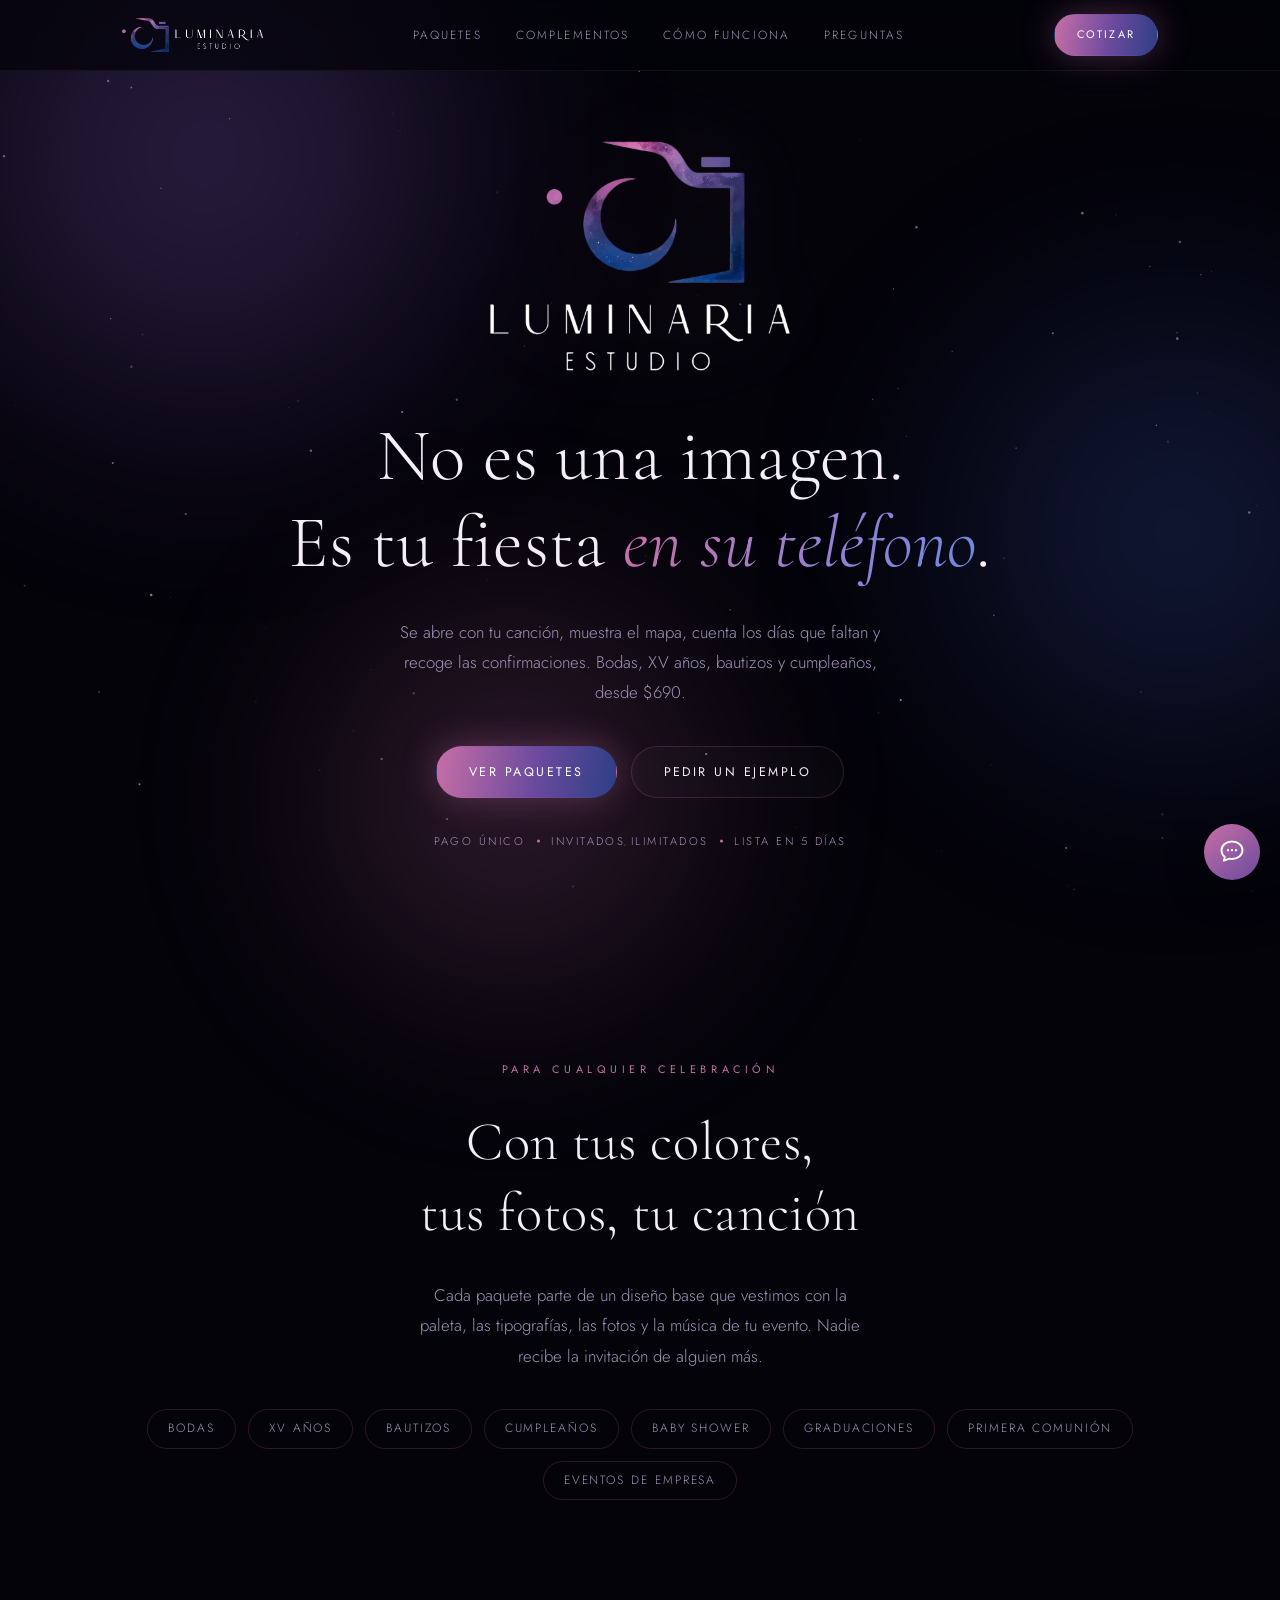
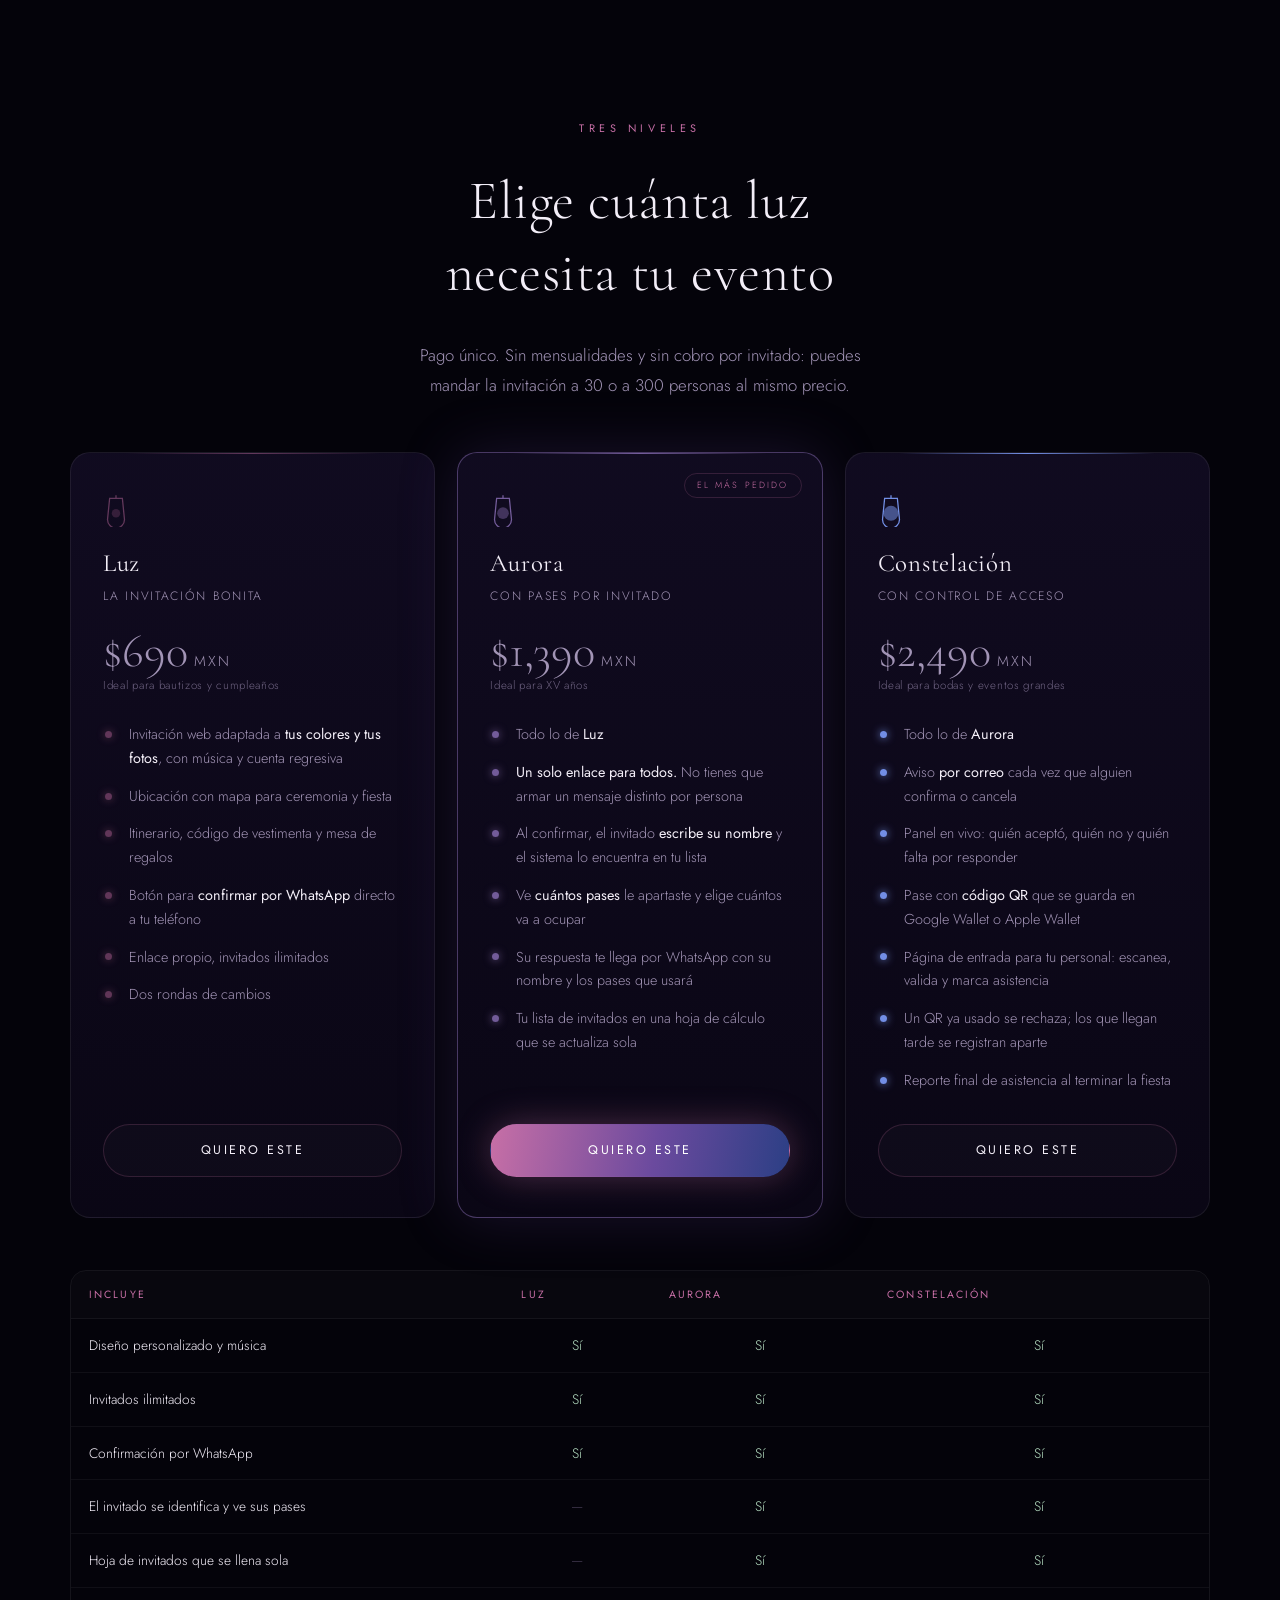
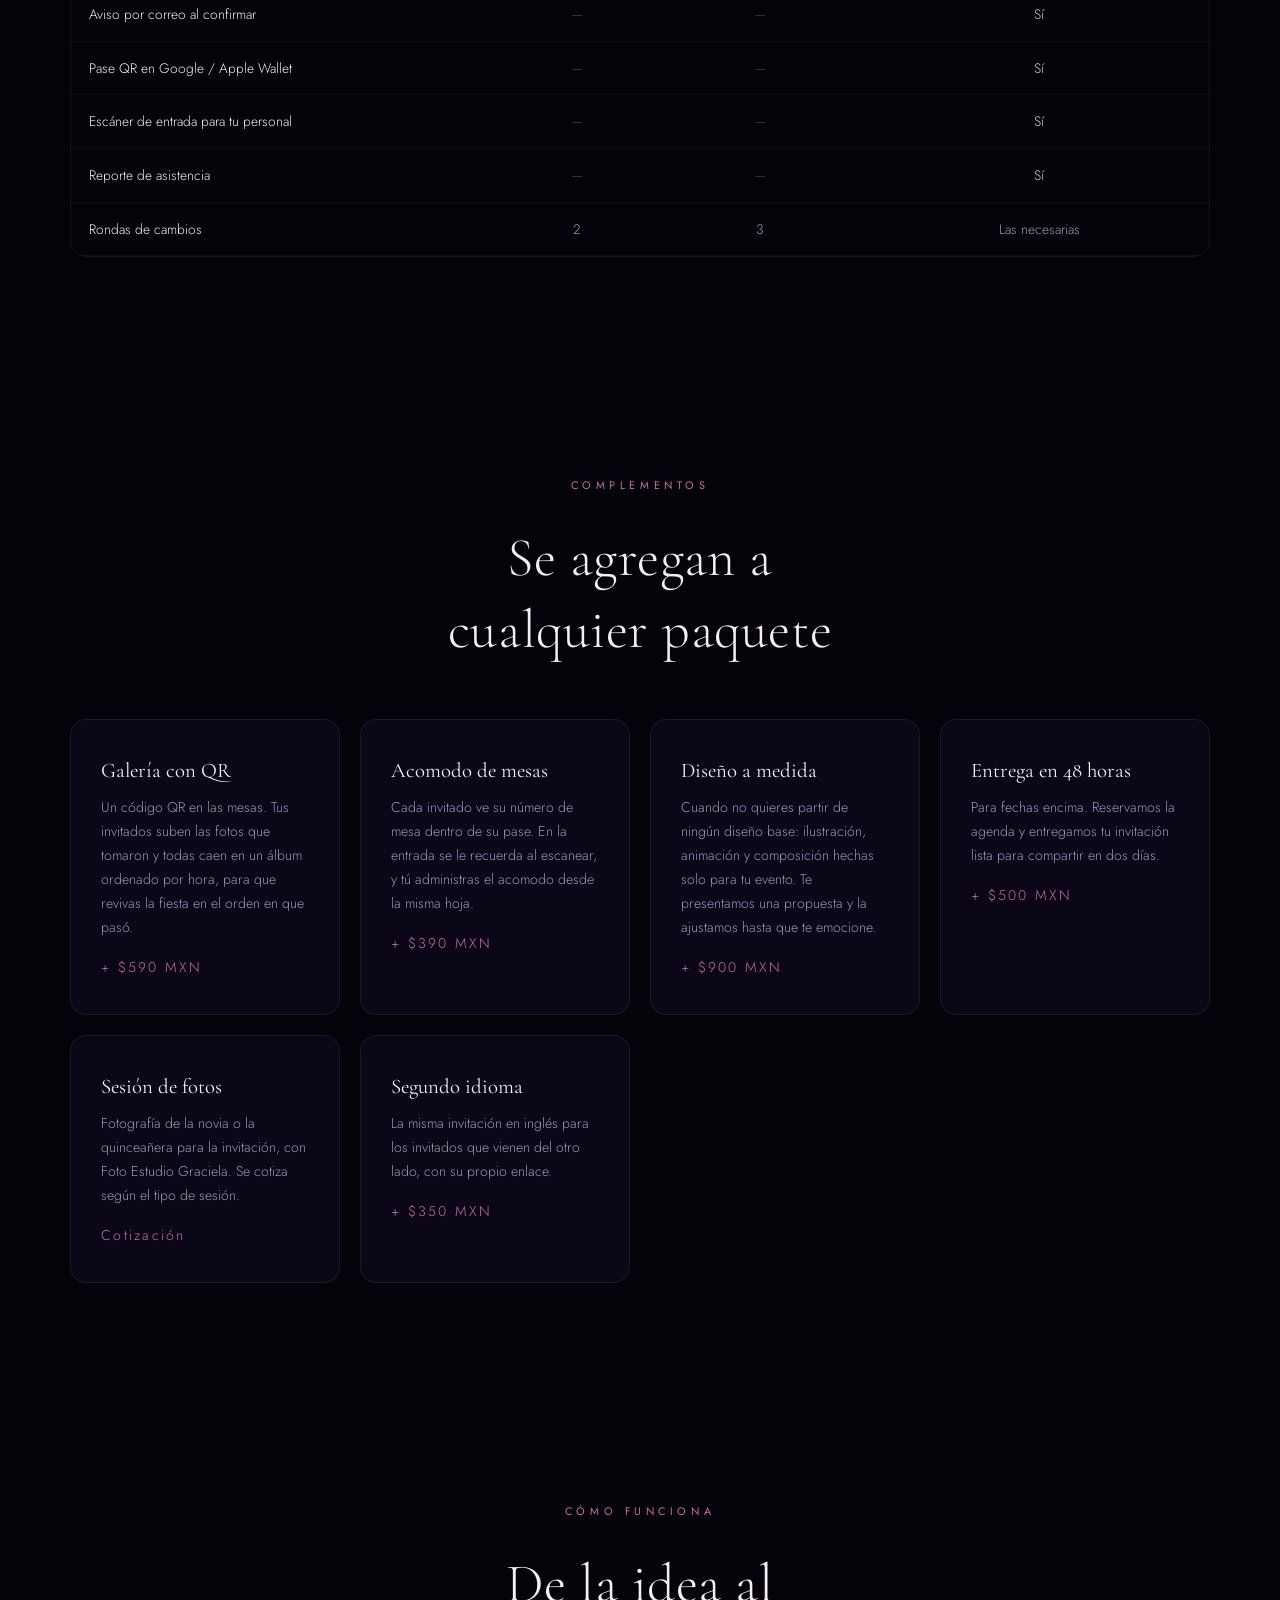
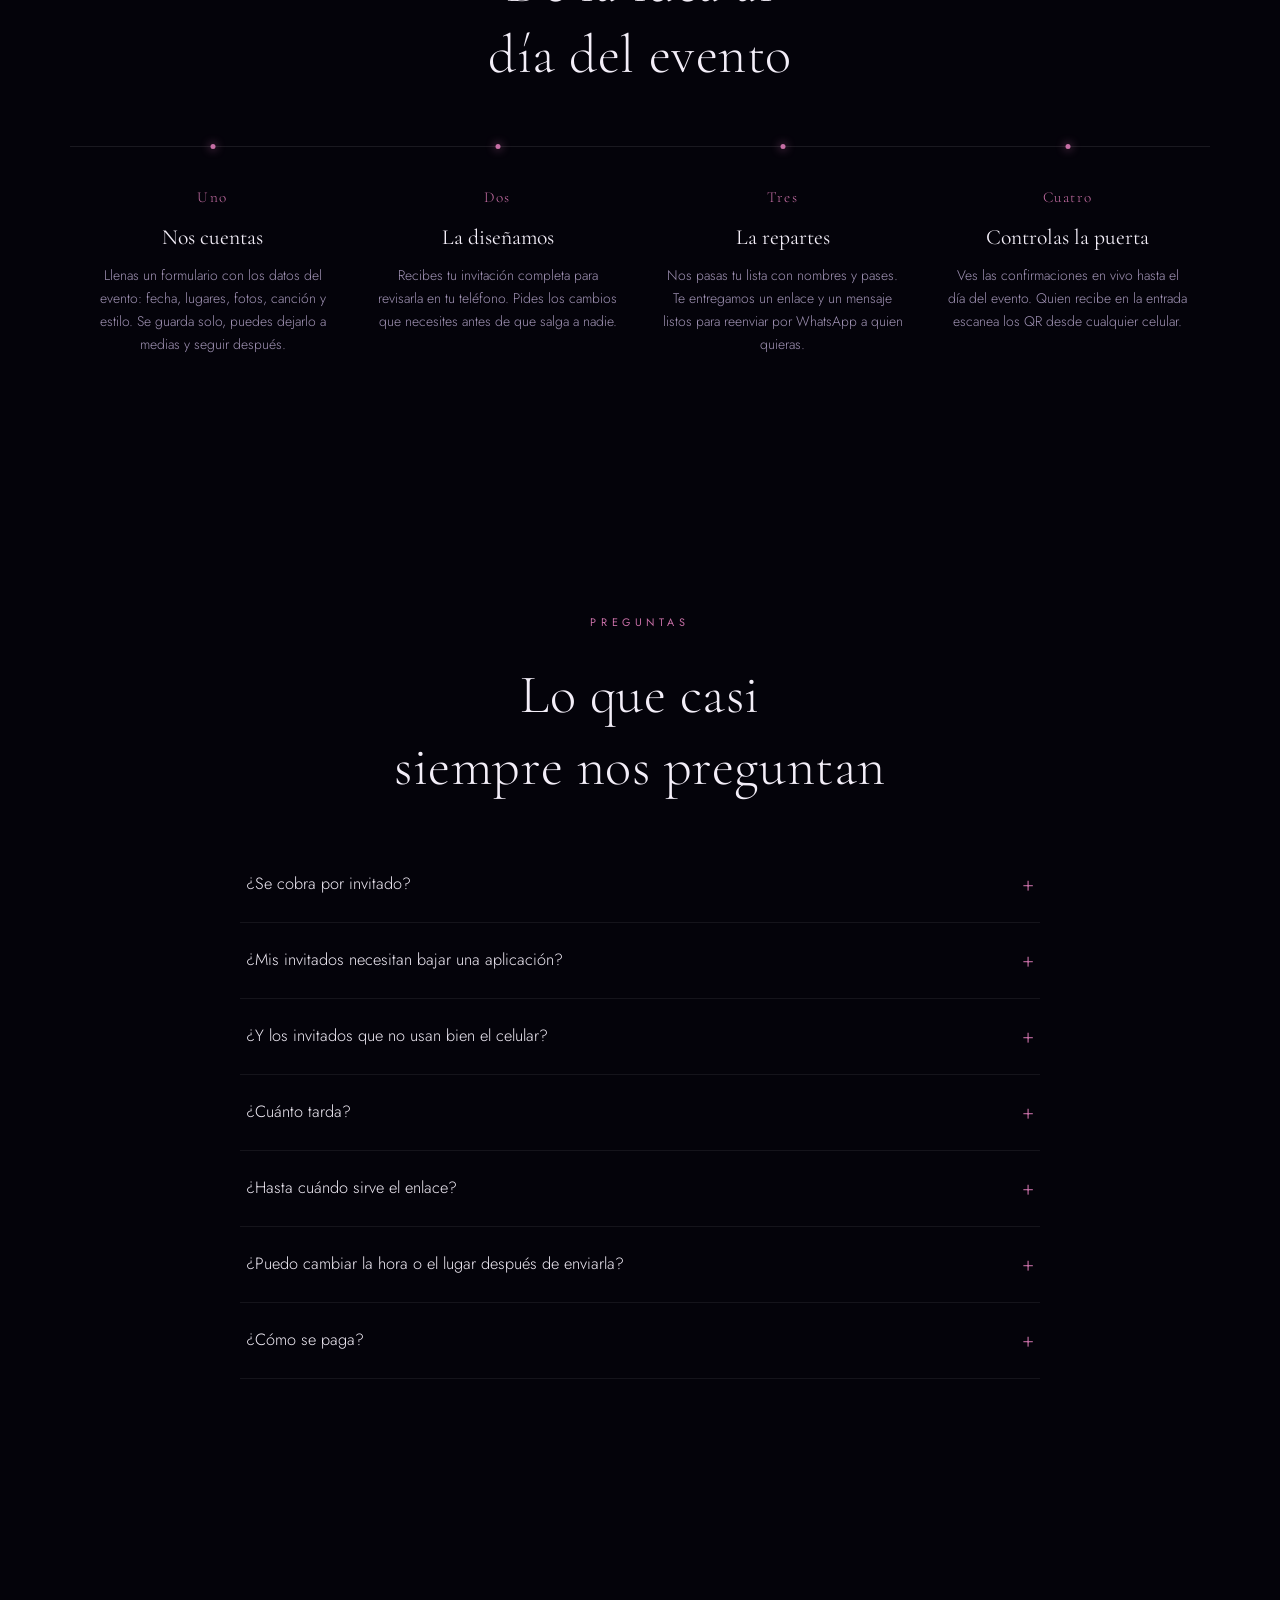
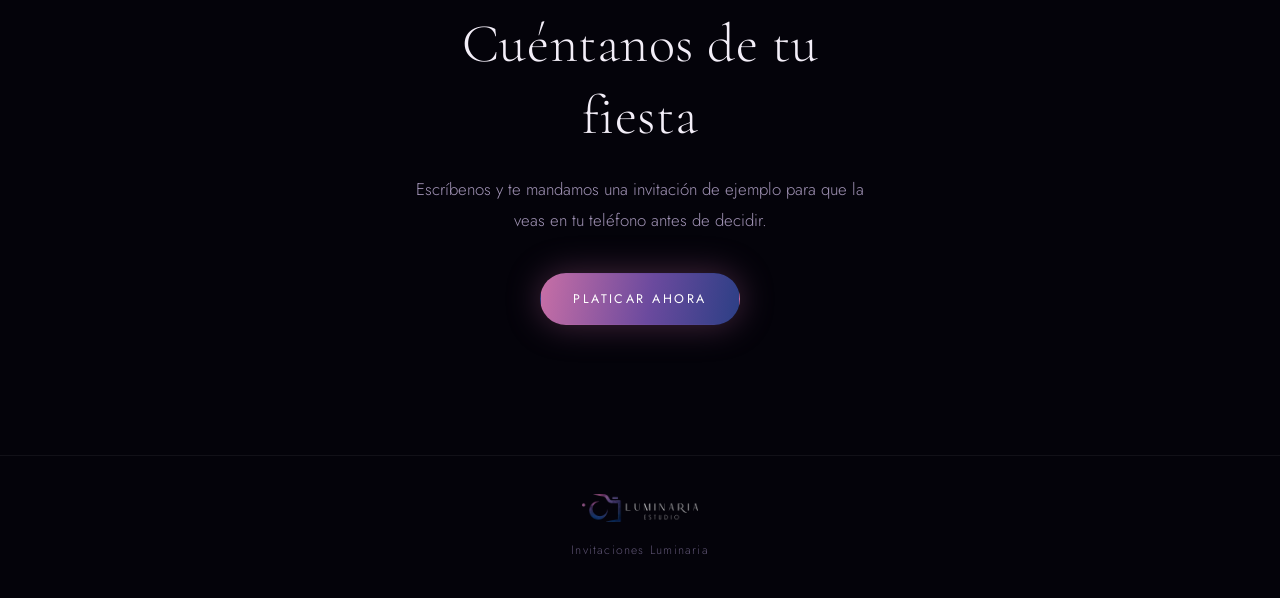
==== index.html @ f1f506a8 "Add files via upload" ====
<!DOCTYPE html>
<html lang="es-MX">
<head>
<meta charset="UTF-8">
<meta name="viewport" content="width=device-width, initial-scale=1.0">
<title>Invitaciones Luminaria — Invitaciones digitales para bodas, XV años y bautizos</title>
<meta name="description" content="Invitaciones digitales con confirmación de asistencia, pases por invitado, códigos QR de acceso y galería de fotos. Iguala, Guerrero. Pago único.">
<link rel="preconnect" href="https://fonts.googleapis.com">
<link rel="preconnect" href="https://fonts.gstatic.com" crossorigin>
<link href="https://fonts.googleapis.com/css2?family=Cormorant+Garamond:ital,wght@0,300;0,400;0,500;1,300&family=Jost:wght@200;300;400;500&display=swap" rel="stylesheet">
<style>
:root{
  --noche:#04030a;
  --tinta:#0b0716;
  --panel:#120c22;
  --rosa:#c76fa6;
  --violeta:#6b4a9e;
  --azul:#2c3f85;
  --luz:#f3eef8;
  --tenue:#a294b6;
  --linea:rgba(199,111,166,.20);
  --display:'Cormorant Garamond',Georgia,serif;
  --texto:'Jost',-apple-system,BlinkMacSystemFont,sans-serif;
  --max:1140px;
}
*{box-sizing:border-box;margin:0;padding:0}
html{scroll-behavior:smooth}
body{
  background:var(--noche);
  color:var(--luz);
  font-family:var(--texto);
  font-weight:300;
  line-height:1.65;
  -webkit-font-smoothing:antialiased;
  overflow-x:clip;
}
img{max-width:100%;display:block}
a{color:inherit;text-decoration:none}
:focus-visible{outline:2px solid var(--rosa);outline-offset:3px;border-radius:2px}

/* ---------- cielo ---------- */
#cielo{position:fixed;inset:0;z-index:0;pointer-events:none}
.nebulosa{
  position:fixed;z-index:0;pointer-events:none;border-radius:50%;
  filter:blur(90px);opacity:.45;
}
.neb-1{width:60vw;height:60vw;top:-18vw;left:-14vw;background:radial-gradient(circle,var(--violeta),transparent 68%)}
.neb-2{width:52vw;height:52vw;top:22vh;right:-18vw;background:radial-gradient(circle,var(--azul),transparent 68%)}
.neb-3{width:44vw;height:44vw;bottom:-14vw;left:18vw;background:radial-gradient(circle,var(--rosa),transparent 70%);opacity:.28}
.capa{position:relative;z-index:1;overflow-x:clip}

/* ---------- utilidades ---------- */
.envoltura{max-width:var(--max);margin:0 auto;padding:0 clamp(26px,6vw,52px)}
.seccion{padding:clamp(72px,11vw,110px) 0;text-align:center}
/* el contenido que se lee en bloque se queda alineado a la izquierda */
.paquete,.complemento,.preguntas,.tabla-envoltura{text-align:left}
.rotulo{
  font-size:.68rem;letter-spacing:.42em;text-transform:uppercase;
  color:var(--rosa);font-weight:400;margin-bottom:28px;
}
h2{
  font-family:var(--display);font-weight:300;
  font-size:clamp(1.95rem,5vw,3.4rem);line-height:1.32;letter-spacing:.01em;
  overflow-wrap:break-word;max-width:22ch;margin-inline:auto;
}
h3{font-family:var(--display);font-weight:400;font-size:1.7rem;line-height:1.3}
p{color:var(--tenue)}
.intro{max-width:46ch;margin:30px auto 0;font-size:1.05rem;line-height:1.8}

.boton{
  display:inline-flex;align-items:center;gap:10px;
  padding:15px 32px;border-radius:100px;
  font-size:.78rem;letter-spacing:.2em;text-transform:uppercase;font-weight:400;
  border:1px solid transparent;cursor:pointer;transition:transform .25s,box-shadow .25s,background .25s;
}
.boton-luz{
  background:linear-gradient(100deg,var(--rosa),var(--violeta) 55%,var(--azul));
  color:#fff;box-shadow:0 0 34px rgba(199,111,166,.34);
}
.boton-luz:hover{transform:translateY(-2px);box-shadow:0 0 52px rgba(199,111,166,.5)}
.boton-linea{border-color:var(--linea);color:var(--luz);background:rgba(255,255,255,.02)}
.boton-linea:hover{border-color:var(--rosa);background:rgba(199,111,166,.08)}

/* ---------- barra ---------- */
header{
  position:sticky;top:0;z-index:50;
  backdrop-filter:blur(14px);background:rgba(4,3,10,.72);
  border-bottom:1px solid rgba(255,255,255,.05);
}
.barra{display:flex;align-items:center;justify-content:space-between;gap:20px;padding:14px clamp(26px,6vw,52px);max-width:var(--max);margin:0 auto}
.barra img{height:34px;width:auto}
nav{display:flex;gap:34px;font-size:.74rem;letter-spacing:.18em;text-transform:uppercase;color:var(--tenue)}
nav a:hover{color:var(--luz)}
.barra .boton{padding:11px 22px;font-size:.68rem}
@media(max-width:900px){nav{display:none}}

/* ---------- portada ---------- */
.portada{padding:clamp(48px,9vw,70px) 0 clamp(72px,11vw,100px);text-align:center}
.marca{width:min(300px,66vw);margin:0 auto 42px;filter:drop-shadow(0 0 34px rgba(199,111,166,.22))}
.titular{
  font-family:var(--display);font-weight:300;
  font-size:clamp(2.15rem,6.4vw,4.6rem);line-height:1.18;letter-spacing:.005em;
  overflow-wrap:break-word;
}
.titular em{
  font-style:italic;
  background:linear-gradient(96deg,var(--rosa),#9e7fd0 50%,#6d8ae0);
  -webkit-background-clip:text;background-clip:text;color:transparent;
}
.portada p.intro{margin:30px auto 0;text-align:center;max-width:48ch}
.acciones{display:flex;gap:14px;justify-content:center;flex-wrap:wrap;margin-top:38px}
.tira{
  list-style:none;display:flex;gap:26px;justify-content:center;flex-wrap:wrap;
  margin-top:34px;font-size:.7rem;letter-spacing:.22em;text-transform:uppercase;color:var(--tenue);
}
.tira li{position:relative}
.tira li+li::before{
  content:"";position:absolute;left:-14px;top:50%;width:3px;height:3px;border-radius:50%;
  background:var(--rosa);transform:translateY(-50%);
}


/* ---------- eventos ---------- */
.eventos{display:flex;flex-wrap:wrap;gap:12px;margin-top:38px;justify-content:center}
.evento{
  border:1px solid var(--linea);border-radius:100px;padding:9px 20px;
  font-size:.75rem;letter-spacing:.16em;text-transform:uppercase;color:var(--tenue);
}

/* ---------- paquetes ---------- */
.paquetes{display:grid;grid-template-columns:repeat(3,1fr);gap:22px;margin-top:52px;align-items:start}
@media(max-width:960px){.paquetes{grid-template-columns:1fr;max-width:460px;margin-inline:auto}}
.paquete{
  background:linear-gradient(180deg,rgba(18,12,34,.9),rgba(11,7,22,.9));
  border:1px solid rgba(255,255,255,.07);border-radius:20px;
  padding:40px 32px;position:relative;overflow:hidden;height:100%;
  display:flex;flex-direction:column;
}
.paquete::before{
  content:"";position:absolute;top:0;left:50%;transform:translateX(-50%);
  width:70%;height:1px;background:linear-gradient(90deg,transparent,var(--brillo),transparent);
}
.p-luz{--brillo:rgba(199,111,166,.45)}
.p-aurora{--brillo:rgba(158,127,208,.7)}
.p-constelacion{--brillo:rgba(120,150,240,.95)}
.paquete.destacado{border-color:rgba(158,127,208,.42);box-shadow:0 0 60px rgba(107,74,158,.22)}
.insignia{
  position:absolute;top:20px;right:20px;font-size:.56rem;letter-spacing:.24em;
  text-transform:uppercase;color:var(--rosa);border:1px solid var(--linea);
  border-radius:100px;padding:4px 12px;
}
.farol{width:26px;height:34px;margin-bottom:20px}
.paquete h3{font-size:1.55rem;letter-spacing:.03em}
.p-sub{font-size:.76rem;letter-spacing:.14em;text-transform:uppercase;color:var(--tenue);margin-top:6px}
.precio{font-family:var(--display);font-size:2.9rem;font-weight:300;margin:22px 0 2px;line-height:1}
.precio span{font-size:.9rem;font-family:var(--texto);color:var(--tenue);letter-spacing:.14em;margin-left:6px}
.p-nota{font-size:.72rem;color:#6f6383;letter-spacing:.06em}
.lista{list-style:none;margin:28px 0 32px;display:flex;flex-direction:column;gap:14px;flex:1}
.lista li{font-size:.9rem;color:var(--tenue);padding-left:26px;position:relative;line-height:1.65}
.lista li::before{
  content:"";position:absolute;left:2px;top:.55em;width:7px;height:7px;border-radius:50%;
  background:var(--brillo);box-shadow:0 0 8px var(--brillo);
}
.lista li b{color:var(--luz);font-weight:400}
.paquete .boton{width:100%;justify-content:center}

/* ---------- tabla ---------- */
.tabla-envoltura{margin-top:52px;overflow-x:auto;border:1px solid rgba(255,255,255,.07);border-radius:16px}
table{width:100%;border-collapse:collapse;min-width:640px;font-size:.86rem}
th,td{padding:15px 18px;text-align:left;border-bottom:1px solid rgba(255,255,255,.05)}
thead th{
  font-size:.66rem;letter-spacing:.2em;text-transform:uppercase;color:var(--rosa);
  font-weight:400;background:rgba(255,255,255,.02);
}
tbody th{font-weight:300;color:var(--luz);width:38%}
td{text-align:center;color:var(--tenue)}
.si{color:#b7e0c4}
.no{color:#4a4159}

/* ---------- complementos ---------- */
.complementos{display:grid;grid-template-columns:repeat(auto-fit,minmax(250px,1fr));gap:20px;margin-top:52px}
.complemento{
  border:1px solid rgba(255,255,255,.07);border-radius:16px;padding:34px 30px;
  background:rgba(18,12,34,.5);transition:border-color .25s,transform .25s;
}
.complemento:hover{border-color:var(--linea);transform:translateY(-3px)}
.complemento h4{font-family:var(--display);font-size:1.3rem;font-weight:400;margin-bottom:8px}
.complemento p{font-size:.88rem;line-height:1.7}
.c-precio{margin-top:16px;font-size:.78rem;letter-spacing:.16em;color:var(--rosa)}

/* ---------- proceso ---------- */
.pasos{margin-top:54px;display:grid;grid-template-columns:repeat(4,1fr);gap:0}
@media(max-width:900px){.pasos{grid-template-columns:1fr}}
.paso{padding:38px 22px;border-top:1px solid rgba(255,255,255,.09);position:relative}
.paso::after{
  content:"";position:absolute;top:-3px;left:50%;transform:translateX(-50%);
  width:5px;height:5px;border-radius:50%;
  background:var(--rosa);box-shadow:0 0 10px var(--rosa);
}
.paso .num{font-family:var(--display);font-size:.95rem;color:var(--rosa);letter-spacing:.1em}
.paso h4{font-family:var(--display);font-size:1.35rem;font-weight:400;margin:10px 0 8px}
.paso p{font-size:.87rem;max-width:34ch;margin-inline:auto}

/* ---------- preguntas ---------- */
.preguntas{margin:44px auto 0;max-width:800px}
details{border-bottom:1px solid rgba(255,255,255,.07)}
summary{
  padding:24px 6px;cursor:pointer;list-style:none;
  font-size:1.02rem;color:var(--luz);display:flex;justify-content:space-between;gap:20px;align-items:center;
}
summary::-webkit-details-marker{display:none}
summary::after{content:"+";color:var(--rosa);font-size:1.3rem;transition:transform .25s;line-height:1}
details[open] summary::after{transform:rotate(45deg)}
details p{padding:0 6px 26px;font-size:.93rem;max-width:64ch;line-height:1.75}

/* ---------- cierre ---------- */
.cierre{text-align:center;padding:clamp(84px,12vw,120px) 0 clamp(90px,13vw,130px)}
.cierre h2{max-width:16ch;margin:0 auto}
.cierre .intro{margin:22px auto 0}
footer{border-top:1px solid rgba(255,255,255,.06);padding:38px 0;text-align:center}
footer p{font-size:.76rem;letter-spacing:.1em;color:#5d5372}
footer img{height:28px;margin:0 auto 18px;opacity:.75}

/* ---------- flotante ---------- */
.flotante{
  position:fixed;right:20px;bottom:20px;z-index:60;
  width:56px;height:56px;border-radius:50%;
  background:linear-gradient(140deg,var(--rosa),var(--violeta));
  display:flex;align-items:center;justify-content:center;
  box-shadow:0 10px 34px rgba(0,0,0,.6);transition:transform .25s;
}
.flotante:hover{transform:scale(1.07)}
.flotante svg{width:28px;height:28px;fill:#fff}

/* ---------- revelado ---------- */
.rev{opacity:0;transform:translateY(22px);transition:opacity .8s ease,transform .8s ease}
.rev.visible{opacity:1;transform:none}
@media(prefers-reduced-motion:reduce){
  .rev{opacity:1;transform:none;transition:none}
  html{scroll-behavior:auto}
  *{animation:none!important}
}
/* ---------- chat LUC-IA ---------- */
.flotante{border:none;padding:0;cursor:pointer;font:inherit}
.flotante.oculto{opacity:0;pointer-events:none;transform:scale(.85)}
.burbuja-aviso{
  position:fixed;right:88px;bottom:32px;z-index:59;max-width:230px;
  background:var(--panel);border:1px solid var(--linea);border-radius:16px 16px 4px 16px;
  padding:14px 18px;font-size:.86rem;color:var(--luz);line-height:1.45;
  box-shadow:0 14px 40px rgba(0,0,0,.6);cursor:pointer;
  opacity:0;transform:translateY(10px);transition:opacity .5s,transform .5s;
}
.burbuja-aviso.visible{opacity:1;transform:none}
.burbuja-aviso.oculto{display:none}
@media(max-width:520px){.burbuja-aviso{display:none}}

.ventana-chat{
  position:fixed;right:20px;bottom:20px;z-index:70;
  width:min(390px,calc(100vw - 40px));height:min(620px,calc(100vh - 40px));
  background:rgba(11,7,22,.97);backdrop-filter:blur(20px);
  border:1px solid rgba(255,255,255,.09);border-radius:22px;
  display:flex;flex-direction:column;overflow:hidden;
  box-shadow:0 30px 90px rgba(0,0,0,.75);
  opacity:0;transform:translateY(16px) scale(.97);pointer-events:none;
  transition:opacity .28s ease,transform .28s ease;
}
.ventana-chat.abierta{opacity:1;transform:none;pointer-events:auto}
@media(max-width:520px){.ventana-chat{right:10px;left:10px;bottom:10px;width:auto;height:calc(100vh - 20px);border-radius:18px}}

.chat-cabeza{
  display:flex;align-items:center;gap:12px;padding:16px 18px;
  border-bottom:1px solid rgba(255,255,255,.07);
  background:linear-gradient(100deg,rgba(199,111,166,.16),rgba(44,63,133,.16));
}
.chat-avatar{
  width:38px;height:38px;border-radius:50%;flex:none;
  background:linear-gradient(140deg,var(--rosa),var(--violeta),var(--azul));
  display:flex;align-items:center;justify-content:center;
  font-family:var(--display);font-size:1.05rem;color:#fff;
}
.chat-cabeza h4{font-family:var(--display);font-size:1.1rem;font-weight:400;line-height:1.1}
.chat-cabeza .estado{font-size:.66rem;letter-spacing:.14em;text-transform:uppercase;color:#8ecfa4}
.chat-cabeza .estado::before{content:"";display:inline-block;width:5px;height:5px;border-radius:50%;background:#8ecfa4;margin-right:6px;vertical-align:middle}
.chat-cerrar{
  margin-left:auto;background:none;border:none;color:var(--tenue);
  font-size:1.5rem;line-height:1;cursor:pointer;padding:4px 8px;border-radius:8px;
}
.chat-cerrar:hover{color:var(--luz);background:rgba(255,255,255,.06)}

.chat-cuerpo{flex:1;overflow-y:auto;padding:20px 18px;display:flex;flex-direction:column;gap:12px;scrollbar-width:thin}
.chat-cuerpo::-webkit-scrollbar{width:5px}
.chat-cuerpo::-webkit-scrollbar-thumb{background:rgba(199,111,166,.3);border-radius:10px}
.msj{max-width:84%;padding:12px 16px;border-radius:16px;font-size:.92rem;line-height:1.55;white-space:pre-wrap;word-break:break-word}
.msj.ia{background:rgba(255,255,255,.05);border:1px solid rgba(255,255,255,.06);border-bottom-left-radius:5px;align-self:flex-start;color:var(--luz)}
.msj.yo{background:linear-gradient(120deg,var(--rosa),var(--violeta));border-bottom-right-radius:5px;align-self:flex-end;color:#fff}
.msj.error{background:rgba(199,80,80,.12);border:1px solid rgba(199,80,80,.3);align-self:flex-start;color:#f0c9c9;font-size:.86rem}
.pago{
  align-self:flex-start;max-width:88%;margin-top:2px;
  background:linear-gradient(150deg,rgba(199,111,166,.14),rgba(44,63,133,.14));
  border:1px solid var(--linea);border-radius:16px;padding:16px 18px;
}
.pago .rot{font-size:.6rem;letter-spacing:.26em;text-transform:uppercase;color:var(--rosa);margin-bottom:10px}
.pago .dato{font-size:.86rem;color:var(--tenue);line-height:1.7}
.pago .dato b{color:var(--luz);font-weight:400}
.fila-pago{margin-top:12px;padding-top:12px;border-top:1px solid rgba(255,255,255,.07)}
.fila-pago .et{font-size:.68rem;letter-spacing:.2em;text-transform:uppercase;color:var(--tenue)}
.fila-pago .numero{font-size:1.02rem;letter-spacing:.08em;color:var(--luz);margin:5px 0 9px;word-break:break-all}
.pago button{
  width:100%;background:rgba(199,111,166,.16);border:1px solid var(--linea);color:var(--luz);
  border-radius:100px;padding:9px;font-family:var(--texto);font-size:.72rem;
  letter-spacing:.16em;text-transform:uppercase;cursor:pointer;transition:background .2s;
}
.pago button:hover{background:rgba(199,111,166,.3)}
.msj b{font-weight:500}
.escribiendo{display:flex;gap:5px;align-self:flex-start;padding:14px 18px;background:rgba(255,255,255,.05);border-radius:16px;border-bottom-left-radius:5px}
.escribiendo span{width:6px;height:6px;border-radius:50%;background:var(--rosa);animation:latir 1.3s infinite}
.escribiendo span:nth-child(2){animation-delay:.18s}
.escribiendo span:nth-child(3){animation-delay:.36s}
@keyframes latir{0%,60%,100%{opacity:.25;transform:translateY(0)}30%{opacity:1;transform:translateY(-4px)}}

.chat-sugerencias{display:flex;flex-wrap:wrap;gap:7px;padding:0 18px 12px}
.chat-sugerencias button{
  background:rgba(199,111,166,.09);border:1px solid var(--linea);color:var(--luz);
  border-radius:100px;padding:8px 14px;font-family:var(--texto);font-size:.78rem;cursor:pointer;transition:background .2s;
}
.chat-sugerencias button:hover{background:rgba(199,111,166,.2)}

.chat-pie{display:flex;gap:8px;padding:14px 16px;border-top:1px solid rgba(255,255,255,.07);align-items:flex-end}
.chat-clip{
  width:42px;height:42px;flex:none;border-radius:50%;cursor:pointer;
  background:rgba(255,255,255,.05);border:1px solid var(--linea);
  display:flex;align-items:center;justify-content:center;transition:background .2s;
}
.chat-clip:hover{background:rgba(199,111,166,.18)}
.chat-clip svg{width:19px;height:19px;fill:none;stroke:var(--luz);stroke-width:1.6}
.chat-clip:disabled{opacity:.4;cursor:default}
.msj.foto{padding:6px;background:rgba(255,255,255,.05);border:1px solid rgba(255,255,255,.08);align-self:flex-end;border-bottom-right-radius:5px}
.msj.foto img{max-width:190px;border-radius:12px;display:block}
.subiendo{font-size:.72rem;color:var(--tenue);align-self:flex-end;padding-right:6px}
.chat-pie textarea{
  flex:1;background:rgba(255,255,255,.05);border:1px solid var(--linea);border-radius:20px;
  padding:11px 16px;color:var(--luz);font-family:var(--texto);font-size:.92rem;
  resize:none;max-height:110px;line-height:1.45;
}
.chat-pie textarea:focus{outline:none;border-color:var(--rosa)}
.chat-pie textarea::placeholder{color:#6f6383}
.chat-enviar{
  width:42px;height:42px;flex:none;border-radius:50%;border:none;cursor:pointer;
  background:linear-gradient(140deg,var(--rosa),var(--violeta));
  display:flex;align-items:center;justify-content:center;transition:transform .2s,opacity .2s;
}
.chat-enviar:hover{transform:scale(1.06)}
.chat-enviar:disabled{opacity:.4;cursor:default;transform:none}
.chat-enviar svg{width:19px;height:19px;fill:#fff}
.chat-nota{font-size:.6rem;text-align:center;color:#5d5372;padding:0 16px 10px;letter-spacing:.06em}

</style>
</head>
<body>

<canvas id="cielo"></canvas>
<div class="nebulosa neb-1"></div>
<div class="nebulosa neb-2"></div>
<div class="nebulosa neb-3"></div>

<div class="capa">

<header>
  <div class="barra">
    <a href="#inicio"><img src="logo-horizontal.png" alt="Invitaciones Luminaria"></a>
    <nav>
      <a href="#paquetes">Paquetes</a>
      <a href="#complementos">Complementos</a>
      <a href="#proceso">Cómo funciona</a>
      <a href="#preguntas">Preguntas</a>
    </nav>
    <a class="boton boton-luz" href="#" data-chat="Hola, quiero información sobre invitaciones digitales">Cotizar</a>
  </div>
</header>

<!-- PORTADA -->
<section class="portada envoltura" id="inicio">
  <img class="marca" src="logo-vertical.png" alt="Luminaria Estudio">
  <h1 class="titular">No es una imagen.<br>Es tu fiesta <em>en su teléfono</em>.</h1>
  <p class="intro">Se abre con tu canción, muestra el mapa, cuenta los días que faltan y recoge las confirmaciones. Bodas, XV años, bautizos y cumpleaños, desde $690.</p>
  <div class="acciones">
    <a class="boton boton-luz" href="#paquetes">Ver paquetes</a>
    <a class="boton boton-linea" href="#" data-chat="Quiero ver una invitación de ejemplo">Pedir un ejemplo</a>
  </div>
  <ul class="tira">
    <li>Pago único</li>
    <li>Invitados ilimitados</li>
    <li>Lista en 5 días</li>
  </ul>
</section>

<!-- EVENTOS -->
<section class="seccion envoltura rev">
  <p class="rotulo">Para cualquier celebración</p>
  <h2>Con tus colores,<br>tus fotos, tu canción</h2>
  <p class="intro">Cada paquete parte de un diseño base que vestimos con la paleta, las tipografías, las fotos y la música de tu evento. Nadie recibe la invitación de alguien más.</p>
  <div class="eventos">
    <span class="evento">Bodas</span>
    <span class="evento">XV años</span>
    <span class="evento">Bautizos</span>
    <span class="evento">Cumpleaños</span>
    <span class="evento">Baby shower</span>
    <span class="evento">Graduaciones</span>
    <span class="evento">Primera comunión</span>
    <span class="evento">Eventos de empresa</span>
  </div>
</section>

<!-- PAQUETES -->
<section class="seccion envoltura rev" id="paquetes">
  <p class="rotulo">Tres niveles</p>
  <h2>Elige cuánta luz<br>necesita tu evento</h2>
  <p class="intro">Pago único. Sin mensualidades y sin cobro por invitado: puedes mandar la invitación a 30 o a 300 personas al mismo precio.</p>

  <div class="paquetes">

    <article class="paquete p-luz">
      <svg class="farol" viewBox="0 0 24 32" fill="none" aria-hidden="true">
        <path d="M12 2v3M6 5h12l2 20a8 8 0 01-16 0L6 5z" stroke="var(--brillo)" stroke-width="1.2"/>
        <circle cx="12" cy="19" r="4" fill="var(--brillo)" opacity=".45"/>
      </svg>
      <h3>Luz</h3>
      <p class="p-sub">La invitación bonita</p>
      <p class="precio">$690<span>MXN</span></p>
      <p class="p-nota">Ideal para bautizos y cumpleaños</p>
      <ul class="lista">
        <li>Invitación web adaptada a <b>tus colores y tus fotos</b>, con música y cuenta regresiva</li>
        <li>Ubicación con mapa para ceremonia y fiesta</li>
        <li>Itinerario, código de vestimenta y mesa de regalos</li>
        <li>Botón para <b>confirmar por WhatsApp</b> directo a tu teléfono</li>
        <li>Enlace propio, invitados ilimitados</li>
        <li>Dos rondas de cambios</li>
      </ul>
      <a class="boton boton-linea" href="#" data-chat="Cuéntame del paquete Luz">Quiero este</a>
    </article>

    <article class="paquete p-aurora destacado">
      <span class="insignia">El más pedido</span>
      <svg class="farol" viewBox="0 0 24 32" fill="none" aria-hidden="true">
        <path d="M12 2v3M6 5h12l2 20a8 8 0 01-16 0L6 5z" stroke="var(--brillo)" stroke-width="1.2"/>
        <circle cx="12" cy="19" r="5.5" fill="var(--brillo)" opacity=".5"/>
      </svg>
      <h3>Aurora</h3>
      <p class="p-sub">Con pases por invitado</p>
      <p class="precio">$1,390<span>MXN</span></p>
      <p class="p-nota">Ideal para XV años</p>
      <ul class="lista">
        <li>Todo lo de <b>Luz</b></li>
        <li><b>Un solo enlace para todos.</b> No tienes que armar un mensaje distinto por persona</li>
        <li>Al confirmar, el invitado <b>escribe su nombre</b> y el sistema lo encuentra en tu lista</li>
        <li>Ve <b>cuántos pases</b> le apartaste y elige cuántos va a ocupar</li>
        <li>Su respuesta te llega por WhatsApp con su nombre y los pases que usará</li>
        <li>Tu lista de invitados en una hoja de cálculo que se actualiza sola</li>
      </ul>
      <a class="boton boton-luz" href="#" data-chat="Cuéntame del paquete Aurora">Quiero este</a>
    </article>

    <article class="paquete p-constelacion">
      <svg class="farol" viewBox="0 0 24 32" fill="none" aria-hidden="true">
        <path d="M12 2v3M6 5h12l2 20a8 8 0 01-16 0L6 5z" stroke="var(--brillo)" stroke-width="1.2"/>
        <circle cx="12" cy="19" r="7" fill="var(--brillo)" opacity=".55"/>
      </svg>
      <h3>Constelación</h3>
      <p class="p-sub">Con control de acceso</p>
      <p class="precio">$2,490<span>MXN</span></p>
      <p class="p-nota">Ideal para bodas y eventos grandes</p>
      <ul class="lista">
        <li>Todo lo de <b>Aurora</b></li>
        <li>Aviso <b>por correo</b> cada vez que alguien confirma o cancela</li>
        <li>Panel en vivo: quién aceptó, quién no y quién falta por responder</li>
        <li>Pase con <b>código QR</b> que se guarda en Google Wallet o Apple Wallet</li>
        <li>Página de entrada para tu personal: escanea, valida y marca asistencia</li>
        <li>Un QR ya usado se rechaza; los que llegan tarde se registran aparte</li>
        <li>Reporte final de asistencia al terminar la fiesta</li>
      </ul>
      <a class="boton boton-linea" href="#" data-chat="Cuéntame del paquete Constelación">Quiero este</a>
    </article>
  </div>

  <div class="tabla-envoltura">
    <table>
      <thead>
        <tr><th scope="col">Incluye</th><th scope="col">Luz</th><th scope="col">Aurora</th><th scope="col">Constelación</th></tr>
      </thead>
      <tbody>
        <tr><th scope="row">Diseño personalizado y música</th><td class="si">Sí</td><td class="si">Sí</td><td class="si">Sí</td></tr>
        <tr><th scope="row">Invitados ilimitados</th><td class="si">Sí</td><td class="si">Sí</td><td class="si">Sí</td></tr>
        <tr><th scope="row">Confirmación por WhatsApp</th><td class="si">Sí</td><td class="si">Sí</td><td class="si">Sí</td></tr>
        <tr><th scope="row">El invitado se identifica y ve sus pases</th><td class="no">—</td><td class="si">Sí</td><td class="si">Sí</td></tr>
        <tr><th scope="row">Hoja de invitados que se llena sola</th><td class="no">—</td><td class="si">Sí</td><td class="si">Sí</td></tr>
        <tr><th scope="row">Aviso por correo al confirmar</th><td class="no">—</td><td class="no">—</td><td class="si">Sí</td></tr>
        <tr><th scope="row">Pase QR en Google / Apple Wallet</th><td class="no">—</td><td class="no">—</td><td class="si">Sí</td></tr>
        <tr><th scope="row">Escáner de entrada para tu personal</th><td class="no">—</td><td class="no">—</td><td class="si">Sí</td></tr>
        <tr><th scope="row">Reporte de asistencia</th><td class="no">—</td><td class="no">—</td><td class="si">Sí</td></tr>
        <tr><th scope="row">Rondas de cambios</th><td>2</td><td>3</td><td>Las necesarias</td></tr>
      </tbody>
    </table>
  </div>
</section>

<!-- COMPLEMENTOS -->
<section class="seccion envoltura rev" id="complementos">
  <p class="rotulo">Complementos</p>
  <h2>Se agregan a<br>cualquier paquete</h2>

  <div class="complementos">
    <div class="complemento">
      <h4>Galería con QR</h4>
      <p>Un código QR en las mesas. Tus invitados suben las fotos que tomaron y todas caen en un álbum ordenado por hora, para que revivas la fiesta en el orden en que pasó.</p>
      <p class="c-precio">+ $590 MXN</p>
    </div>
    <div class="complemento">
      <h4>Acomodo de mesas</h4>
      <p>Cada invitado ve su número de mesa dentro de su pase. En la entrada se le recuerda al escanear, y tú administras el acomodo desde la misma hoja.</p>
      <p class="c-precio">+ $390 MXN</p>
    </div>
    <div class="complemento">
      <h4>Diseño a medida</h4>
      <p>Cuando no quieres partir de ningún diseño base: ilustración, animación y composición hechas solo para tu evento. Te presentamos una propuesta y la ajustamos hasta que te emocione.</p>
      <p class="c-precio">+ $900 MXN</p>
    </div>
    <div class="complemento">
      <h4>Entrega en 48 horas</h4>
      <p>Para fechas encima. Reservamos la agenda y entregamos tu invitación lista para compartir en dos días.</p>
      <p class="c-precio">+ $500 MXN</p>
    </div>
    <div class="complemento">
      <h4>Sesión de fotos</h4>
      <p>Fotografía de la novia o la quinceañera para la invitación, con Foto Estudio Graciela. Se cotiza según el tipo de sesión.</p>
      <p class="c-precio">Cotización</p>
    </div>
    <div class="complemento">
      <h4>Segundo idioma</h4>
      <p>La misma invitación en inglés para los invitados que vienen del otro lado, con su propio enlace.</p>
      <p class="c-precio">+ $350 MXN</p>
    </div>
  </div>
</section>

<!-- PROCESO -->
<section class="seccion envoltura rev" id="proceso">
  <p class="rotulo">Cómo funciona</p>
  <h2>De la idea al<br>día del evento</h2>

  <div class="pasos">
    <div class="paso">
      <p class="num">Uno</p>
      <h4>Nos cuentas</h4>
      <p>Llenas un formulario con los datos del evento: fecha, lugares, fotos, canción y estilo. Se guarda solo, puedes dejarlo a medias y seguir después.</p>
    </div>
    <div class="paso">
      <p class="num">Dos</p>
      <h4>La diseñamos</h4>
      <p>Recibes tu invitación completa para revisarla en tu teléfono. Pides los cambios que necesites antes de que salga a nadie.</p>
    </div>
    <div class="paso">
      <p class="num">Tres</p>
      <h4>La repartes</h4>
      <p>Nos pasas tu lista con nombres y pases. Te entregamos un enlace y un mensaje listos para reenviar por WhatsApp a quien quieras.</p>
    </div>
    <div class="paso">
      <p class="num">Cuatro</p>
      <h4>Controlas la puerta</h4>
      <p>Ves las confirmaciones en vivo hasta el día del evento. Quien recibe en la entrada escanea los QR desde cualquier celular.</p>
    </div>
  </div>
</section>

<!-- PREGUNTAS -->
<section class="seccion envoltura rev" id="preguntas">
  <p class="rotulo">Preguntas</p>
  <h2>Lo que casi<br>siempre nos preguntan</h2>

  <div class="preguntas">
    <details>
      <summary>¿Se cobra por invitado?</summary>
      <p>No. El precio es por evento. Puedes mandar la invitación a las personas que quieras, y si se te olvidó alguien lo agregas después sin costo.</p>
    </details>
    <details>
      <summary>¿Mis invitados necesitan bajar una aplicación?</summary>
      <p>No. Abren el enlace en el navegador de su teléfono y ya. El pase QR sí se puede guardar en Google Wallet o Apple Wallet, pero también sirve como imagen normal o impreso.</p>
    </details>
    <details>
      <summary>¿Y los invitados que no usan bien el celular?</summary>
      <p>Su pase se puede imprimir y funciona igual en la entrada. Además, en la lista de invitados tú puedes confirmar a mano a quien te avise por llamada.</p>
    </details>
    <details>
      <summary>¿Cuánto tarda?</summary>
      <p>De cinco a siete días desde que nos pasas toda la información. Si la fecha está encima, existe la entrega en 48 horas.</p>
    </details>
    <details>
      <summary>¿Hasta cuándo sirve el enlace?</summary>
      <p>Queda activo desde que se entrega hasta un mes después del evento. La galería de fotos se queda tres meses para que todos descarguen lo suyo.</p>
    </details>
    <details>
      <summary>¿Puedo cambiar la hora o el lugar después de enviarla?</summary>
      <p>Sí. Se actualiza la invitación y todos ven la información nueva en el mismo enlace, sin volver a mandar nada. Las confirmaciones que ya tenías se conservan.</p>
    </details>
    <details>
      <summary>¿Cómo se paga?</summary>
      <p>La mitad para empezar y la otra mitad al entregar. Aceptamos transferencia y efectivo en el estudio.</p>
    </details>
  </div>
</section>

<!-- CIERRE -->
<section class="cierre envoltura rev">
  <h2>Cuéntanos de tu fiesta</h2>
  <p class="intro">Escríbenos y te mandamos una invitación de ejemplo para que la veas en tu teléfono antes de decidir.</p>
  <div class="acciones">
    <a class="boton boton-luz" href="#" data-chat="Quiero cotizar mi invitación">Platicar ahora</a>
  </div>
</section>

<footer>
  <div class="envoltura">
    <img src="logo-horizontal.png" alt="Invitaciones Luminaria">
    <p>Invitaciones Luminaria</p>
  </div>
</footer>

</div>

<!-- ================= CHAT LUC-IA ================= -->
<div class="burbuja-aviso oculto" id="aviso-chat">¿Dudas sobre tu invitación? Pregúntame lo que sea.</div>

<div class="ventana-chat" id="ventana-chat" role="dialog" aria-label="Chat con LUC-IA" aria-modal="false">
  <div class="chat-cabeza">
    <div class="chat-avatar" aria-hidden="true">L</div>
    <div>
      <h4>LUC-IA</h4>
      <p class="estado">En línea</p>
    </div>
    <button class="chat-cerrar" id="cerrar-chat" aria-label="Cerrar chat">&times;</button>
  </div>

  <div class="chat-cuerpo" id="chat-cuerpo" aria-live="polite"></div>

  <div class="chat-sugerencias" id="chat-sugerencias">
    <button type="button">¿Cuánto cuesta?</button>
    <button type="button">¿Por qué digital y no impresa?</button>
    <button type="button">Quiero ver un ejemplo</button>
  </div>

  <div class="chat-pie">
    <textarea id="chat-entrada" rows="1" placeholder="Escribe tu pregunta..." aria-label="Escribe tu mensaje"></textarea>
    <button class="chat-clip" id="chat-clip" aria-label="Subir foto de tu comprobante" title="Subir comprobante">
      <svg viewBox="0 0 24 24" aria-hidden="true"><path d="M21 11.5l-8.8 8.8a5 5 0 01-7.1-7.1l9-9a3.4 3.4 0 014.8 4.8l-8.9 8.9a1.8 1.8 0 01-2.5-2.5l8.2-8.2"/></svg>
    </button>
    <input type="file" id="chat-archivo" accept="image/*" hidden>
    <button class="chat-enviar" id="chat-enviar" aria-label="Enviar">
      <svg viewBox="0 0 24 24" aria-hidden="true"><path d="M3 20.5L21 12 3 3.5 3 10l12 2-12 2z"/></svg>
    </button>
  </div>
  <p class="chat-nota">Asistente automatizado de Invitaciones Luminaria</p>
</div>

<button class="flotante" id="abrir-chat" aria-label="Abrir chat" aria-expanded="false">
  <svg viewBox="0 0 24 24" aria-hidden="true"><path d="M12 3c4.97 0 9 3.36 9 7.5S16.97 18 12 18c-.83 0-1.63-.09-2.39-.27L5 19.5l.9-3.2C4.13 14.95 3 12.85 3 10.5 3 6.36 7.03 3 12 3z" fill="none" stroke="#fff" stroke-width="1.6" stroke-linejoin="round"/><circle cx="8.6" cy="10.5" r="1" fill="#fff"/><circle cx="12" cy="10.5" r="1" fill="#fff"/><circle cx="15.4" cy="10.5" r="1" fill="#fff"/></svg>
</button>

<script>
/* ==========================================================
   CHAT LUC-IA — asistente de ventas
   Pega aquí la URL de tu Web App de Google Apps Script
   (la que termina en /exec). Ver agente.gs
   ========================================================== */
const API_AGENTE = "https://script.google.com/macros/s/AKfycbxWSXL687uJlll7xHsTpJjHCt_iXUADSQcrz7bVvbxzRgnHQjMKREiJ9vFwXp3KybGt5g/exec";

(function(){
  var ventana   = document.getElementById("ventana-chat");
  var cuerpo    = document.getElementById("chat-cuerpo");
  var entrada   = document.getElementById("chat-entrada");
  var enviar    = document.getElementById("chat-enviar");
  var abrir     = document.getElementById("abrir-chat");
  var cerrar    = document.getElementById("cerrar-chat");
  var sugeridas = document.getElementById("chat-sugerencias");
  var aviso     = document.getElementById("aviso-chat");

  // cada visitante tiene su propia conversación, y se conserva si recarga
  var CHARLA = "";
  try {
    CHARLA = sessionStorage.getItem("charla_luminaria") || "";
  } catch(e){}
  if (!CHARLA){
    CHARLA = "C-" + Date.now().toString(36) + Math.random().toString(36).slice(2,6);
    try { sessionStorage.setItem("charla_luminaria", CHARLA); } catch(e){}
  }

  var historial = [];        // [{rol:"usuario"|"agente", texto:"..."}]
  var ocupado   = false;
  var iniciado  = false;
  var LIMITE    = 40;        // tope de mensajes por conversación

  var SALUDO = "¡Hola! Soy LUC-IA, de Invitaciones Luminaria. 😊\n\nTe ayudo a elegir la invitación digital para tu evento. ¿Qué vas a celebrar?";

  /* ---------- bloque de pago con botón de copiar ---------- */
  function filaCopiable(etiqueta, valor){
    var fila = document.createElement("div");
    fila.className = "fila-pago";
    fila.innerHTML = '<div class="et">' + etiqueta + '</div>' +
                     '<div class="numero">' + valor + '</div>' +
                     '<button type="button">Copiar</button>';
    fila.querySelector("button").addEventListener("click", function(){
      var b = this;
      navigator.clipboard.writeText(valor.replace(/\D/g,"")).then(function(){
        b.textContent = "Copiado";
        setTimeout(function(){ b.textContent = "Copiar"; }, 2200);
      });
    });
    return fila;
  }

  function pintaPago(bloque){
    var d = document.createElement("div");
    d.className = "pago";
    d.innerHTML = '<p class="rot">Datos para transferencia</p>';

    bloque.split("\n").forEach(function(linea){
      if (!linea.trim()) return;
      var p = linea.split(":");
      var etiqueta = p.shift().trim();
      var valor = p.join(":").trim();
      if (!valor) return;
      if (/clabe|tarjeta|cuenta/i.test(etiqueta)) {
        d.appendChild(filaCopiable(etiqueta, valor));
      } else {
        var s = document.createElement("div");
        s.className = "dato";
        s.textContent = etiqueta + ": ";
        var b = document.createElement("b");
        b.textContent = valor;
        s.appendChild(b);
        d.appendChild(s);
      }
    });

    cuerpo.appendChild(d);
    cuerpo.scrollTop = cuerpo.scrollHeight;
  }

  /* ---------- pintar mensajes ---------- */
  function pinta(texto, clase){
    // si trae datos bancarios, se pintan aparte, con botón de copiar
    var m = texto.match(/\[\[PAGO\]\]([\s\S]*?)\[\[\/PAGO\]\]/);
    if (m){
      var antes = texto.slice(0, m.index).trim();
      var despues = texto.slice(m.index + m[0].length).trim();
      if (antes) pinta(antes, clase);
      pintaPago(m[1]);
      if (despues) pinta(despues, clase);
      return;
    }
    var d = document.createElement("div");
    d.className = "msj " + clase;
    // negritas simples con *asteriscos*
    d.innerHTML = texto
      .replace(/&/g,"&amp;").replace(/</g,"&lt;").replace(/>/g,"&gt;")
      .replace(/\*\*(.+?)\*\*/g,"<b>$1</b>")
      .replace(/\*(.+?)\*/g,"<b>$1</b>");
    cuerpo.appendChild(d);
    cuerpo.scrollTop = cuerpo.scrollHeight;
    return d;
  }

  function puntitos(){
    var d = document.createElement("div");
    d.className = "escribiendo";
    d.innerHTML = "<span></span><span></span><span></span>";
    cuerpo.appendChild(d);
    cuerpo.scrollTop = cuerpo.scrollHeight;
    return d;
  }

  /* ---------- abrir / cerrar ---------- */
  function abrirChat(mensajeInicial){
    ventana.classList.add("abierta");
    abrir.classList.add("oculto");
    abrir.setAttribute("aria-expanded","true");
    aviso.classList.add("oculto");
    if (!iniciado){
      iniciado = true;
      setTimeout(function(){
        var p = puntitos();
        setTimeout(function(){
          p.remove();
          pinta(SALUDO, "ia");
          historial.push({rol:"agente", texto:SALUDO});
          if (mensajeInicial) manda(mensajeInicial);
        }, 700);
      }, 250);
    } else if (mensajeInicial){
      manda(mensajeInicial);
    }
    if (window.innerWidth > 520) setTimeout(function(){ entrada.focus(); }, 320);
  }

  function cerrarChat(){
    ventana.classList.remove("abierta");
    abrir.classList.remove("oculto");
    abrir.setAttribute("aria-expanded","false");
  }

  abrir.addEventListener("click", function(){ abrirChat(); });
  cerrar.addEventListener("click", cerrarChat);
  aviso.addEventListener("click", function(){ abrirChat(); });
  document.addEventListener("keydown", function(e){
    if (e.key === "Escape" && ventana.classList.contains("abierta")) cerrarChat();
  });

  // los botones de la página abren el chat con una pregunta ya escrita
  document.querySelectorAll("[data-chat]").forEach(function(el){
    el.addEventListener("click", function(e){
      e.preventDefault();
      abrirChat(el.dataset.chat);
    });
  });

  // sugerencias rápidas
  sugeridas.addEventListener("click", function(e){
    if (e.target.tagName === "BUTTON" && !ocupado) manda(e.target.textContent);
  });

  /* ---------- enviar ---------- */
  function manda(texto){
    texto = (texto || "").trim();
    if (!texto || ocupado) return;
    if (historial.length > LIMITE){
      pinta("Ya platicamos bastante. 💜 Dime tu nombre y te dejo anotada para que Edgar te atienda personalmente por aquí.", "ia");
      return;
    }

    pinta(texto, "yo");
    historial.push({rol:"usuario", texto:texto});
    entrada.value = "";
    entrada.style.height = "auto";
    sugeridas.style.display = "none";

    ocupado = true;
    enviar.disabled = true;
    var p = puntitos();

    fetch(API_AGENTE, {
      method:"POST",
      // texto plano a propósito: evita el preflight CORS de Apps Script
      headers:{"Content-Type":"text/plain;charset=utf-8"},
      body: JSON.stringify({ historial: historial, conversacion: CHARLA })
    })
    .then(function(r){ return r.json(); })
    .then(function(d){
      p.remove();
      if (d && d.respuesta){
        pinta(d.respuesta, "ia");
        historial.push({rol:"agente", texto:d.respuesta});
      } else {
        throw new Error(d && d.error ? d.error : "sin respuesta");
      }
    })
    .catch(function(e){
      console.error("LUC-IA:", e);   // el detalle queda aquí, no en pantalla
      p.remove();
      pinta("Se me fue la señal un momento. Vuelve a intentarlo, aquí sigo. 💜", "error");
    })
    .finally(function(){
      ocupado = false;
      enviar.disabled = false;
      cuerpo.scrollTop = cuerpo.scrollHeight;
    });
  }

  /* ---------- subir comprobante ---------- */
  var clip    = document.getElementById("chat-clip");
  var archivo = document.getElementById("chat-archivo");

  clip.addEventListener("click", function(){ archivo.click(); });

  archivo.addEventListener("change", function(){
    var f = archivo.files && archivo.files[0];
    archivo.value = "";
    if (!f) return;
    if (!/^image\//.test(f.type)){
      pinta("Solo puedo recibir fotos. Toma una captura de tu comprobante e inténtalo otra vez.", "error");
      return;
    }
    encoge(f, function(dataUrl){ sube(dataUrl); });
  });

  // las fotos del banco pesan mucho; se reducen antes de mandarlas
  function encoge(archivoOriginal, listo){
    var lector = new FileReader();
    lector.onload = function(ev){
      var img = new Image();
      img.onload = function(){
        var max = 1400;
        var e = Math.min(1, max / Math.max(img.width, img.height));
        var lienzo = document.createElement("canvas");
        lienzo.width  = Math.round(img.width * e);
        lienzo.height = Math.round(img.height * e);
        lienzo.getContext("2d").drawImage(img, 0, 0, lienzo.width, lienzo.height);
        listo(lienzo.toDataURL("image/jpeg", 0.72));
      };
      img.onerror = function(){ listo(ev.target.result); };
      img.src = ev.target.result;
    };
    lector.readAsDataURL(archivoOriginal);
  }

  function sube(dataUrl){
    if (ocupado) return;
    ocupado = true;
    clip.disabled = true;
    enviar.disabled = true;
    sugeridas.style.display = "none";

    var vista = document.createElement("div");
    vista.className = "msj foto";
    vista.innerHTML = '<img alt="Comprobante que subiste">';
    vista.querySelector("img").src = dataUrl;
    cuerpo.appendChild(vista);

    var aviso = document.createElement("div");
    aviso.className = "subiendo";
    aviso.textContent = "Subiendo...";
    cuerpo.appendChild(aviso);
    cuerpo.scrollTop = cuerpo.scrollHeight;

    fetch(API_AGENTE, {
      method:"POST",
      headers:{"Content-Type":"text/plain;charset=utf-8"},
      body: JSON.stringify({ modo:"foto", conversacion: CHARLA, archivo: dataUrl, tipo:"image/jpeg" })
    })
    .then(function(r){ return r.json(); })
    .then(function(d){
      if (!d || !d.ok) throw new Error("no se guardó");
      aviso.textContent = "Comprobante enviado ✓";
      ocupado = false;
      clip.disabled = false;
      enviar.disabled = false;
      manda("Acabo de subir la foto de mi comprobante de pago.");
    })
    .catch(function(){
      aviso.remove();
      vista.remove();
      pinta("No pude recibir la foto. Inténtalo otra vez en un momento.", "error");
      ocupado = false;
      clip.disabled = false;
      enviar.disabled = false;
    });
  }

  enviar.addEventListener("click", function(){ manda(entrada.value); });
  entrada.addEventListener("keydown", function(e){
    if (e.key === "Enter" && !e.shiftKey){ e.preventDefault(); manda(entrada.value); }
  });
  entrada.addEventListener("input", function(){
    entrada.style.height = "auto";
    entrada.style.height = Math.min(entrada.scrollHeight, 110) + "px";
  });

  // invitación discreta a los 12 segundos
  setTimeout(function(){
    if (!ventana.classList.contains("abierta") && !iniciado){
      aviso.classList.remove("oculto");
      requestAnimationFrame(function(){ aviso.classList.add("visible"); });
    }
  }, 12000);
})();


/* ---------- revelado al hacer scroll ---------- */
(function(){
  var obs = new IntersectionObserver(function(entradas){
    entradas.forEach(function(e){ if(e.isIntersecting){ e.target.classList.add("visible"); obs.unobserve(e.target); } });
  }, {threshold:.12});
  document.querySelectorAll(".rev").forEach(function(el){ obs.observe(el); });
})();

/* ---------- estrellas ---------- */
(function(){
  if (window.matchMedia("(prefers-reduced-motion: reduce)").matches) return;
  var c = document.getElementById("cielo"), ctx = c.getContext("2d"), estrellas = [], t = 0;

  function medir(){
    c.width = window.innerWidth; c.height = window.innerHeight;
    estrellas = [];
    var n = Math.round((c.width * c.height) / 9000);
    for (var i=0;i<n;i++){
      estrellas.push({
        x: Math.random()*c.width,
        y: Math.random()*c.height,
        r: Math.random()*1.1 + .25,
        f: Math.random()*.02 + .004,
        d: Math.random()*6.28
      });
    }
  }

  function pintar(){
    ctx.clearRect(0,0,c.width,c.height);
    t += 1;
    for (var i=0;i<estrellas.length;i++){
      var e = estrellas[i];
      var a = .28 + Math.sin(t*e.f + e.d)*.28;
      ctx.globalAlpha = Math.max(a, .05);
      ctx.fillStyle = i % 7 === 0 ? "#c76fa6" : "#eae2f5";
      ctx.beginPath(); ctx.arc(e.x, e.y, e.r, 0, 6.28); ctx.fill();
    }
    ctx.globalAlpha = 1;
    requestAnimationFrame(pintar);
  }

  medir();
  window.addEventListener("resize", medir);
  pintar();
})();
</script>
</body>
</html>
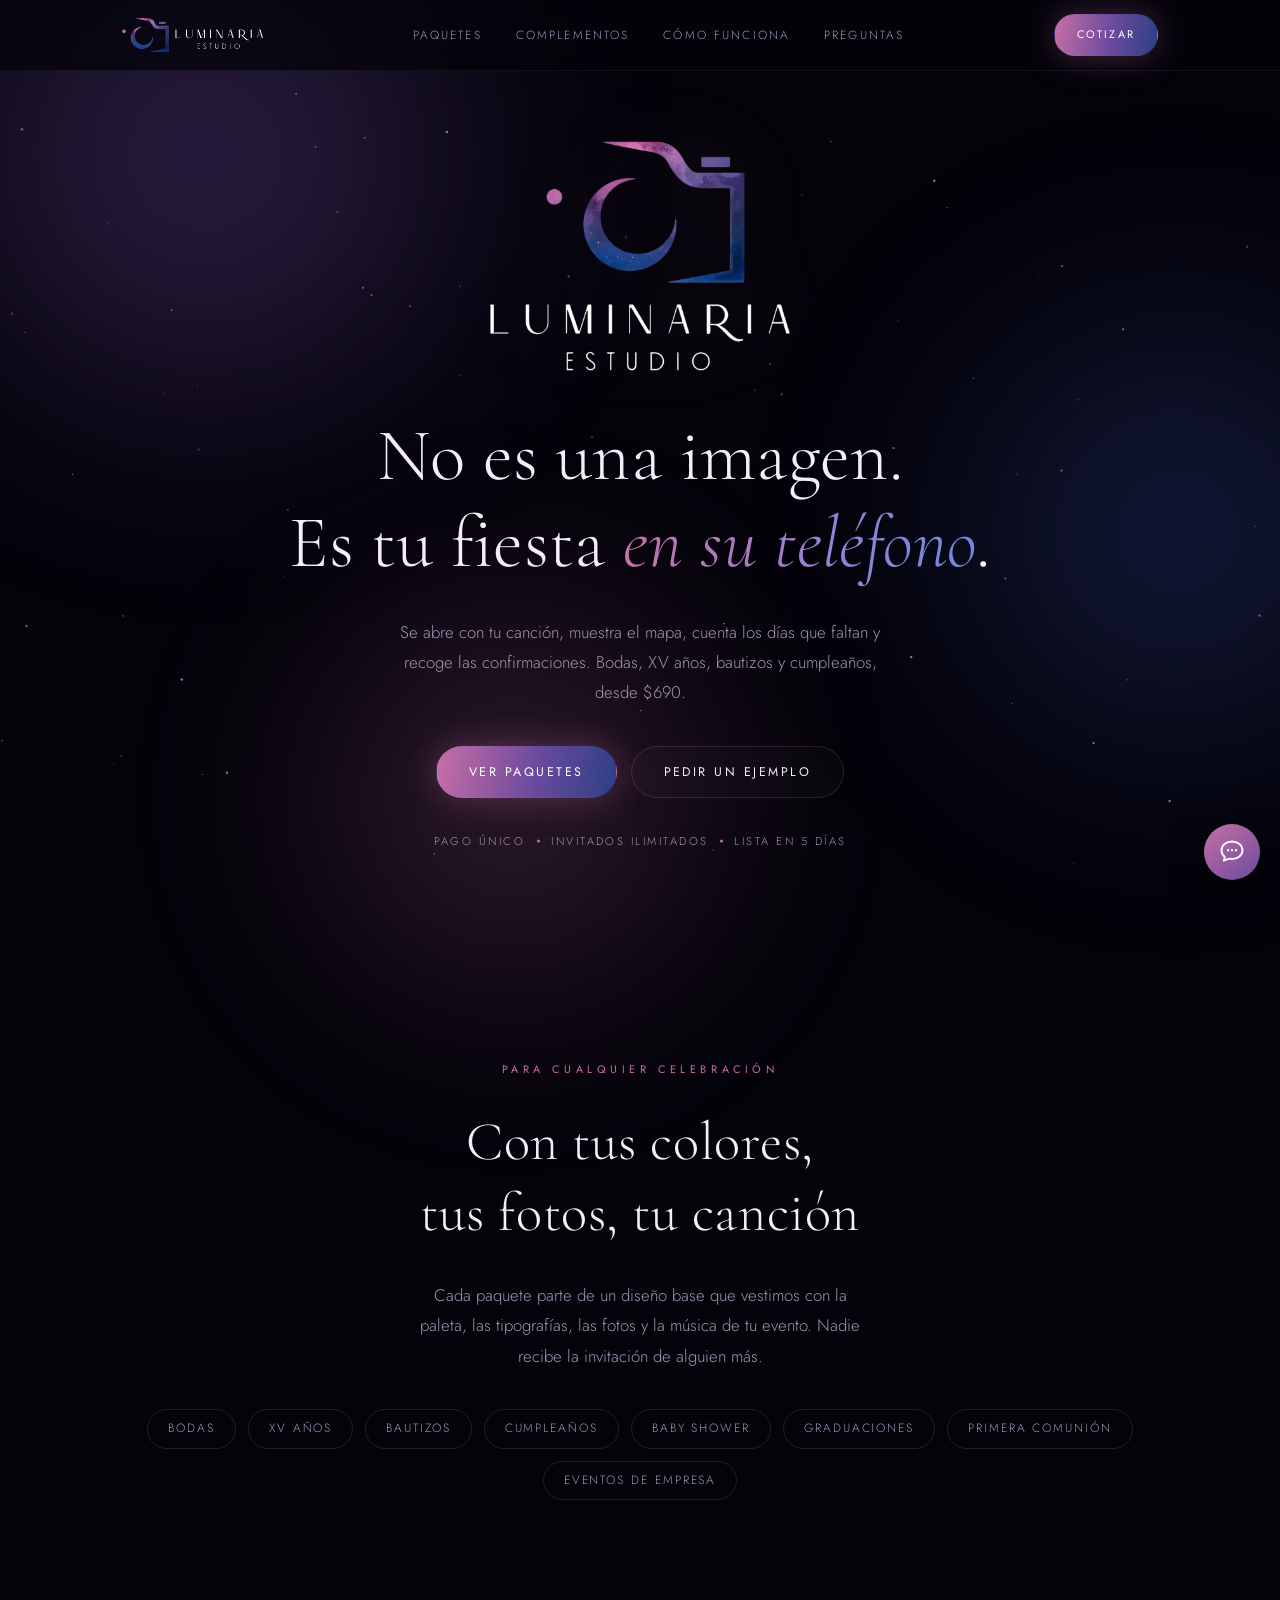
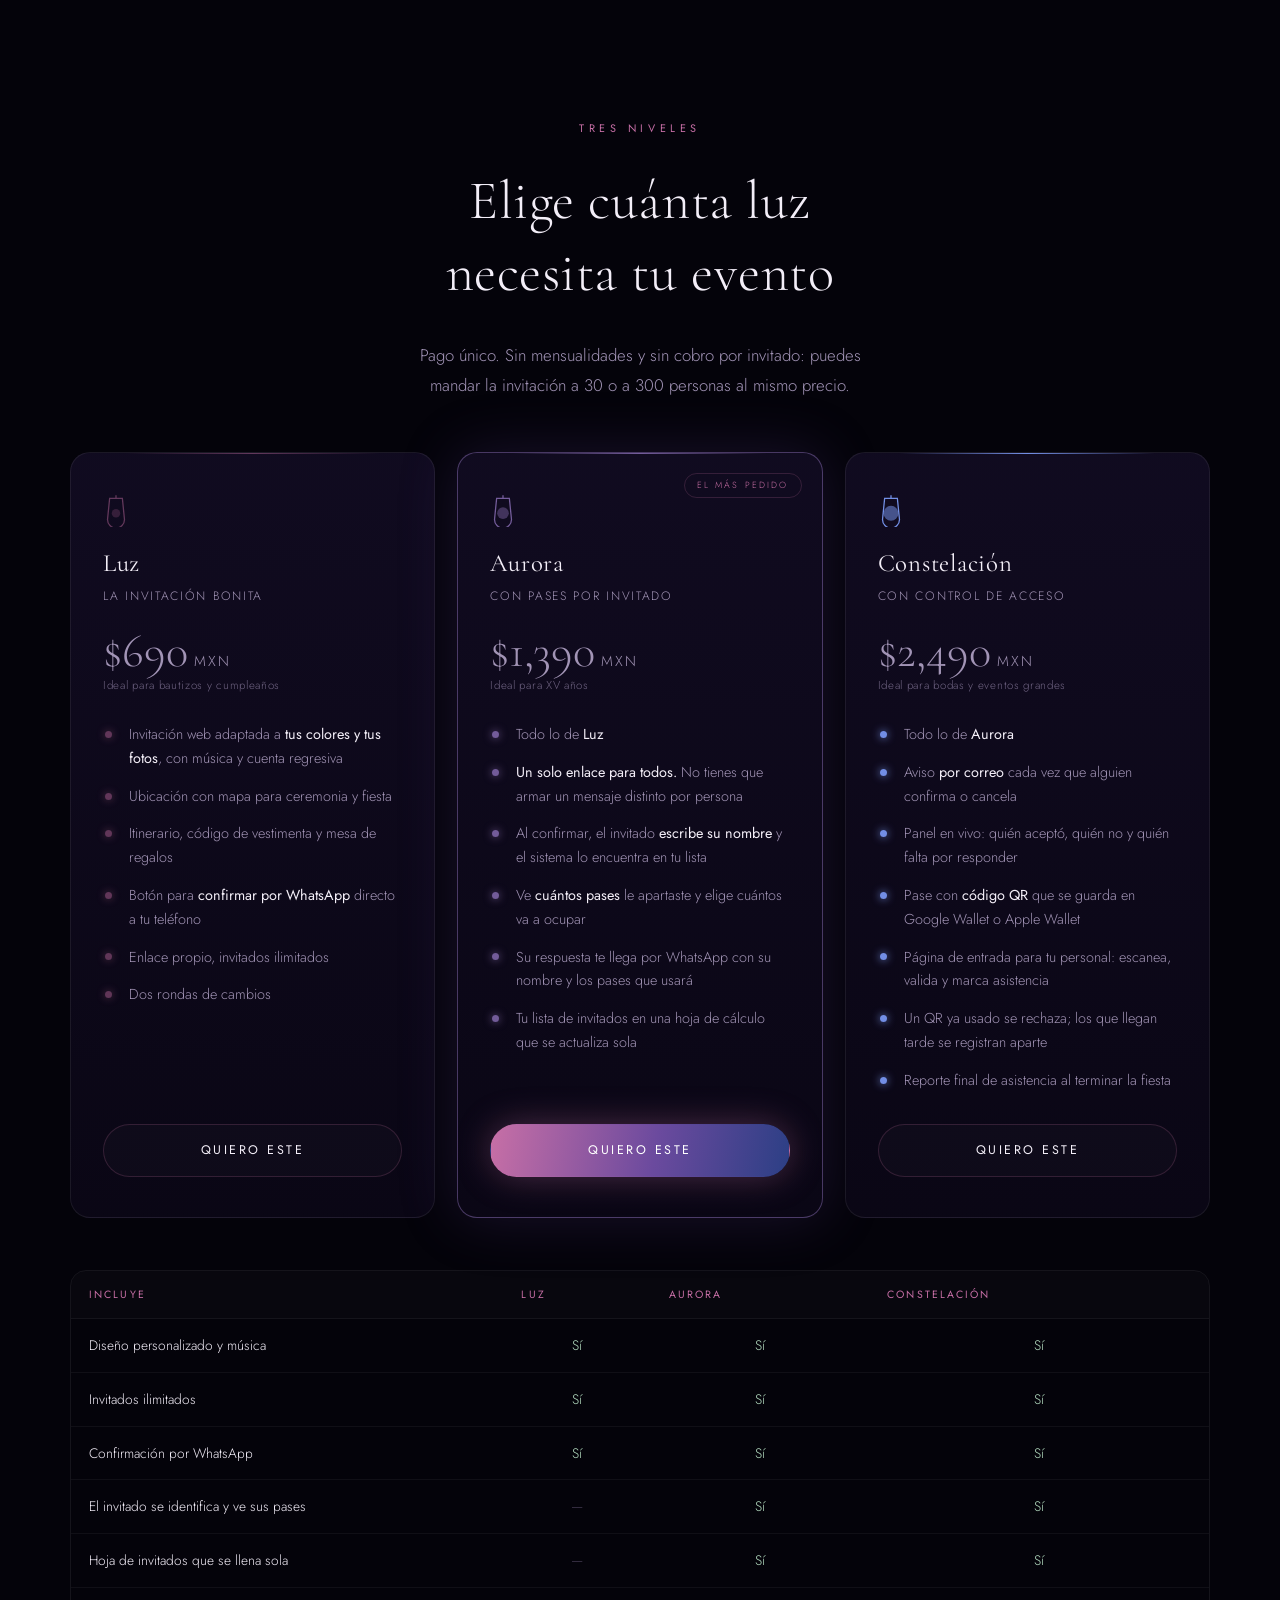
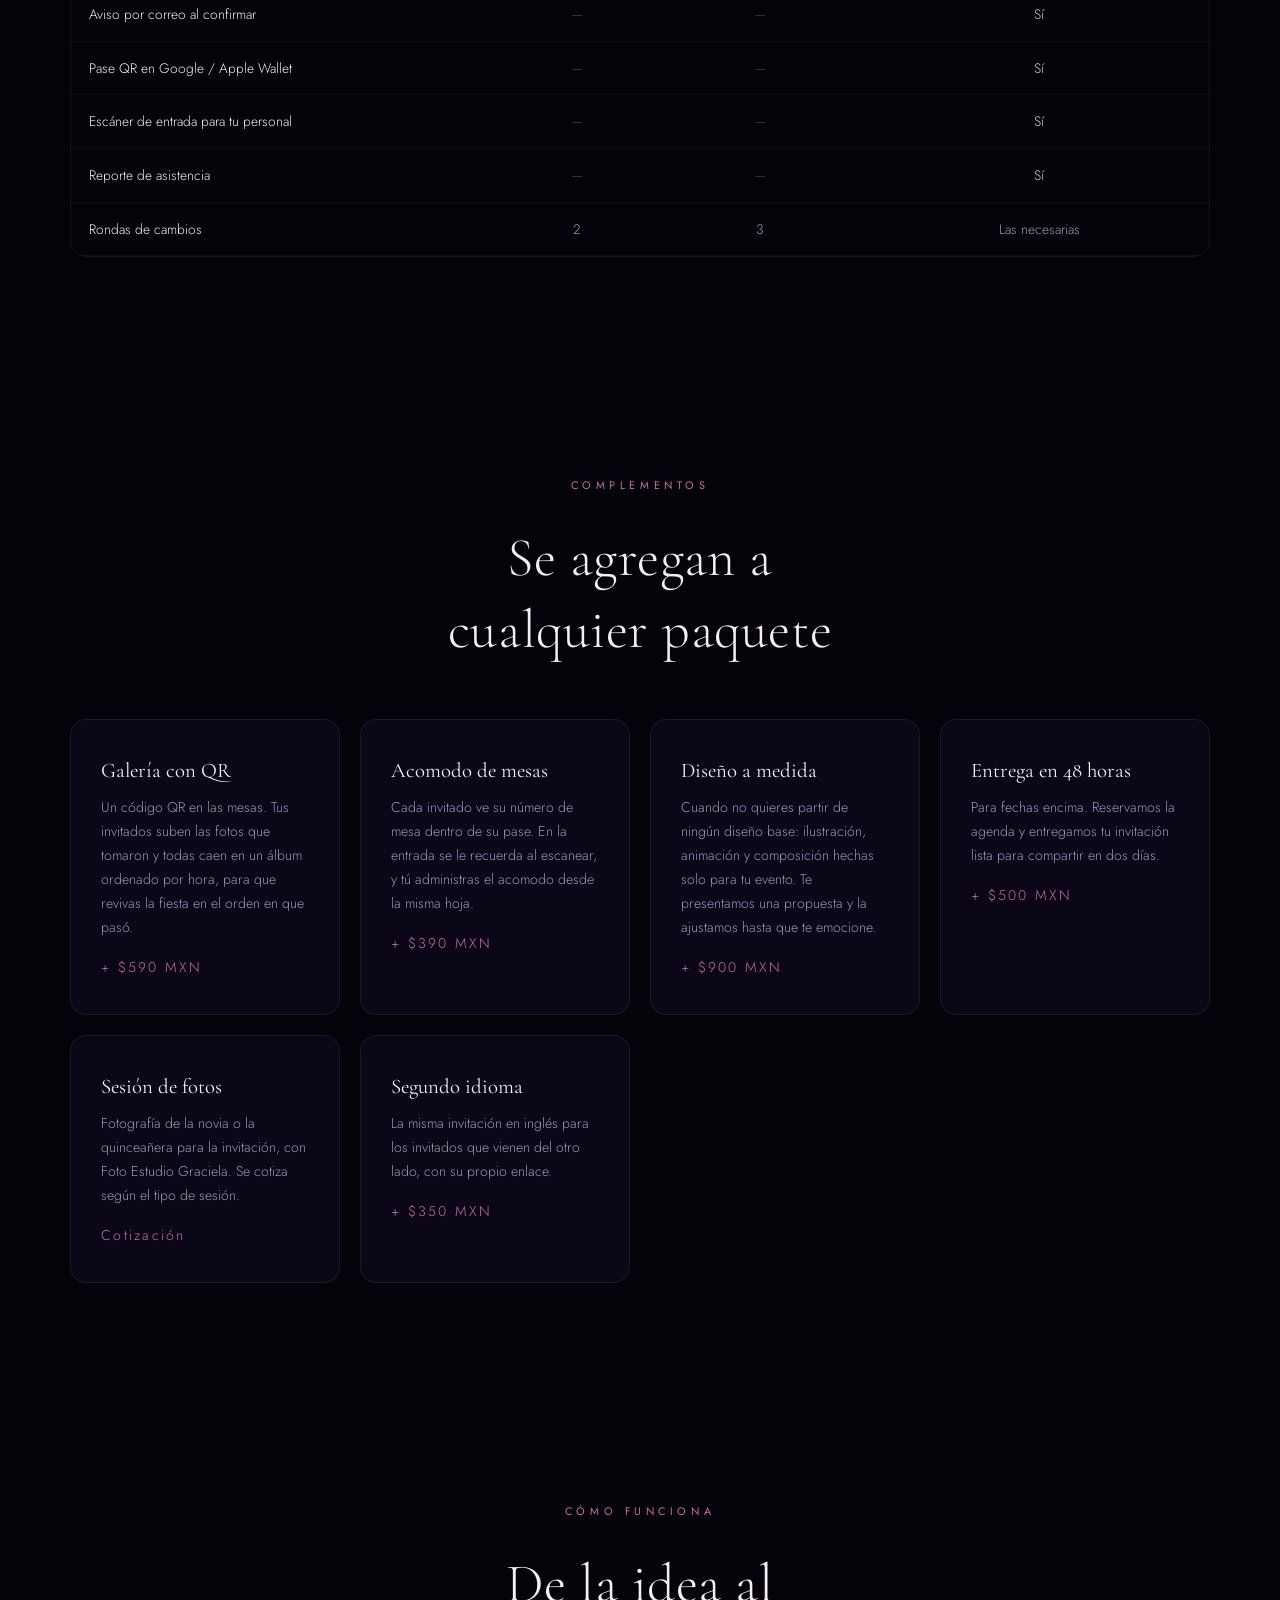
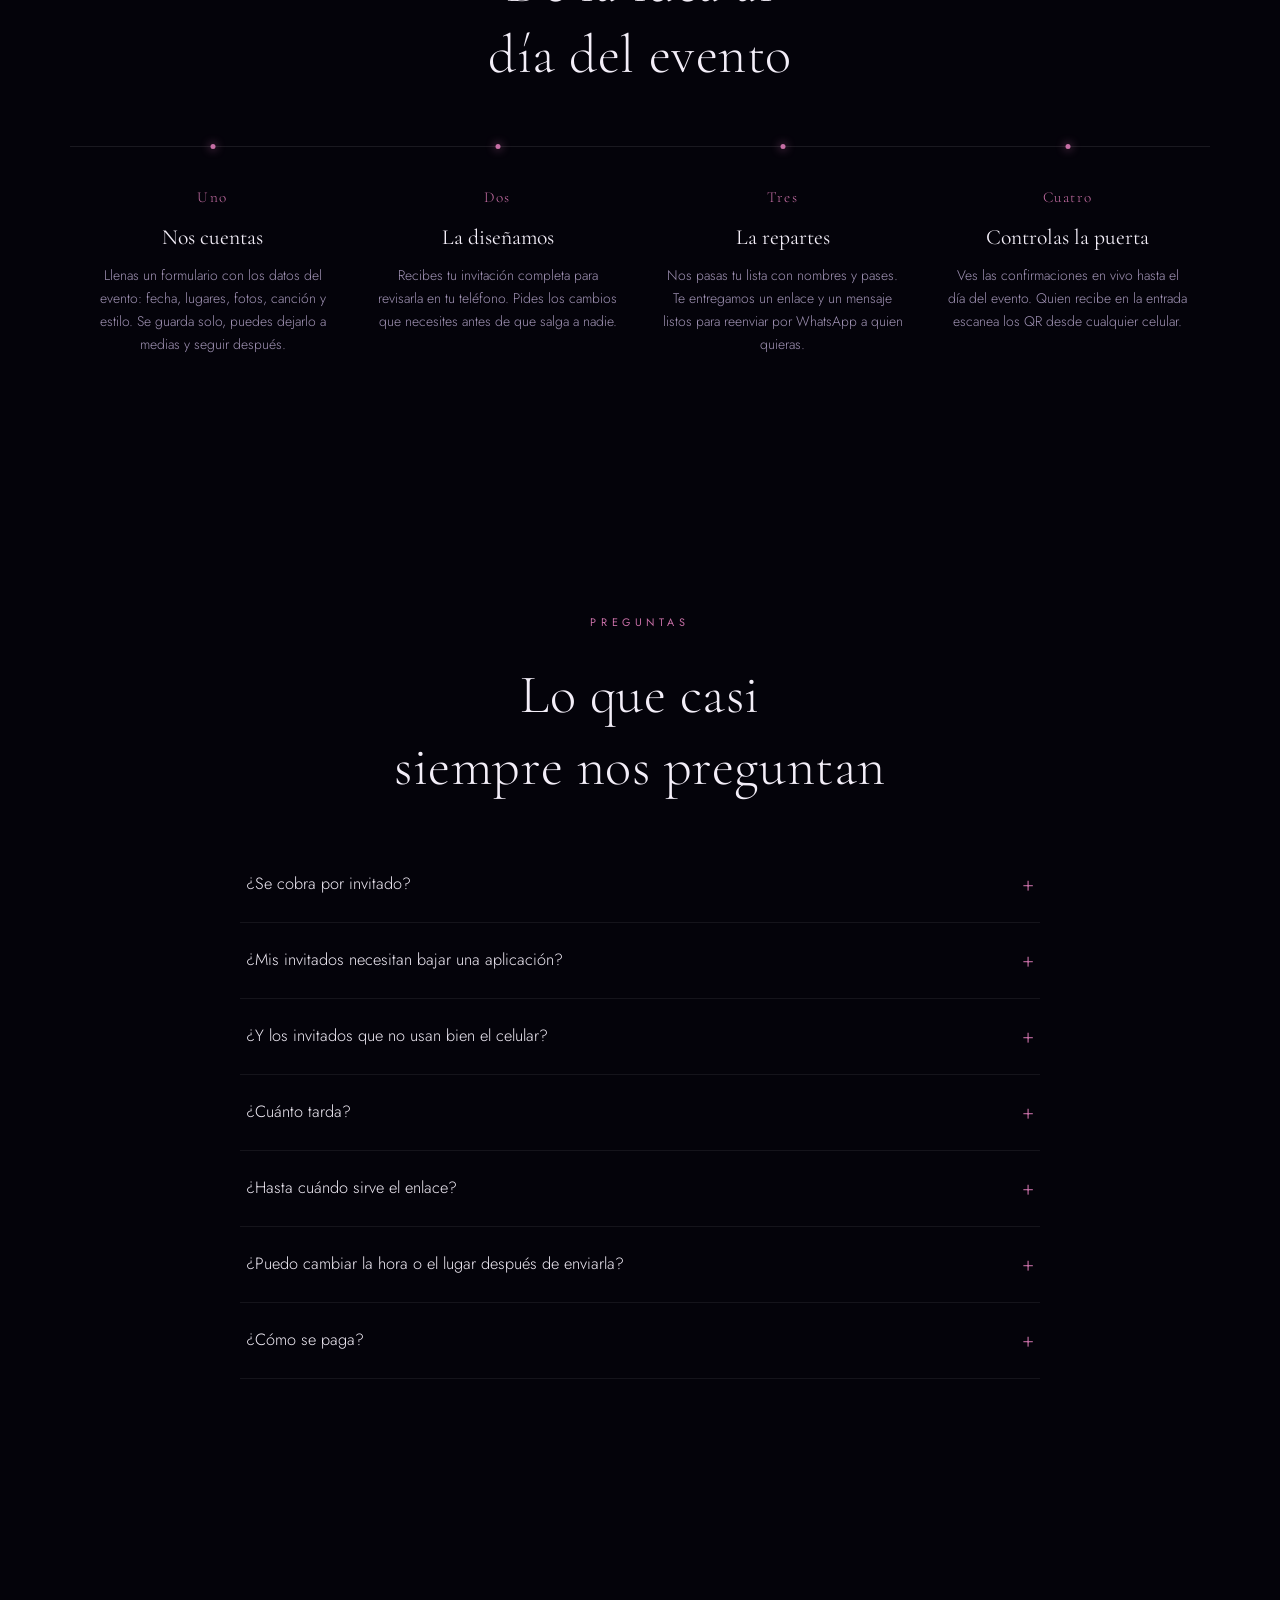
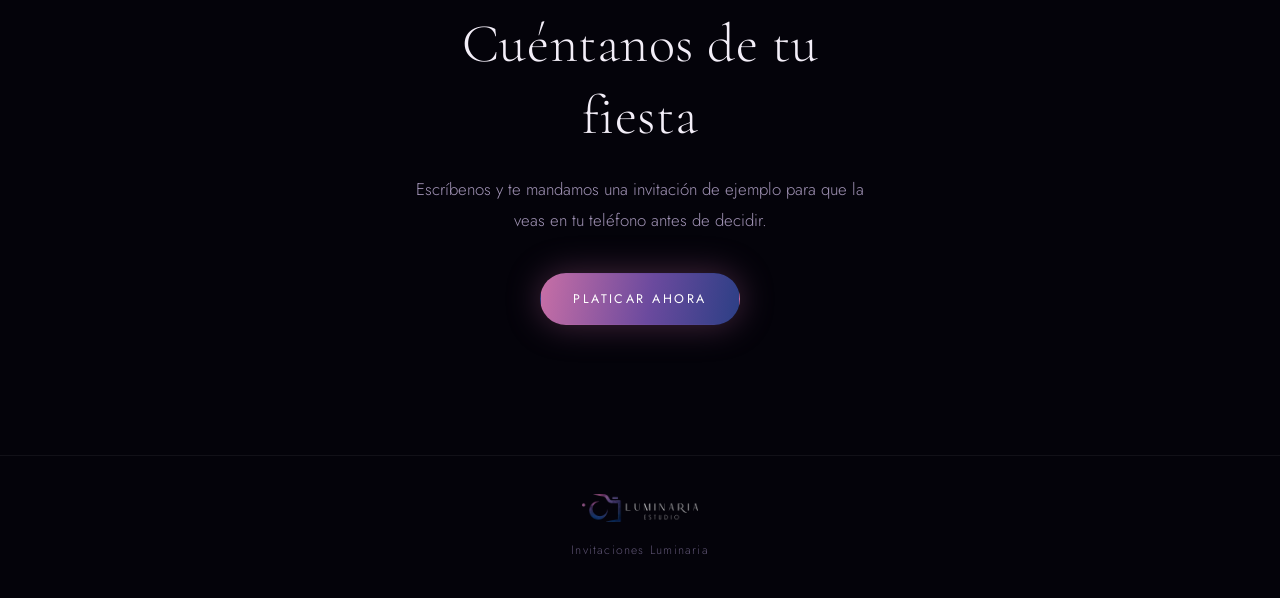
==== commit 69de9089: "Add files via upload" ====
--- a/index.html
+++ b/index.html
@@ -883,30 +883,80 @@
     var f = archivo.files && archivo.files[0];
     archivo.value = "";
     if (!f) return;
-    if (!/^image\//.test(f.type)){
-      pinta("Solo puedo recibir fotos. Toma una captura de tu comprobante e inténtalo otra vez.", "error");
+    if (!/^image\//.test(f.type) && !/\.(jpe?g|png|heic|webp)$/i.test(f.name || "")){
+      pinta("Solo puedo recibir fotos o capturas de pantalla. 💜", "error");
       return;
     }
-    encoge(f, function(dataUrl){ sube(dataUrl); });
+
+    var preparando = document.createElement("div");
+    preparando.className = "subiendo";
+    preparando.textContent = "Preparando la foto...";
+    cuerpo.appendChild(preparando);
+    cuerpo.scrollTop = cuerpo.scrollHeight;
+
+    encoge(f, function(dataUrl){
+      preparando.remove();
+      sube(dataUrl);
+    }, function(motivo){
+      preparando.remove();
+      pinta(motivo === "formato"
+        ? "Esa foto viene en un formato que no puedo abrir. Toma una captura de pantalla de tu comprobante y súbela así. 💜"
+        : "No pude preparar esa foto. Intenta con una captura de pantalla del comprobante.", "error");
+    });
   });
 
-  // las fotos del banco pesan mucho; se reducen antes de mandarlas
-  function encoge(archivoOriginal, listo){
+  /* Las fotos de un celular moderno pesan de 3 a 8 MB y el servidor
+     no las aguanta. Aquí se reconvierten SIEMPRE a JPG y se van
+     bajando calidad y tamaño hasta que quepan, sin dejar de leerse. */
+  var TOPE = 900000;   // ~900 KB ya codificada
+
+  function encoge(archivoOriginal, listo, falla){
     var lector = new FileReader();
+
+    lector.onerror = function(){ falla("No pude leer el archivo"); };
+
     lector.onload = function(ev){
       var img = new Image();
+
+      img.onerror = function(){
+        falla("formato");   // HEIC u otro que el navegador no abre
+      };
+
       img.onload = function(){
-        var max = 1400;
-        var e = Math.min(1, max / Math.max(img.width, img.height));
         var lienzo = document.createElement("canvas");
-        lienzo.width  = Math.round(img.width * e);
-        lienzo.height = Math.round(img.height * e);
-        lienzo.getContext("2d").drawImage(img, 0, 0, lienzo.width, lienzo.height);
-        listo(lienzo.toDataURL("image/jpeg", 0.72));
+        var ctx = lienzo.getContext("2d");
+
+        function dibuja(lado, calidad){
+          var e = Math.min(1, lado / Math.max(img.width, img.height));
+          lienzo.width  = Math.max(1, Math.round(img.width  * e));
+          lienzo.height = Math.max(1, Math.round(img.height * e));
+          ctx.fillStyle = "#fff";   // por si el original es PNG transparente
+          ctx.fillRect(0, 0, lienzo.width, lienzo.height);
+          ctx.drawImage(img, 0, 0, lienzo.width, lienzo.height);
+          return lienzo.toDataURL("image/jpeg", calidad);
+        }
+
+        // se empieza grande y legible, y solo se baja si hace falta
+        var medidas  = [1600, 1400, 1200, 1000, 850, 700];
+        var calidades = [0.75, 0.65, 0.55, 0.45];
+        var salida = "";
+
+        for (var i = 0; i < medidas.length; i++){
+          for (var j = 0; j < calidades.length; j++){
+            salida = dibuja(medidas[i], calidades[j]);
+            if (salida.length <= TOPE){ listo(salida); return; }
+          }
+        }
+
+        // último recurso: lo más chico posible
+        salida = dibuja(600, 0.4);
+        if (salida.length <= TOPE * 1.5){ listo(salida); return; }
+        falla("La foto es demasiado grande");
       };
-      img.onerror = function(){ listo(ev.target.result); };
+
       img.src = ev.target.result;
     };
+
     lector.readAsDataURL(archivoOriginal);
   }
 
@@ -936,17 +986,21 @@
     })
     .then(function(r){ return r.json(); })
     .then(function(d){
-      if (!d || !d.ok) throw new Error("no se guardó");
+      if (!d || !d.ok) throw new Error(d && d.error ? d.error : "no se guardó");
       aviso.textContent = "Comprobante enviado ✓";
       ocupado = false;
       clip.disabled = false;
       enviar.disabled = false;
       manda("Acabo de subir la foto de mi comprobante de pago.");
     })
-    .catch(function(){
+    .catch(function(e){
+      console.error("Comprobante:", e);   // el detalle técnico, para Edgar
       aviso.remove();
       vista.remove();
-      pinta("No pude recibir la foto. Inténtalo otra vez en un momento.", "error");
+      var det = (e && e.message) ? e.message : "";
+      pinta(/permission|Drive|autoriza/i.test(det)
+        ? "No pude guardar tu foto por un problema nuestro. Ya avisamos; inténtalo en un rato."
+        : "No pude recibir la foto. Inténtalo otra vez en un momento.", "error");
       ocupado = false;
       clip.disabled = false;
       enviar.disabled = false;
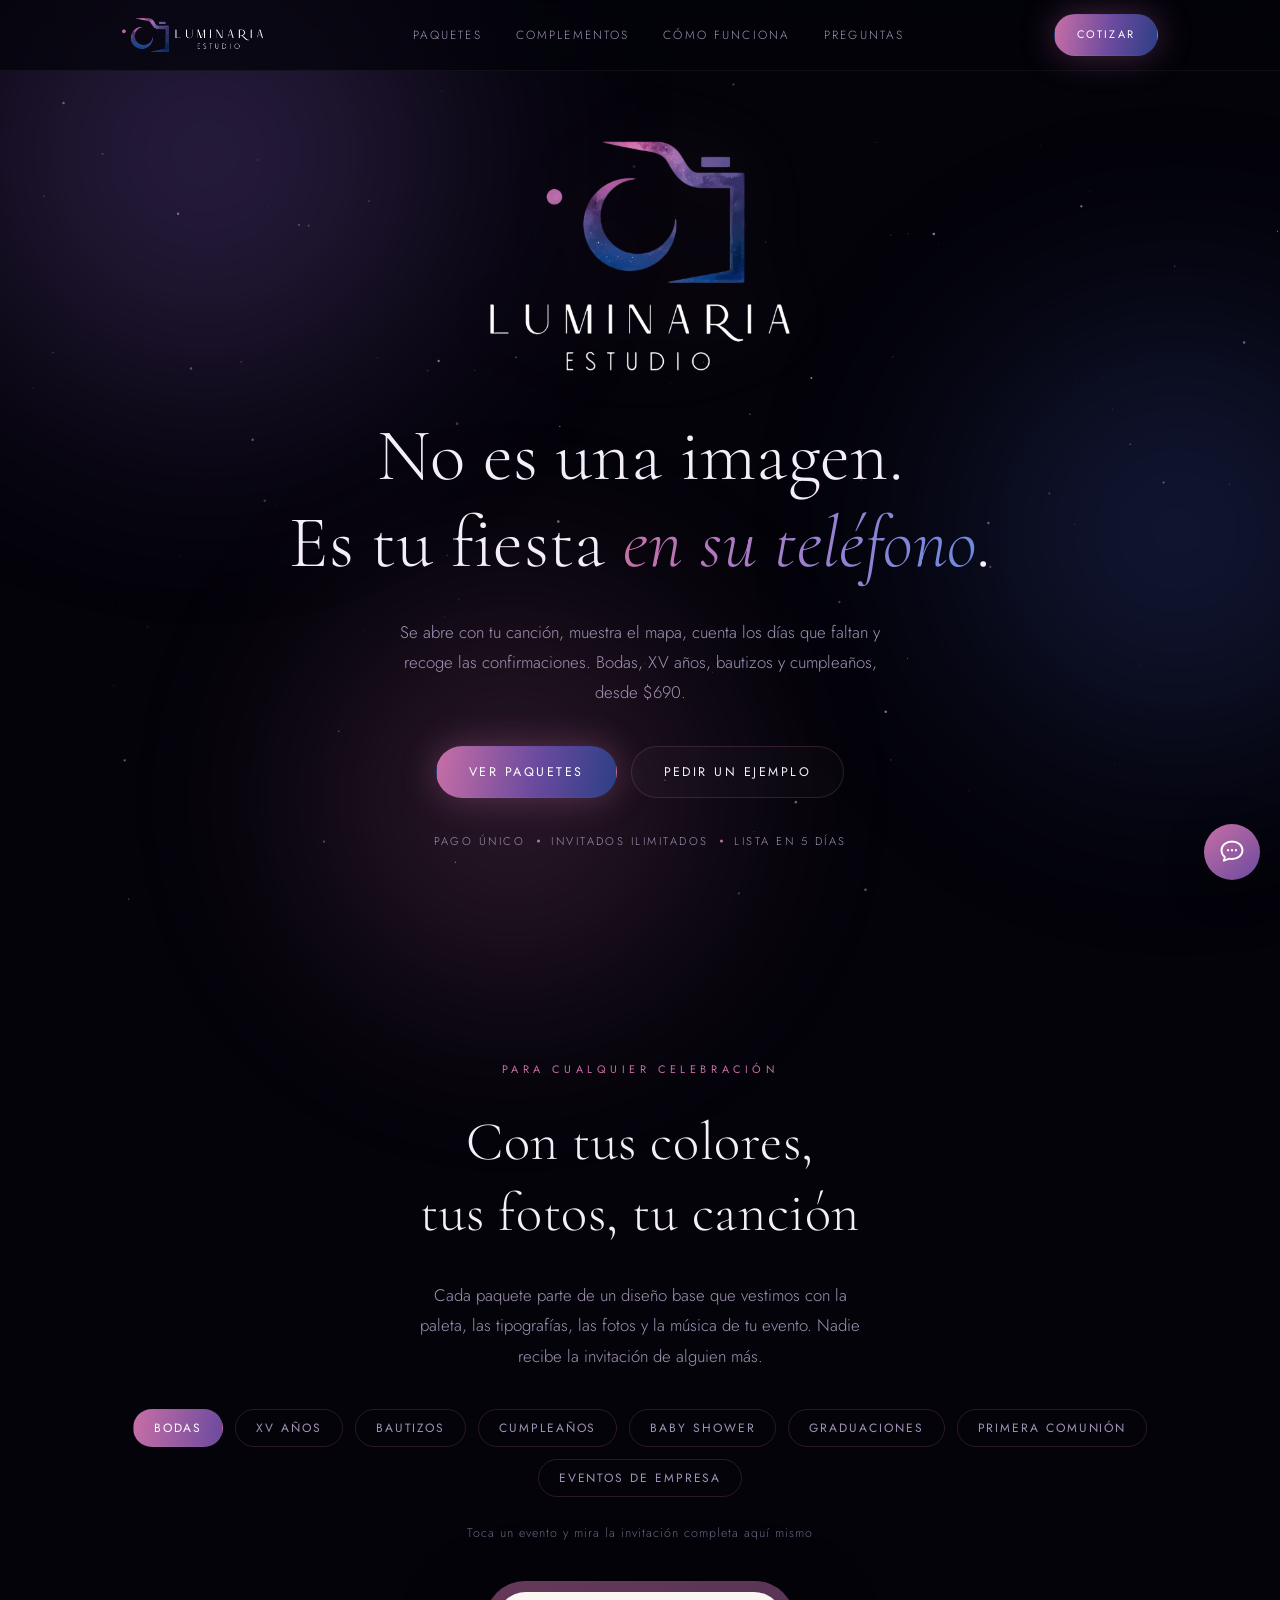
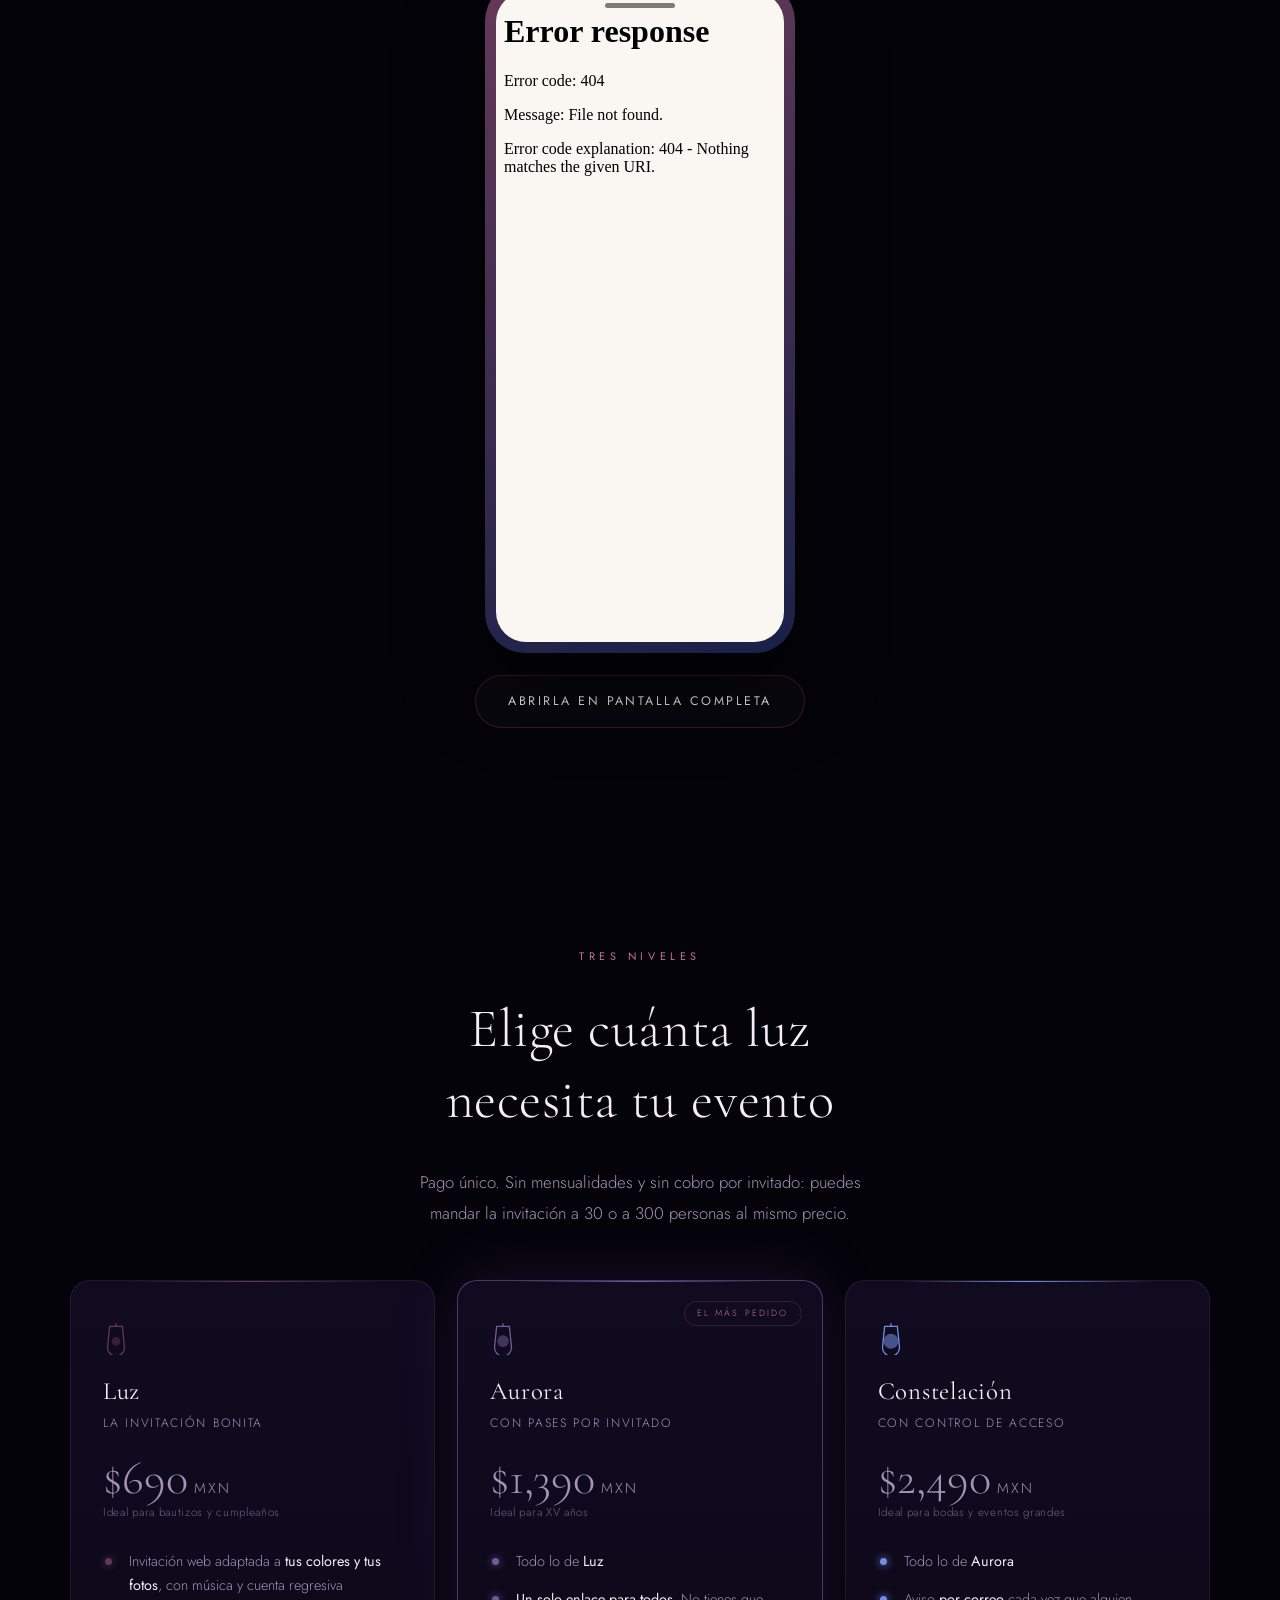
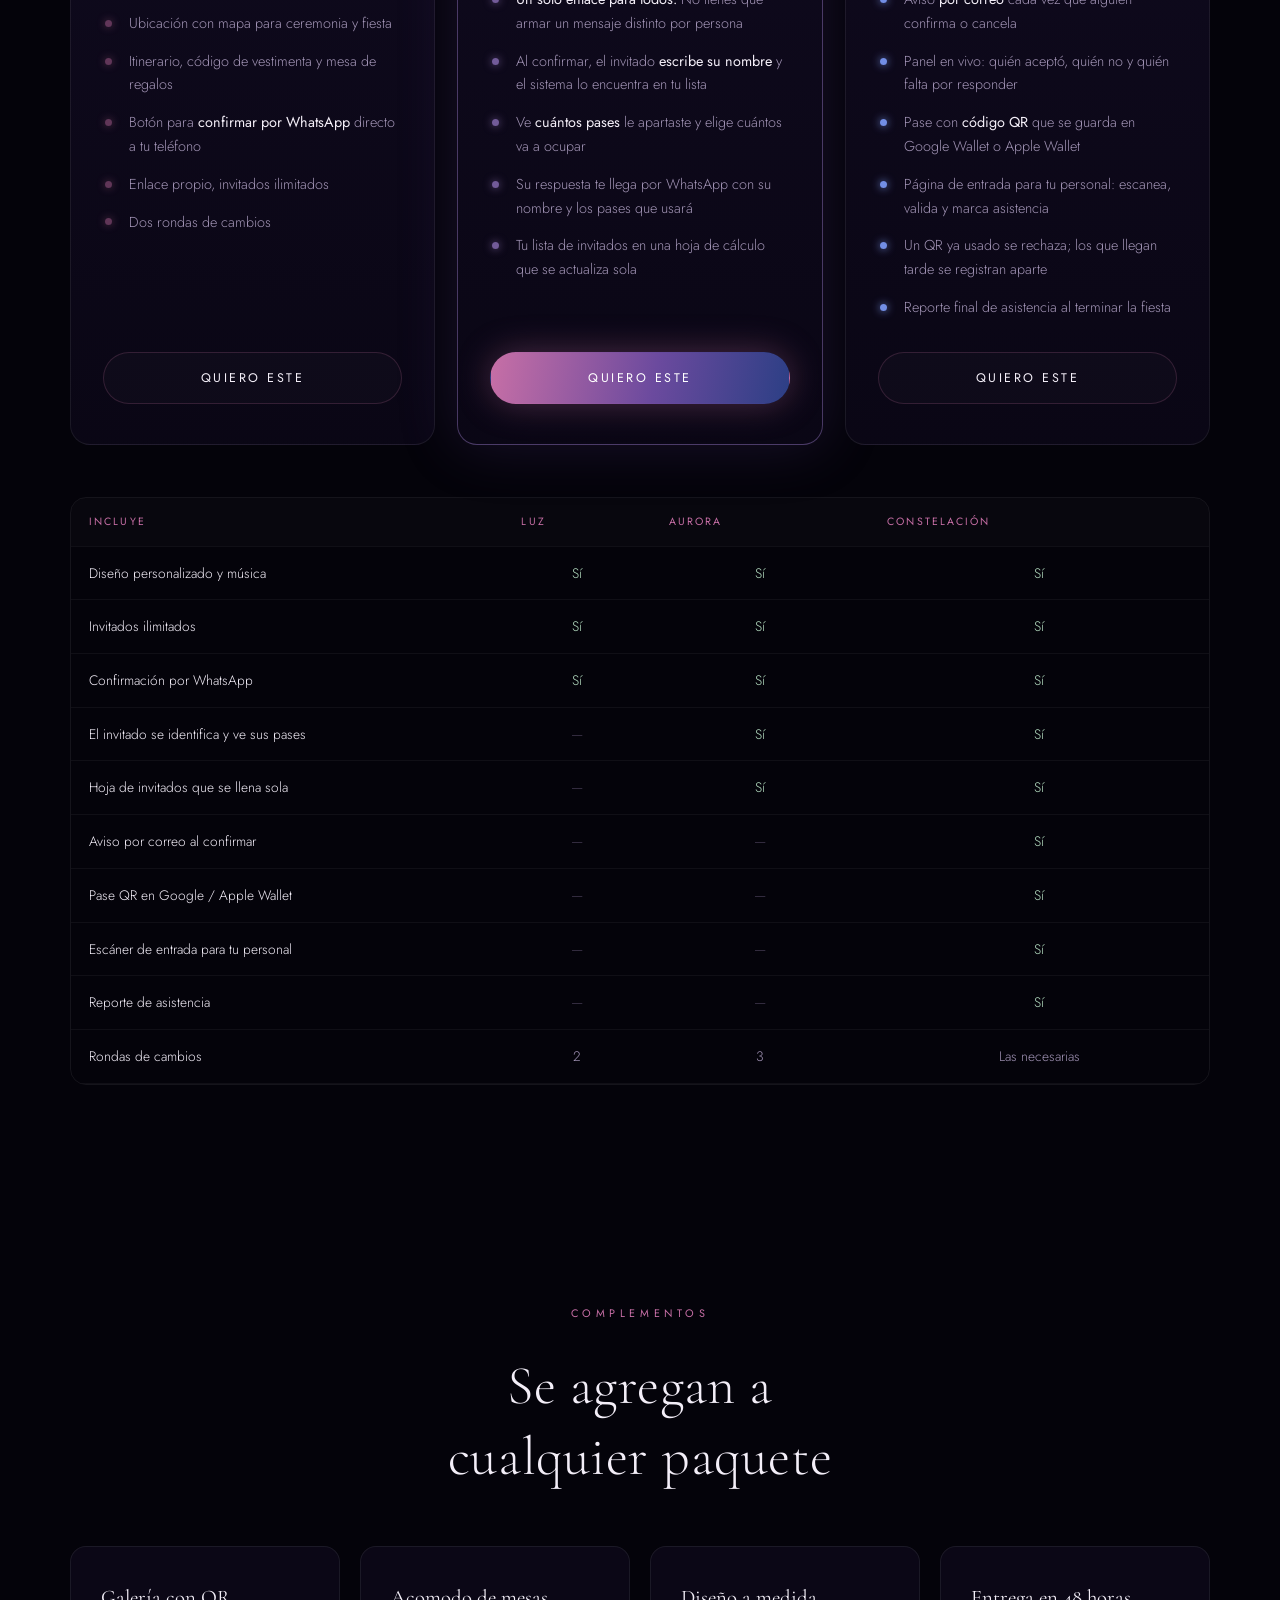
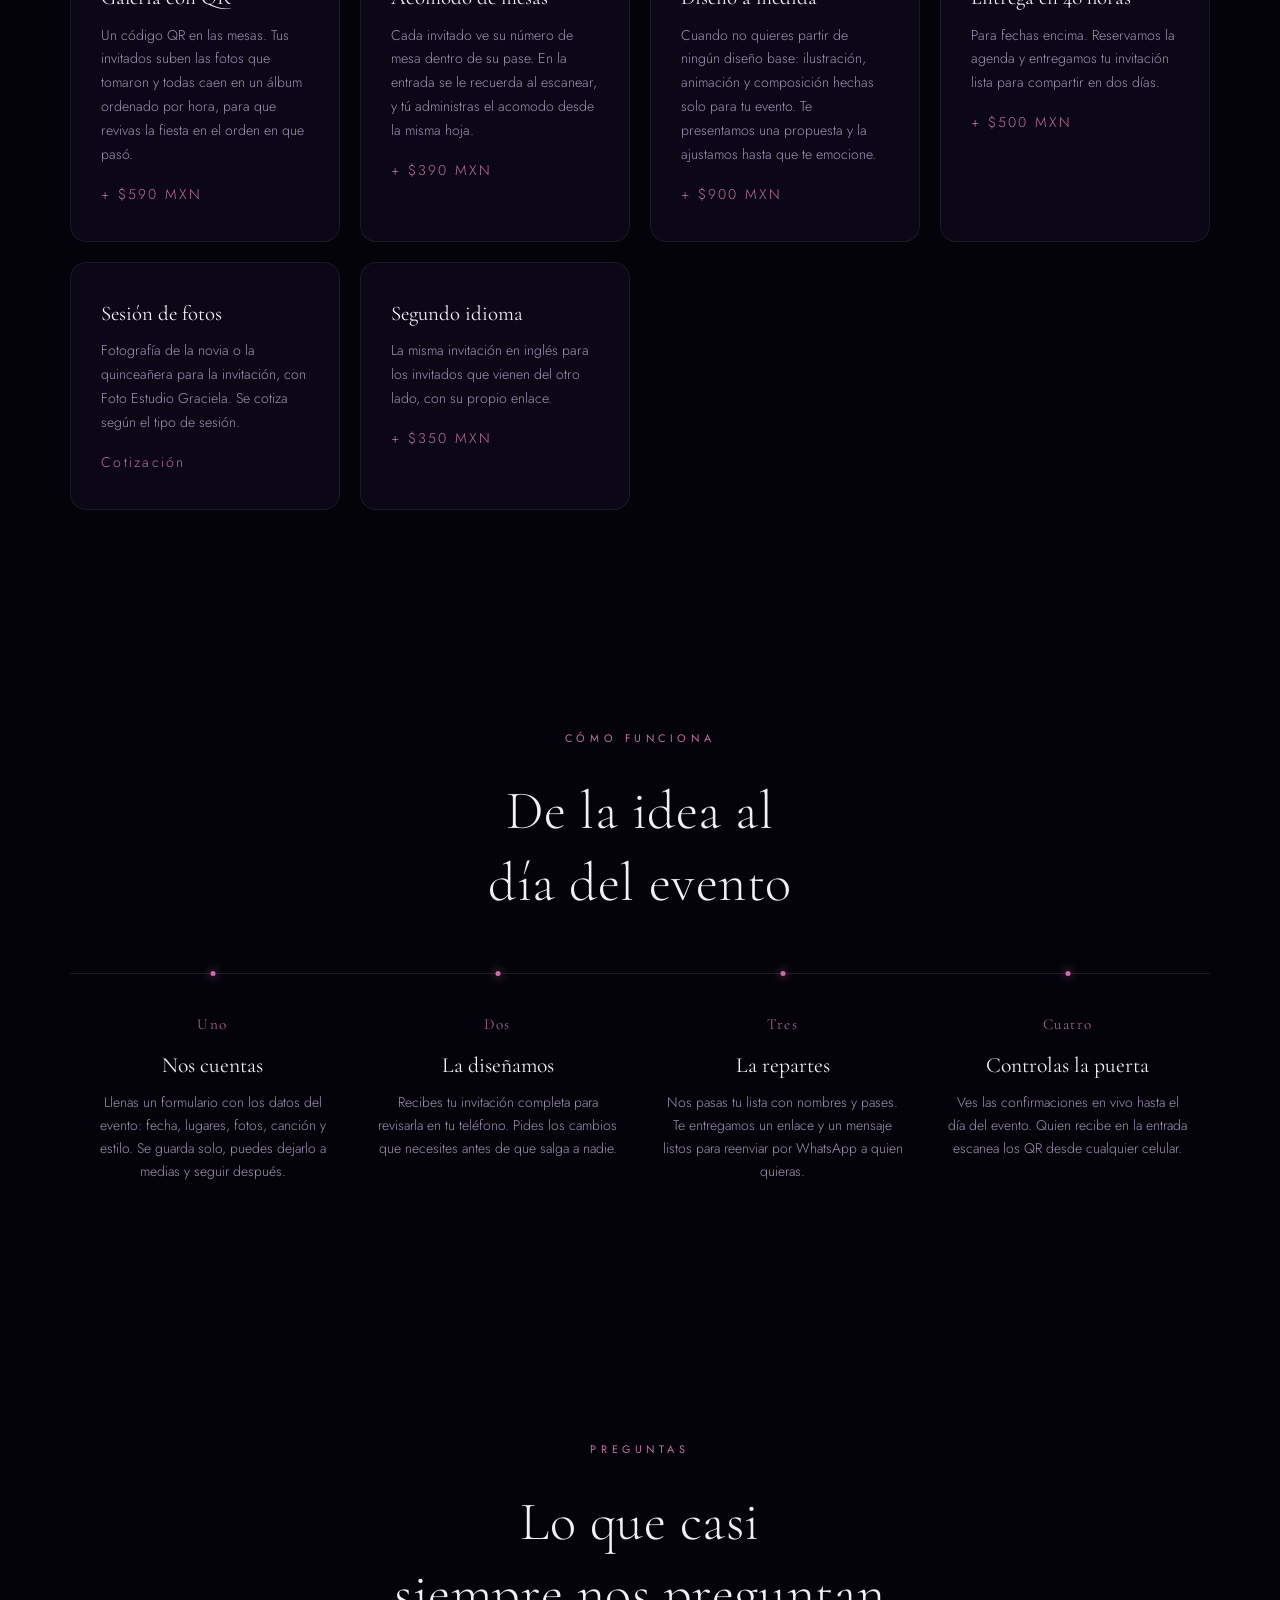
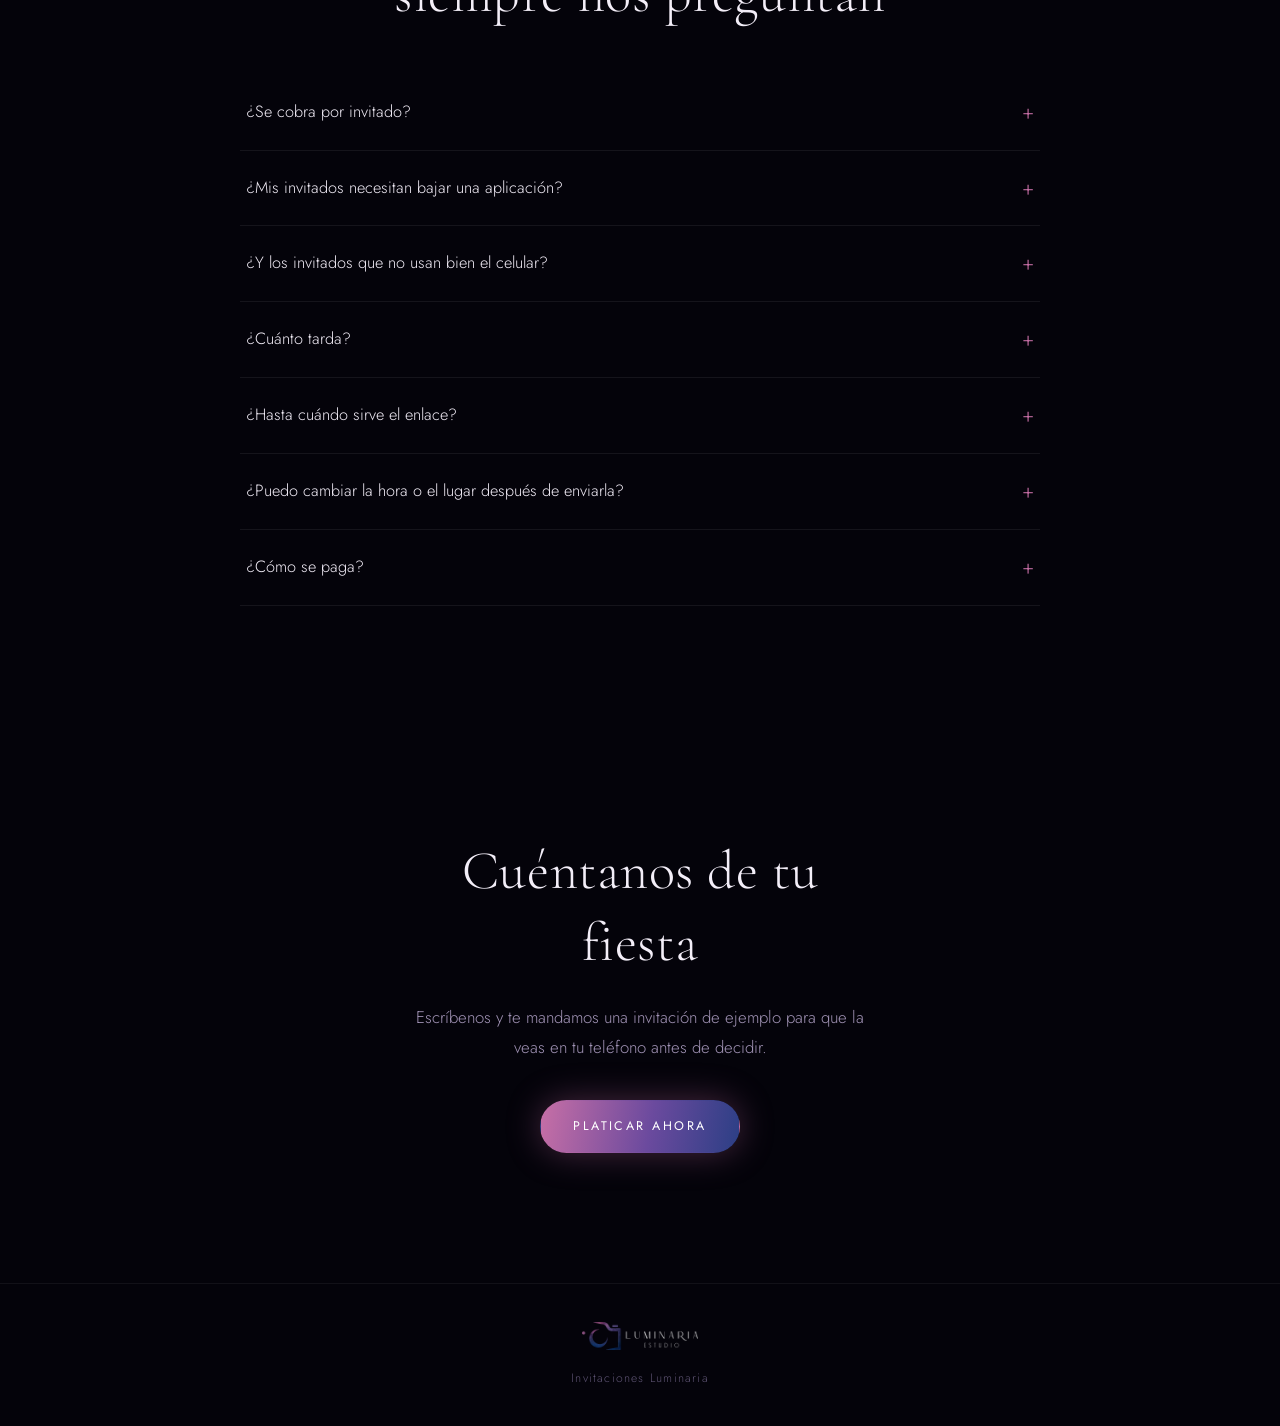
==== commit 9dce86cb: "Add files via upload" ====
--- a/index.html
+++ b/index.html
@@ -125,6 +125,30 @@
 .evento{
   border:1px solid var(--linea);border-radius:100px;padding:9px 20px;
   font-size:.75rem;letter-spacing:.16em;text-transform:uppercase;color:var(--tenue);
+  background:transparent;font-family:var(--texto);cursor:pointer;
+  transition:background .25s,color .25s,border-color .25s;
+}
+.evento:hover{color:var(--luz);border-color:var(--rosa)}
+.evento[aria-selected="true"]{
+  background:linear-gradient(100deg,var(--rosa),var(--violeta));
+  border-color:transparent;color:#fff;
+}
+.pista{margin-top:26px;font-size:.78rem;letter-spacing:.08em;color:#6f6383}
+
+.vitrina{margin-top:38px;display:flex;flex-direction:column;align-items:center;gap:22px}
+.telefono{
+  position:relative;width:min(310px,82vw);aspect-ratio:9/19.5;
+  border-radius:40px;padding:11px;
+  background:linear-gradient(160deg,rgba(199,111,166,.5),rgba(44,63,133,.5));
+  box-shadow:0 34px 80px rgba(0,0,0,.66);
+}
+.telefono .bisel{
+  position:absolute;top:22px;left:50%;transform:translateX(-50%);
+  width:70px;height:5px;border-radius:100px;background:rgba(0,0,0,.5);z-index:2;
+}
+.telefono iframe{
+  width:100%;height:100%;border:0;border-radius:30px;
+  background:#faf7f2;display:block;
 }
 
 /* ---------- paquetes ---------- */
@@ -399,15 +423,27 @@
   <p class="rotulo">Para cualquier celebración</p>
   <h2>Con tus colores,<br>tus fotos, tu canción</h2>
   <p class="intro">Cada paquete parte de un diseño base que vestimos con la paleta, las tipografías, las fotos y la música de tu evento. Nadie recibe la invitación de alguien más.</p>
-  <div class="eventos">
-    <span class="evento">Bodas</span>
-    <span class="evento">XV años</span>
-    <span class="evento">Bautizos</span>
-    <span class="evento">Cumpleaños</span>
-    <span class="evento">Baby shower</span>
-    <span class="evento">Graduaciones</span>
-    <span class="evento">Primera comunión</span>
-    <span class="evento">Eventos de empresa</span>
+  <div class="eventos" id="eventos" role="tablist" aria-label="Tipos de evento">
+    <button class="evento" type="button" data-t="boda" aria-selected="true">Bodas</button>
+    <button class="evento" type="button" data-t="xv">XV años</button>
+    <button class="evento" type="button" data-t="bautizo">Bautizos</button>
+    <button class="evento" type="button" data-t="cumpleanos">Cumpleaños</button>
+    <button class="evento" type="button" data-t="baby">Baby shower</button>
+    <button class="evento" type="button" data-t="graduacion">Graduaciones</button>
+    <button class="evento" type="button" data-t="comunion">Primera comunión</button>
+    <button class="evento" type="button" data-t="empresa">Eventos de empresa</button>
+  </div>
+
+  <p class="pista">Toca un evento y mira la invitación completa aquí mismo</p>
+
+  <div class="vitrina">
+    <div class="telefono">
+      <span class="bisel"></span>
+      <iframe id="marco" title="Invitación de ejemplo" loading="lazy"
+              src="ejemplos/invitacion.html?t=boda"></iframe>
+    </div>
+    <a class="boton boton-linea" id="abrir-ejemplo" href="ejemplos/invitacion.html?t=boda"
+       target="_blank" rel="noopener">Abrirla en pantalla completa</a>
   </div>
 </section>
 
@@ -814,6 +850,24 @@
   });
 
   // los botones de la página abren el chat con una pregunta ya escrita
+  /* ---------- vitrina de ejemplos ---------- */
+  (function(){
+    var tira  = document.getElementById("eventos");
+    var marco = document.getElementById("marco");
+    var abrir = document.getElementById("abrir-ejemplo");
+    if (!tira) return;
+
+    tira.addEventListener("click", function(e){
+      var b = e.target.closest("button[data-t]");
+      if (!b) return;
+      tira.querySelectorAll("button").forEach(function(o){ o.removeAttribute("aria-selected"); });
+      b.setAttribute("aria-selected","true");
+      var url = "ejemplos/invitacion.html?t=" + b.dataset.t;
+      marco.src = url;
+      abrir.href = url;
+    });
+  })();
+
   document.querySelectorAll("[data-chat]").forEach(function(el){
     el.addEventListener("click", function(e){
       e.preventDefault();
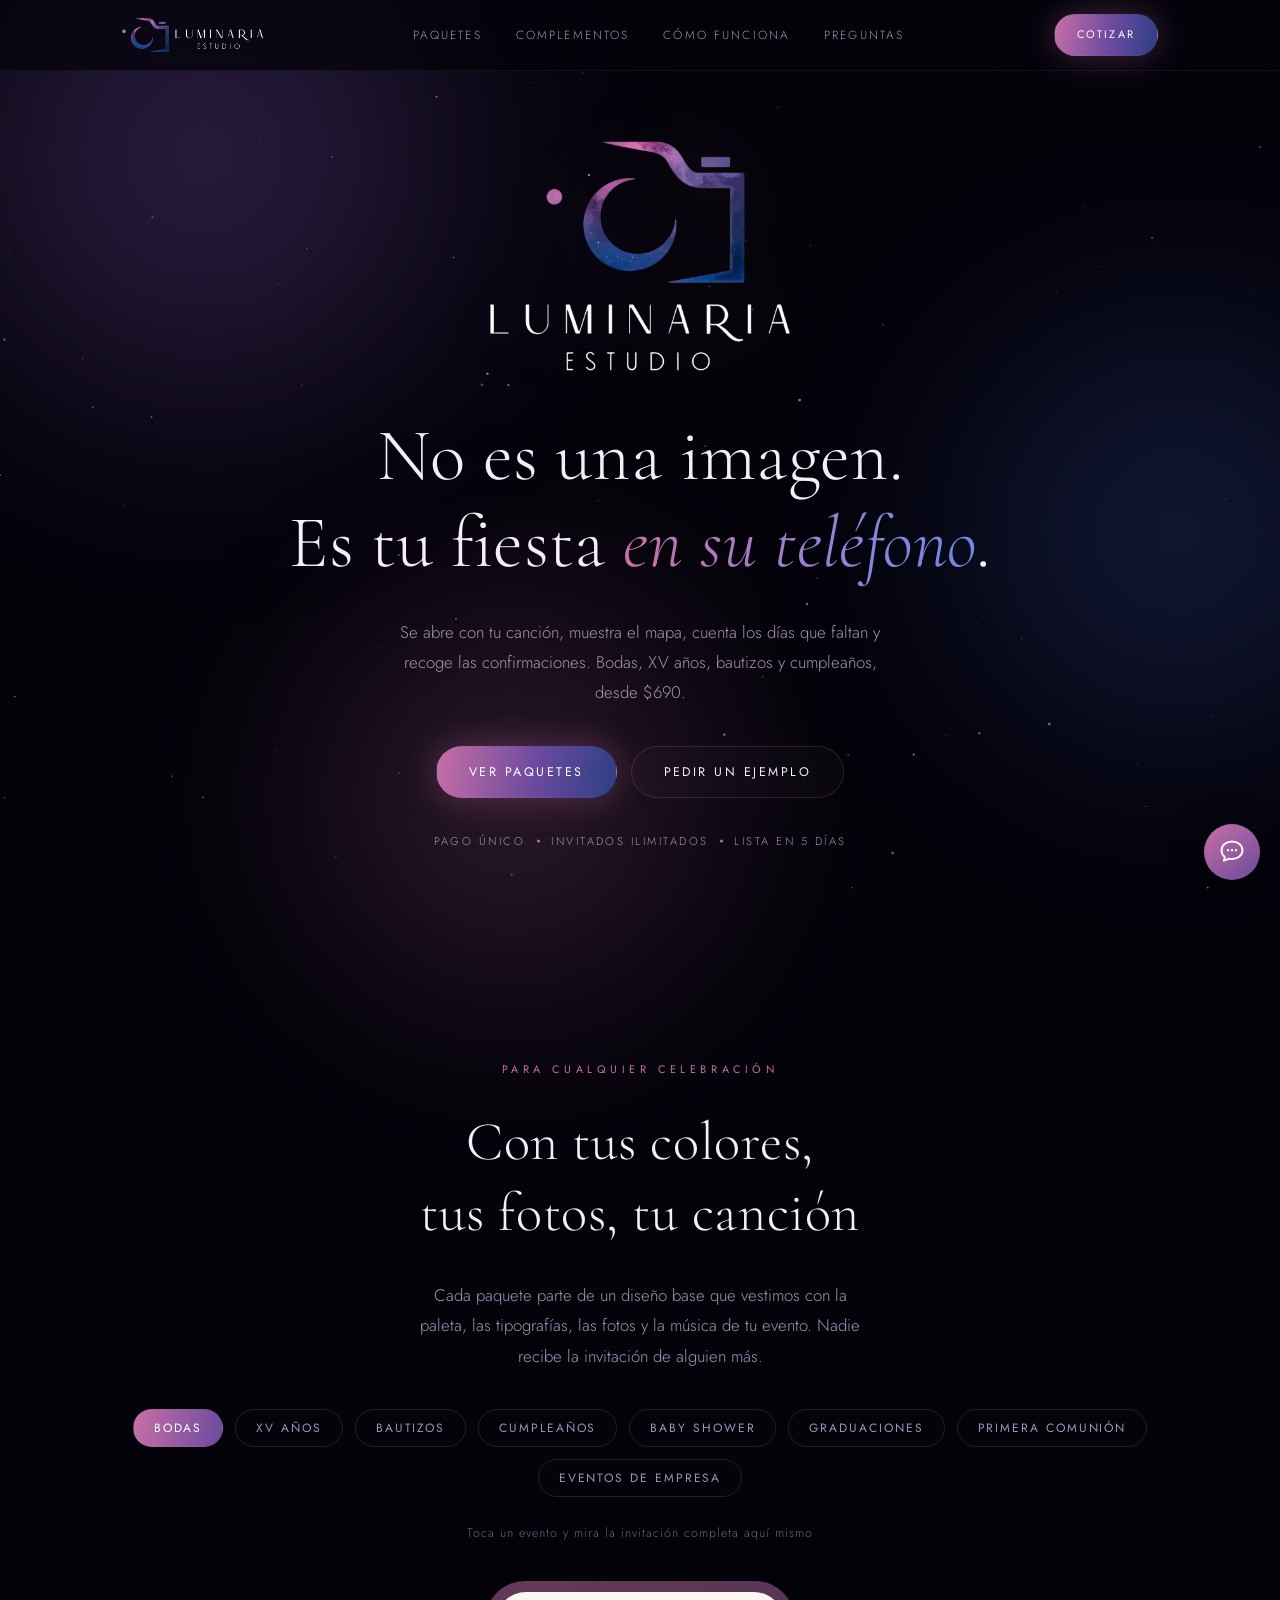
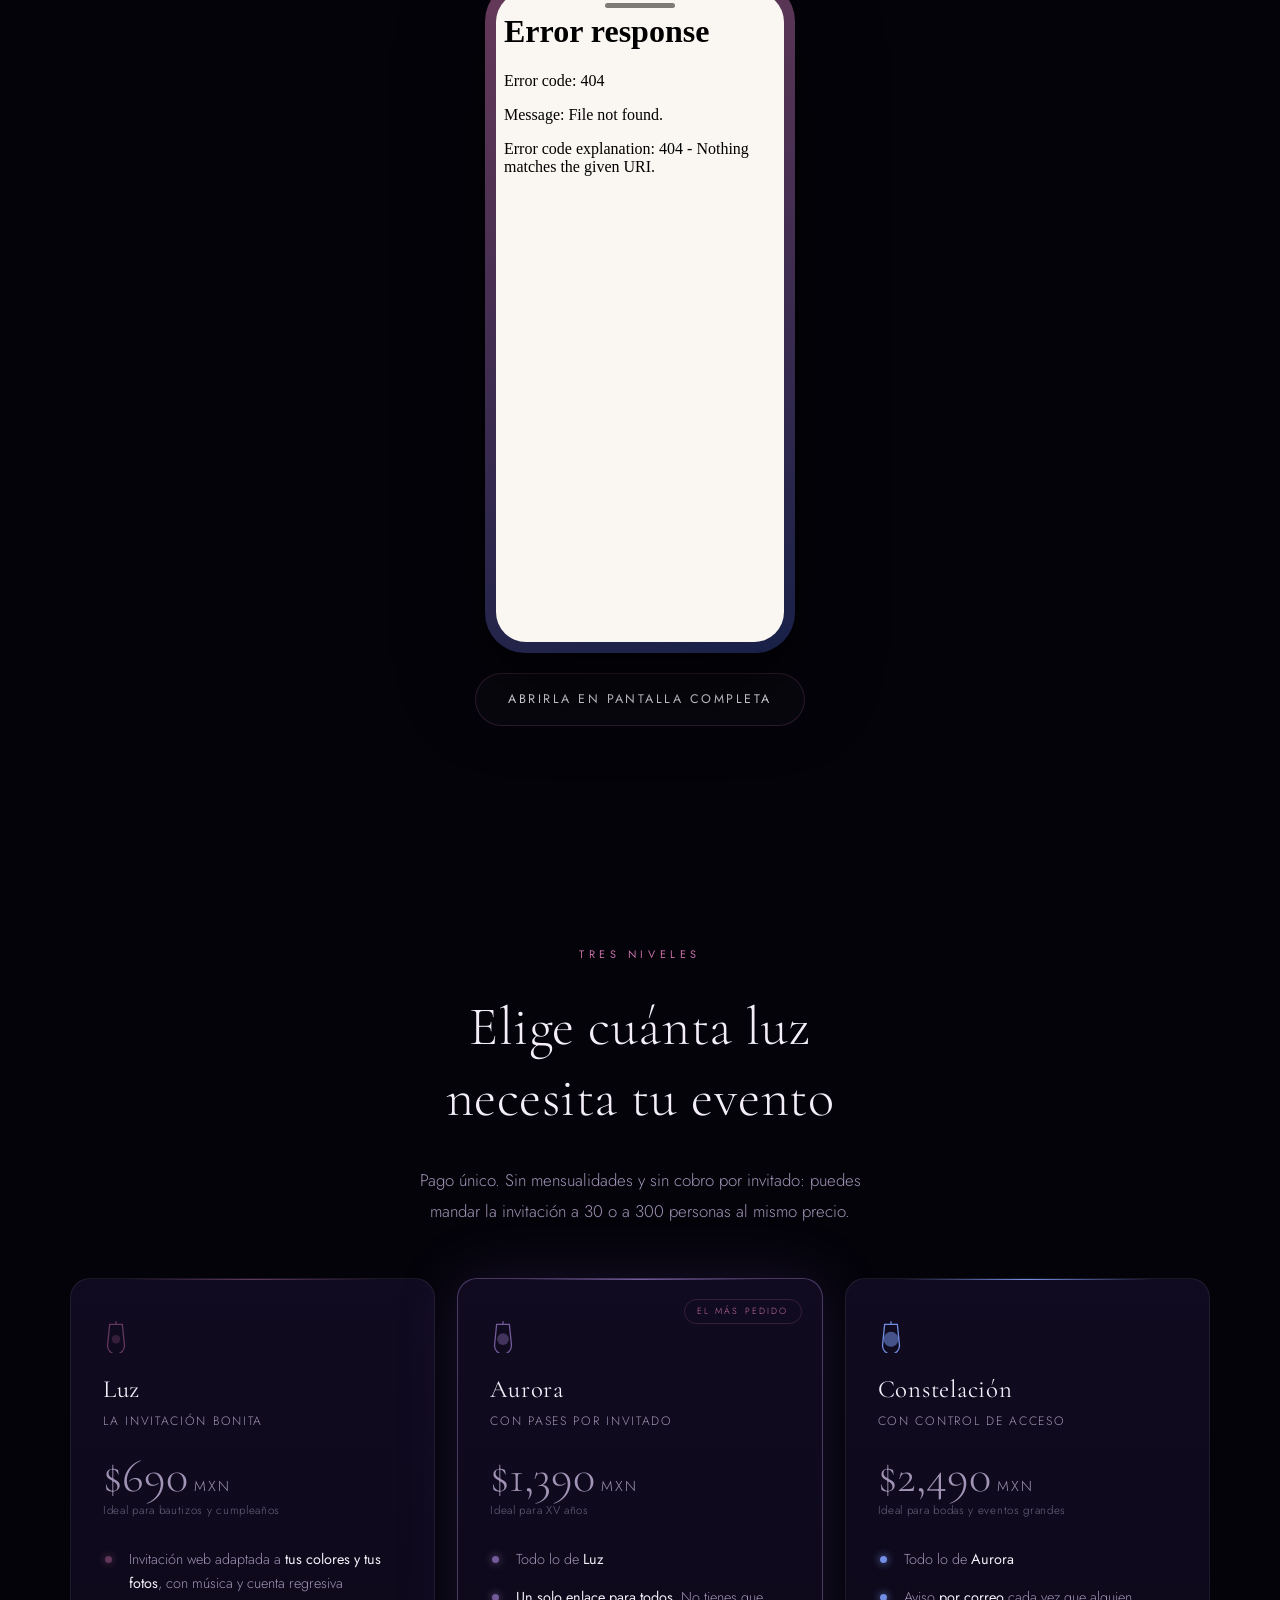
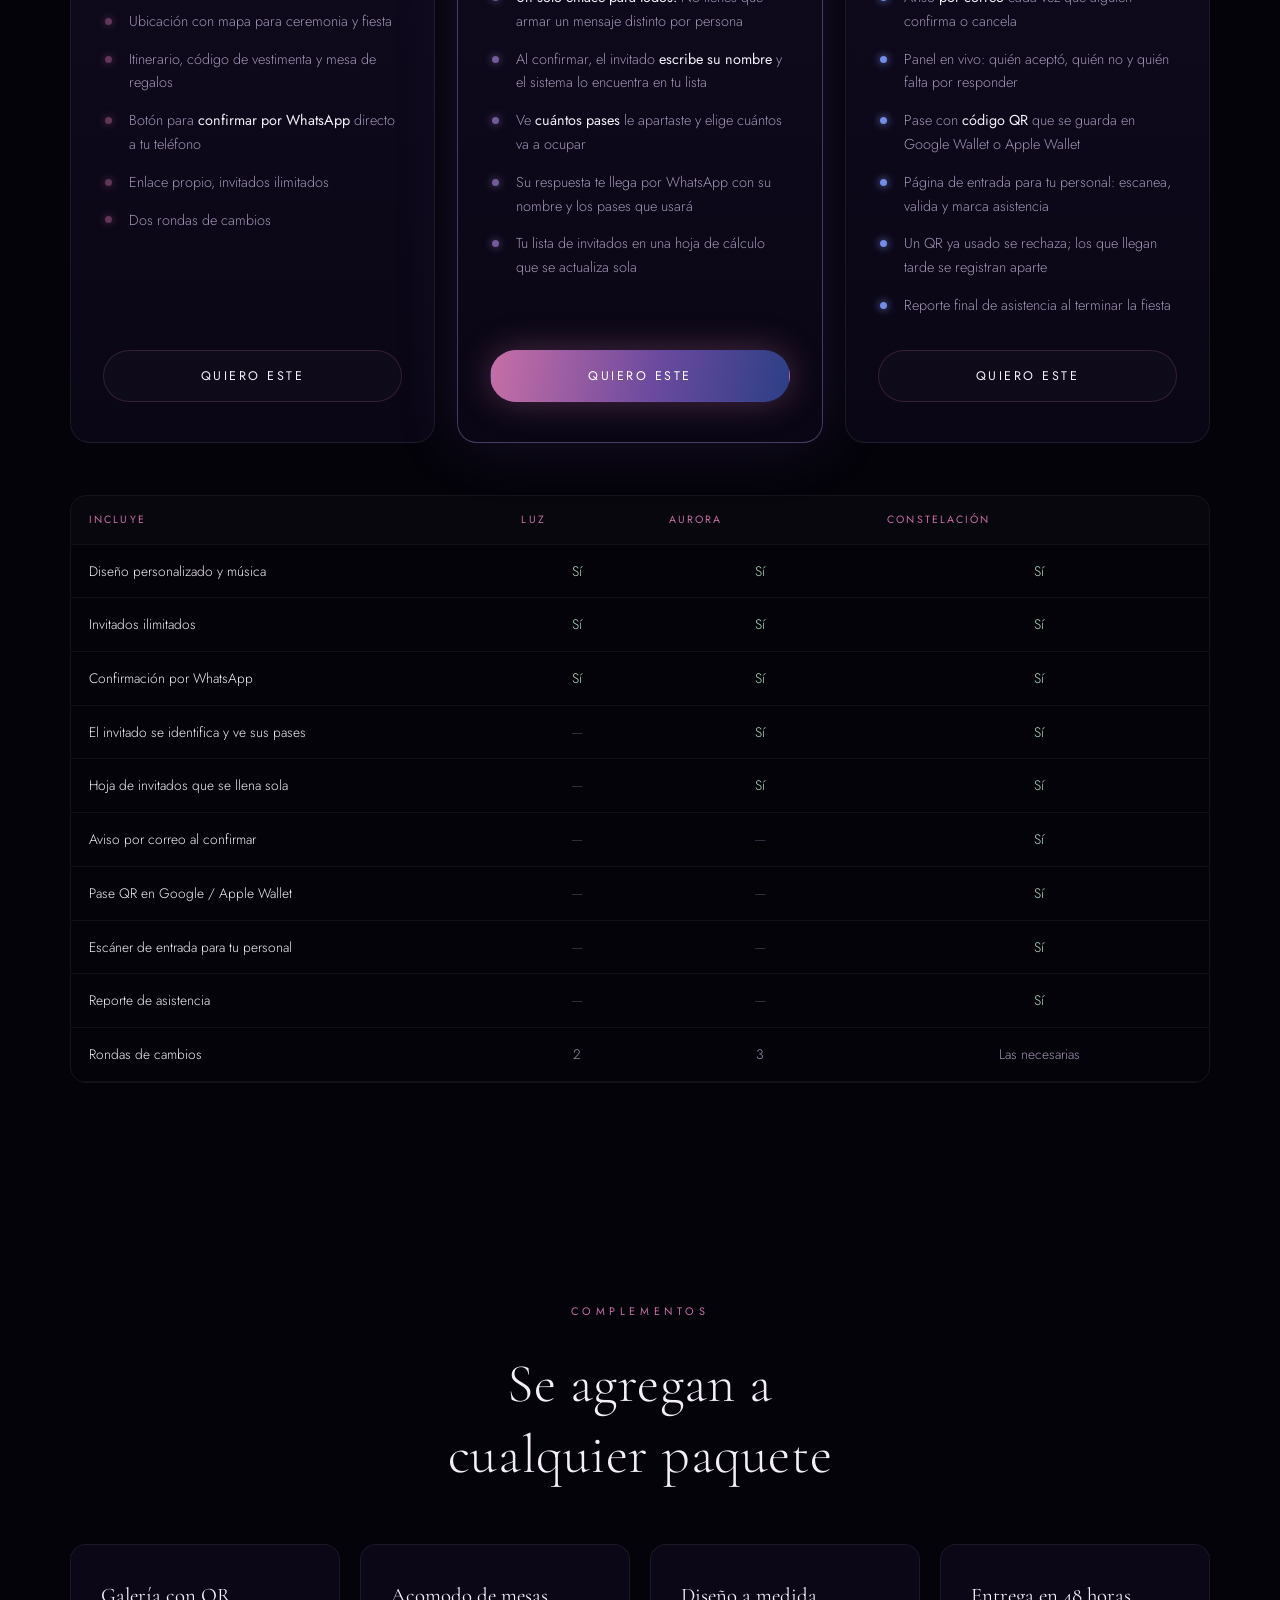
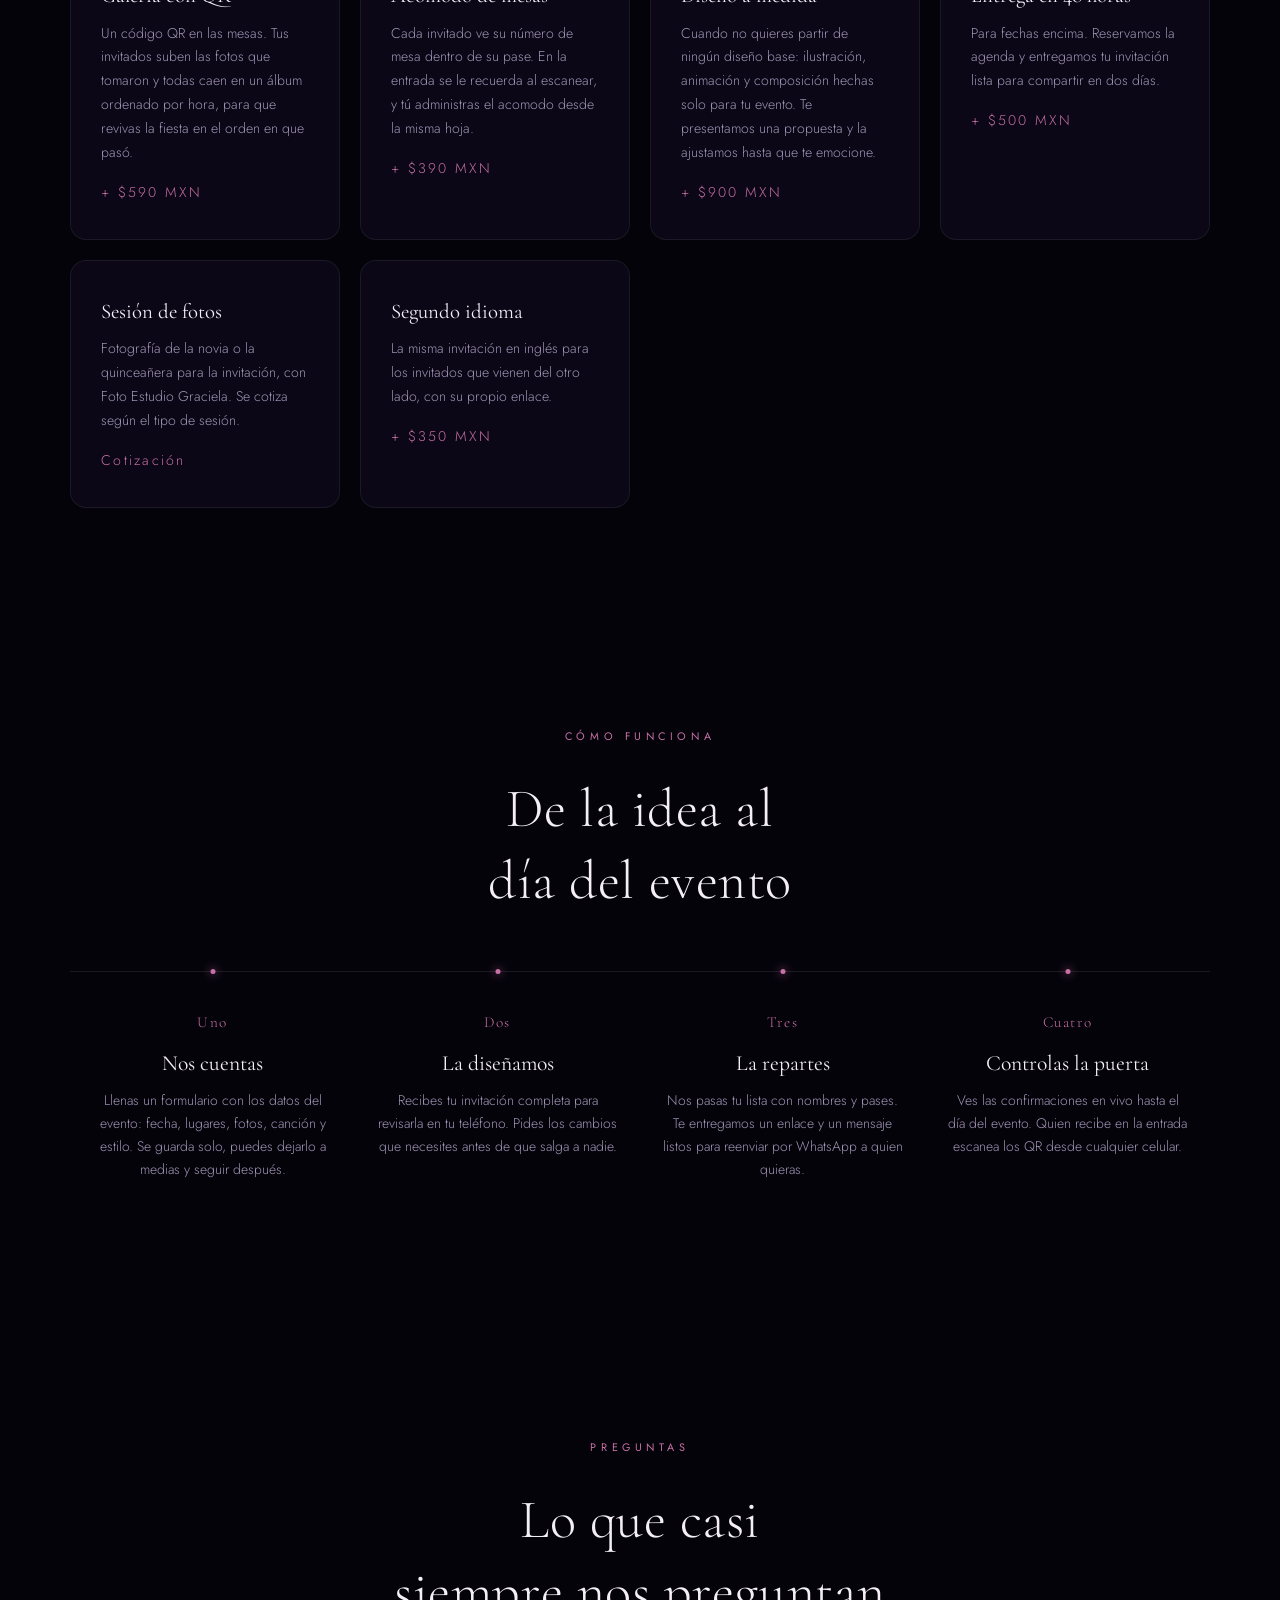
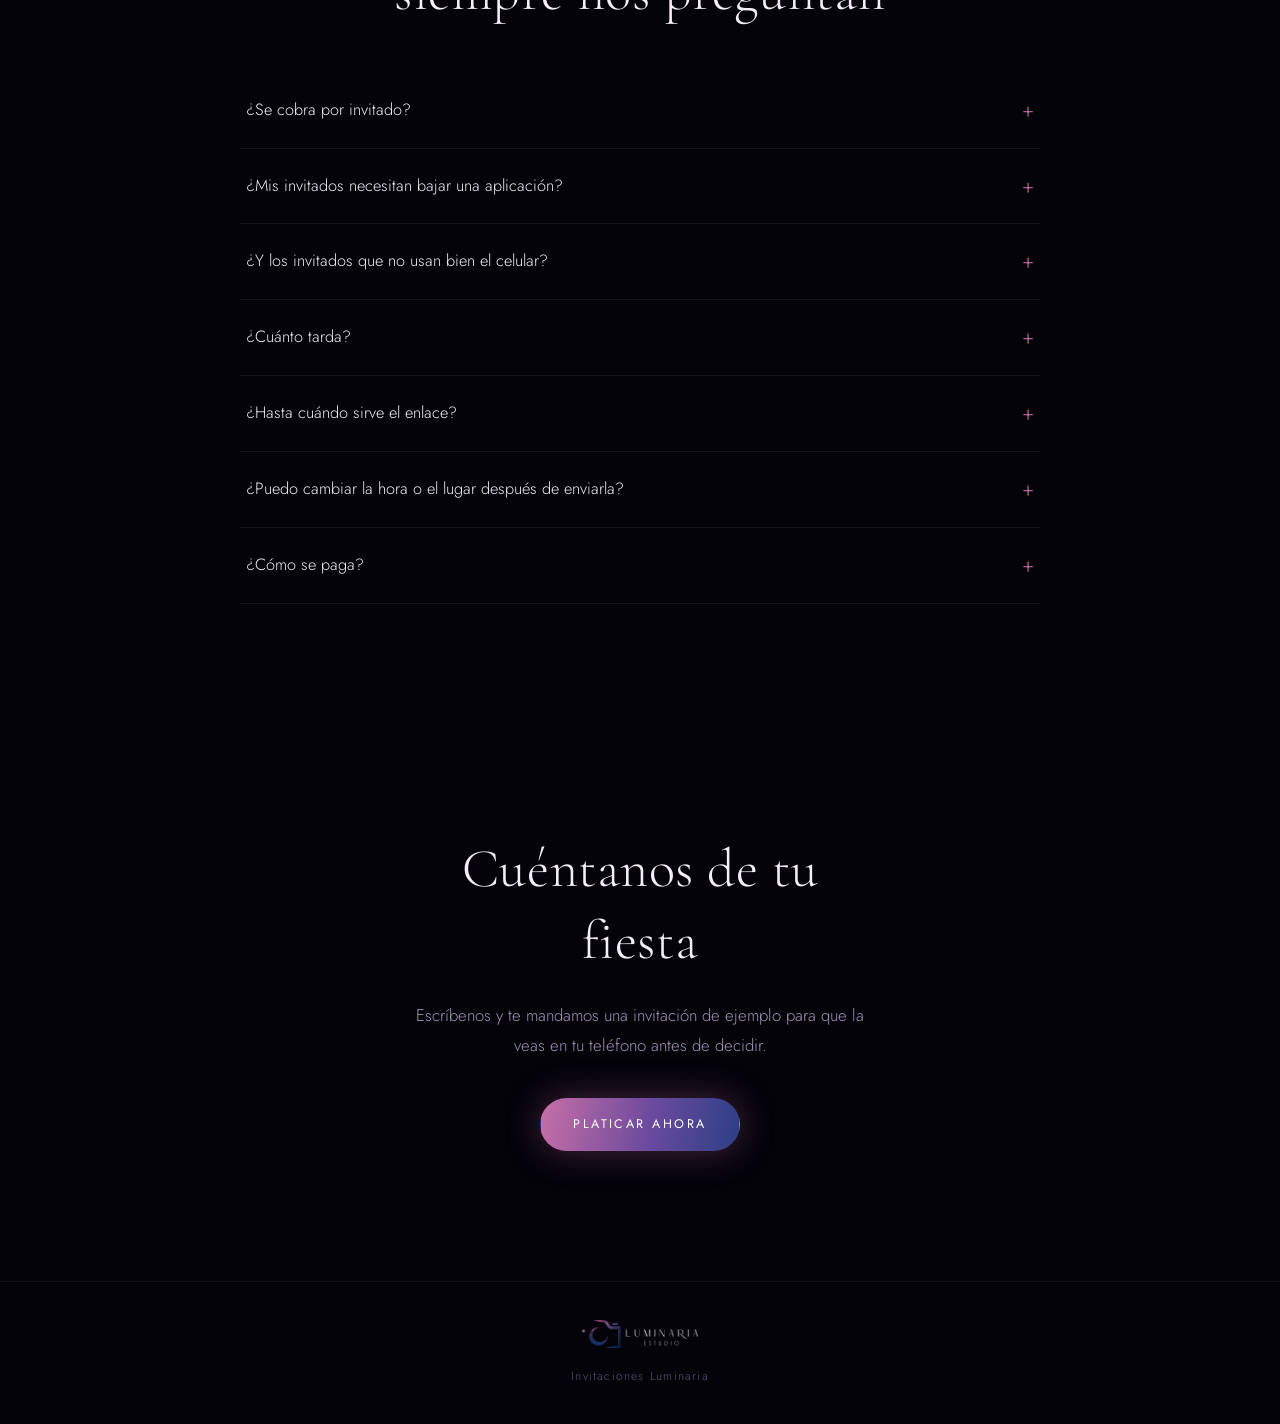
==== commit 0a6f25a5: "Add files via upload" ====
--- a/index.html
+++ b/index.html
@@ -135,7 +135,17 @@
 }
 .pista{margin-top:26px;font-size:.78rem;letter-spacing:.08em;color:#6f6383}
 
-.vitrina{margin-top:38px;display:flex;flex-direction:column;align-items:center;gap:22px}
+.vitrina{margin-top:38px;display:flex;flex-direction:column;align-items:center;gap:20px}
+.versiones{display:flex;gap:8px}
+.versiones[hidden]{display:none}
+.versiones button{
+  border:1px solid var(--linea);background:transparent;color:var(--tenue);
+  border-radius:100px;padding:8px 20px;font-family:var(--texto);
+  font-size:.68rem;letter-spacing:.18em;text-transform:uppercase;cursor:pointer;
+  transition:background .25s,color .25s,border-color .25s;
+}
+.versiones button:hover{color:var(--luz);border-color:var(--rosa)}
+.versiones button[aria-pressed="true"]{background:rgba(199,111,166,.22);border-color:var(--rosa);color:var(--luz)}
 .telefono{
   position:relative;width:min(310px,82vw);aspect-ratio:9/19.5;
   border-radius:40px;padding:11px;
@@ -437,12 +447,13 @@
   <p class="pista">Toca un evento y mira la invitación completa aquí mismo</p>
 
   <div class="vitrina">
+    <div class="versiones" id="versiones" hidden></div>
     <div class="telefono">
       <span class="bisel"></span>
       <iframe id="marco" title="Invitación de ejemplo" loading="lazy"
-              src="ejemplos/invitacion.html?t=boda"></iframe>
+              src="ejemplos/boda.html"></iframe>
     </div>
-    <a class="boton boton-linea" id="abrir-ejemplo" href="ejemplos/invitacion.html?t=boda"
+    <a class="boton boton-linea" id="abrir-ejemplo" href="ejemplos/boda.html"
        target="_blank" rel="noopener">Abrirla en pantalla completa</a>
   </div>
 </section>
@@ -852,19 +863,49 @@
   // los botones de la página abren el chat con una pregunta ya escrita
   /* ---------- vitrina de ejemplos ---------- */
   (function(){
-    var tira  = document.getElementById("eventos");
-    var marco = document.getElementById("marco");
-    var abrir = document.getElementById("abrir-ejemplo");
+    var tira   = document.getElementById("eventos");
+    var marco  = document.getElementById("marco");
+    var abrir  = document.getElementById("abrir-ejemplo");
+    var caja   = document.getElementById("versiones");
     if (!tira) return;
+
+    // temas con varias versiones: [etiqueta, archivo]
+    var VERSIONES = {
+      xv: [["Versión 1","xv-1"], ["Versión 2","xv-2"]]
+    };
+
+    function muestra(archivo){
+      var url = "ejemplos/" + archivo + ".html";
+      marco.src = url;
+      abrir.href = url;
+    }
+
+    function pintaVersiones(tema){
+      var lista = VERSIONES[tema];
+      caja.innerHTML = "";
+      if (!lista){ caja.hidden = true; muestra(tema); return; }
+      caja.hidden = false;
+      lista.forEach(function(v, i){
+        var b = document.createElement("button");
+        b.type = "button";
+        b.textContent = v[0];
+        if (i === 0) b.setAttribute("aria-pressed","true");
+        b.addEventListener("click", function(){
+          caja.querySelectorAll("button").forEach(function(o){ o.removeAttribute("aria-pressed"); });
+          b.setAttribute("aria-pressed","true");
+          muestra(v[1]);
+        });
+        caja.appendChild(b);
+      });
+      muestra(lista[0][1]);
+    }
 
     tira.addEventListener("click", function(e){
       var b = e.target.closest("button[data-t]");
       if (!b) return;
       tira.querySelectorAll("button").forEach(function(o){ o.removeAttribute("aria-selected"); });
       b.setAttribute("aria-selected","true");
-      var url = "ejemplos/invitacion.html?t=" + b.dataset.t;
-      marco.src = url;
-      abrir.href = url;
+      pintaVersiones(b.dataset.t);
     });
   })();
 
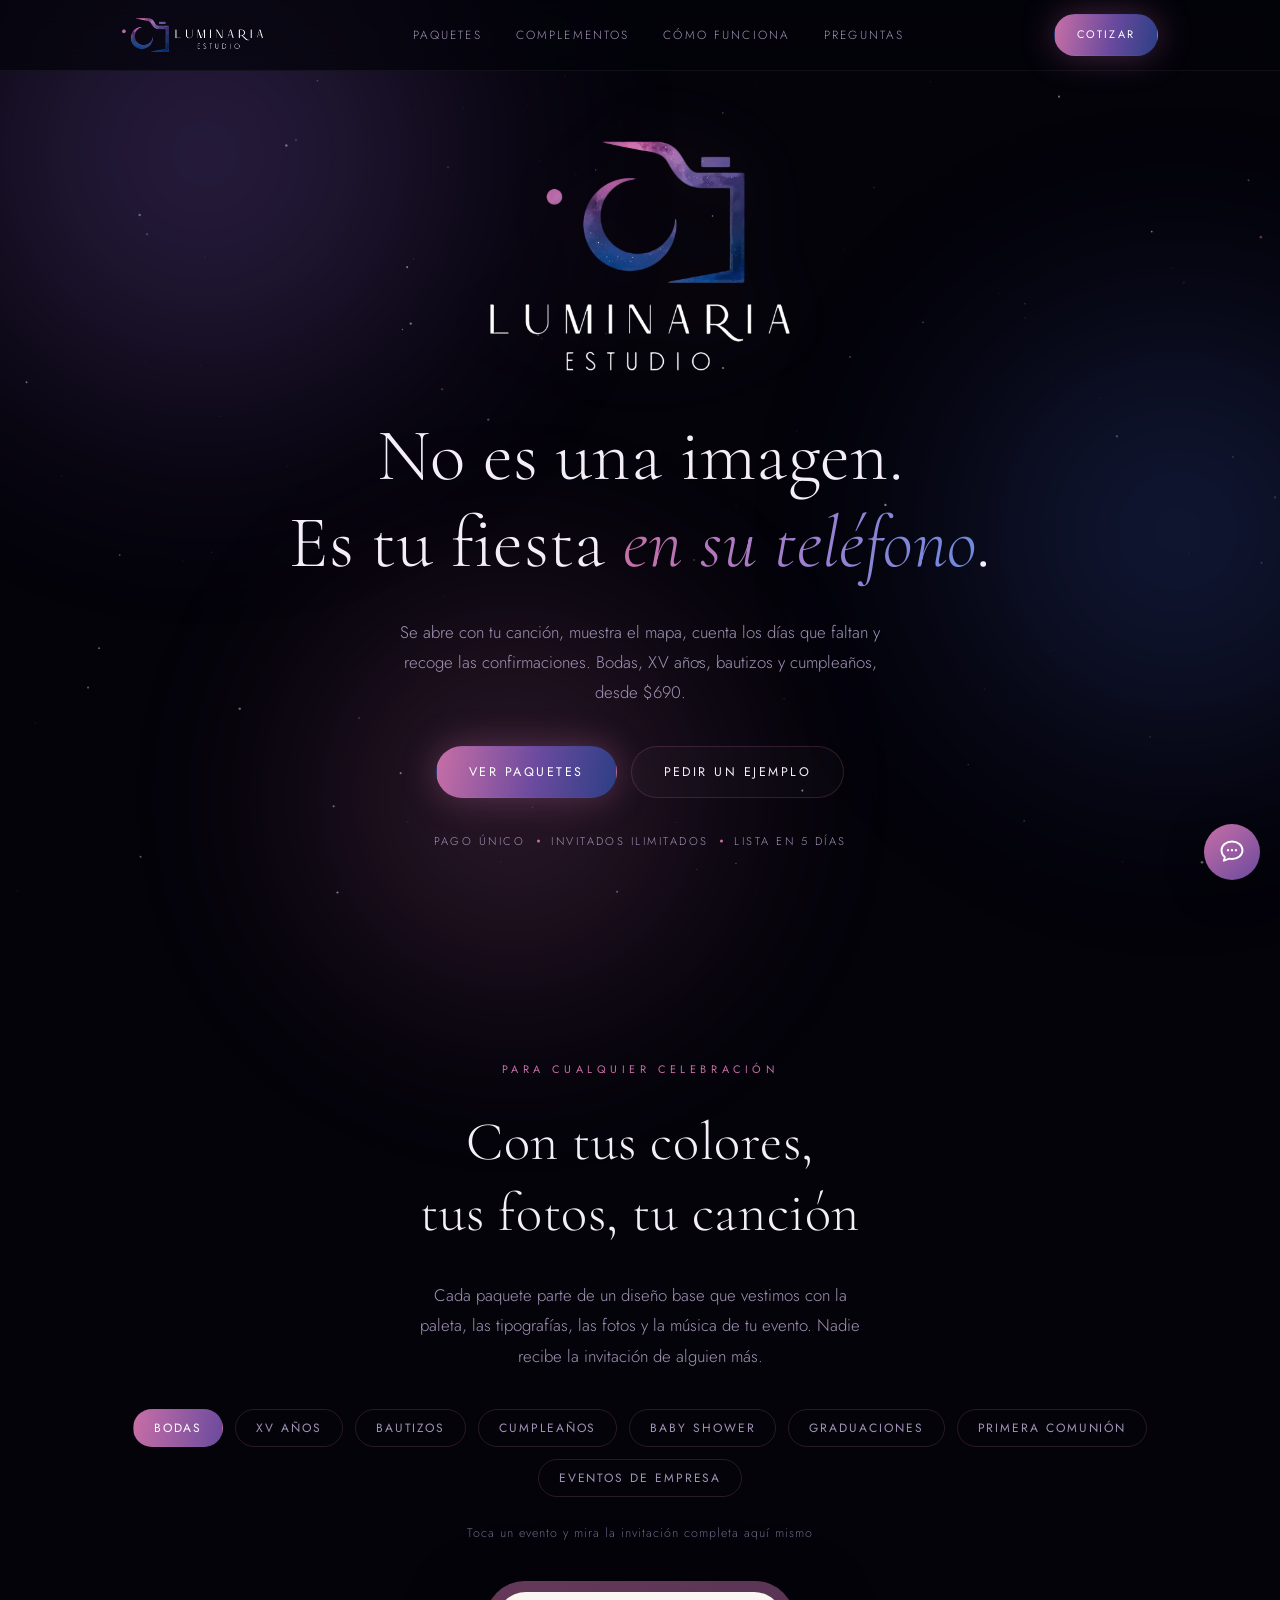
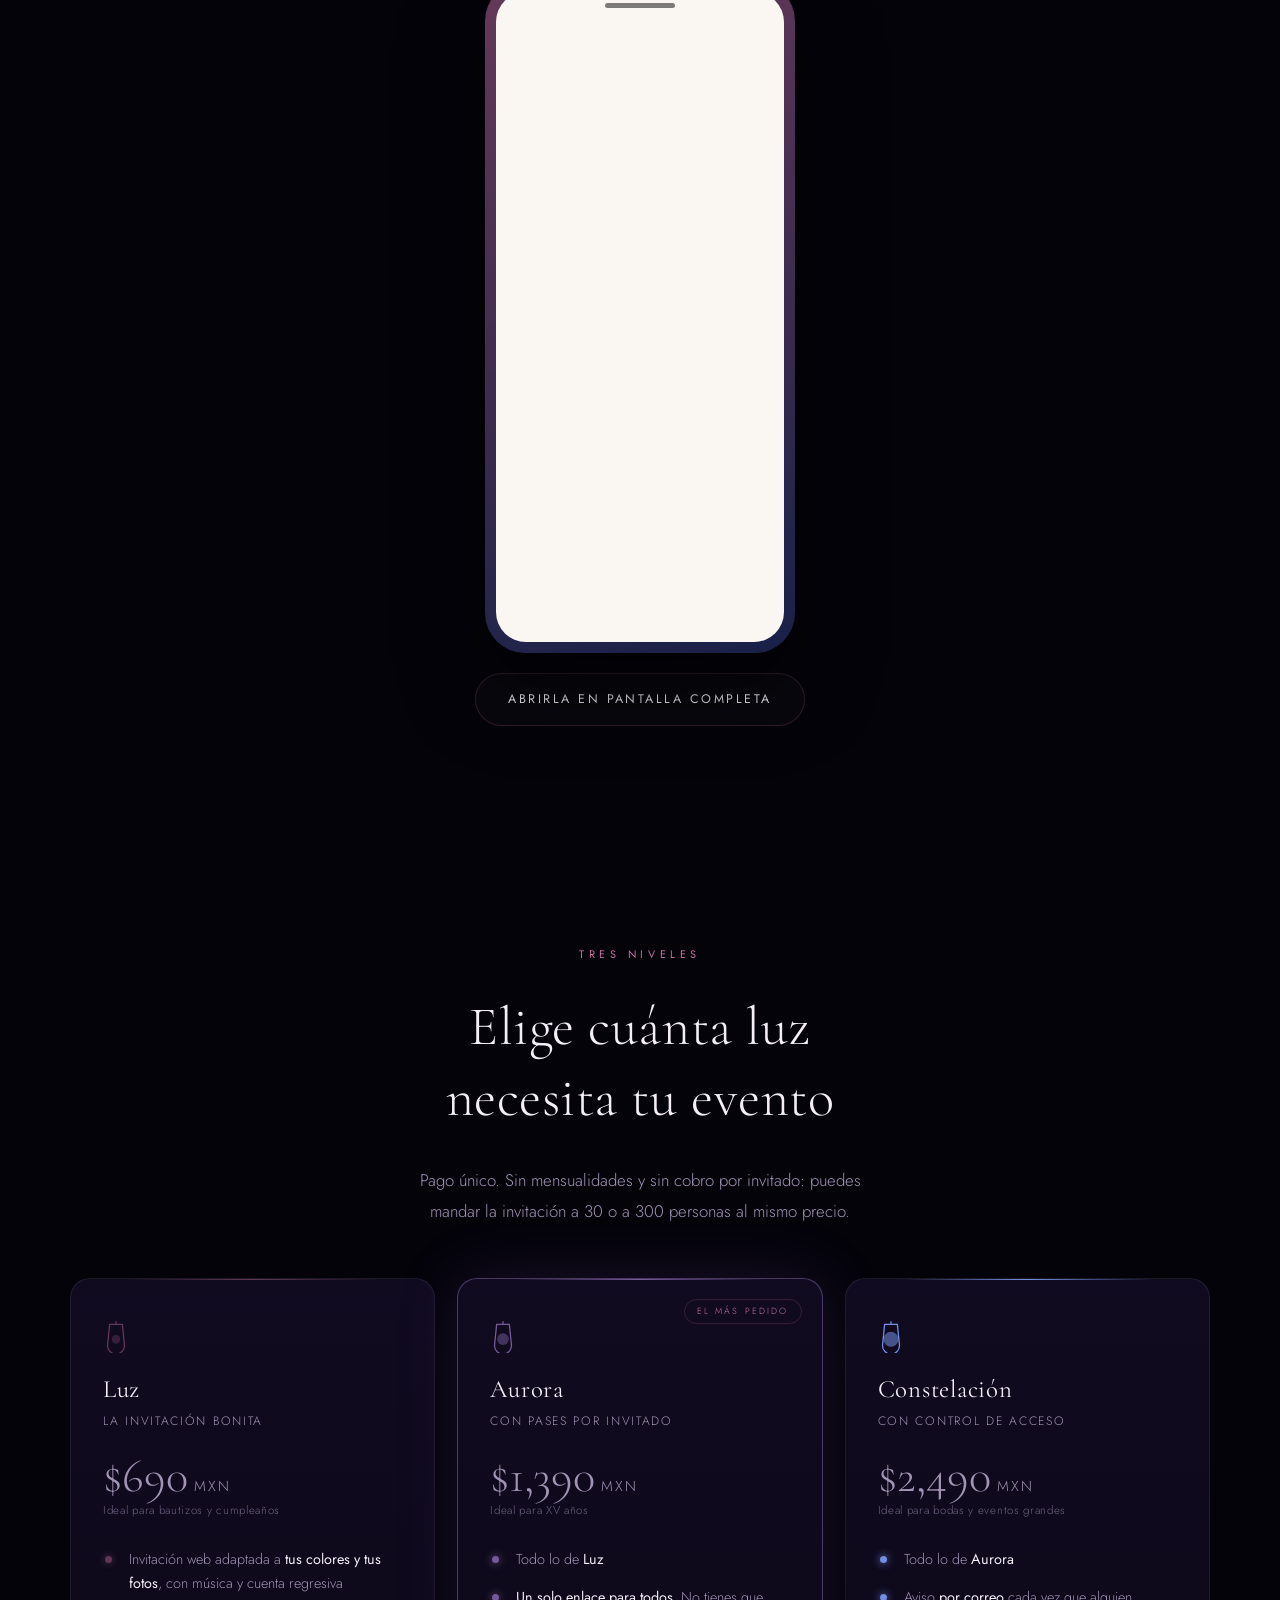
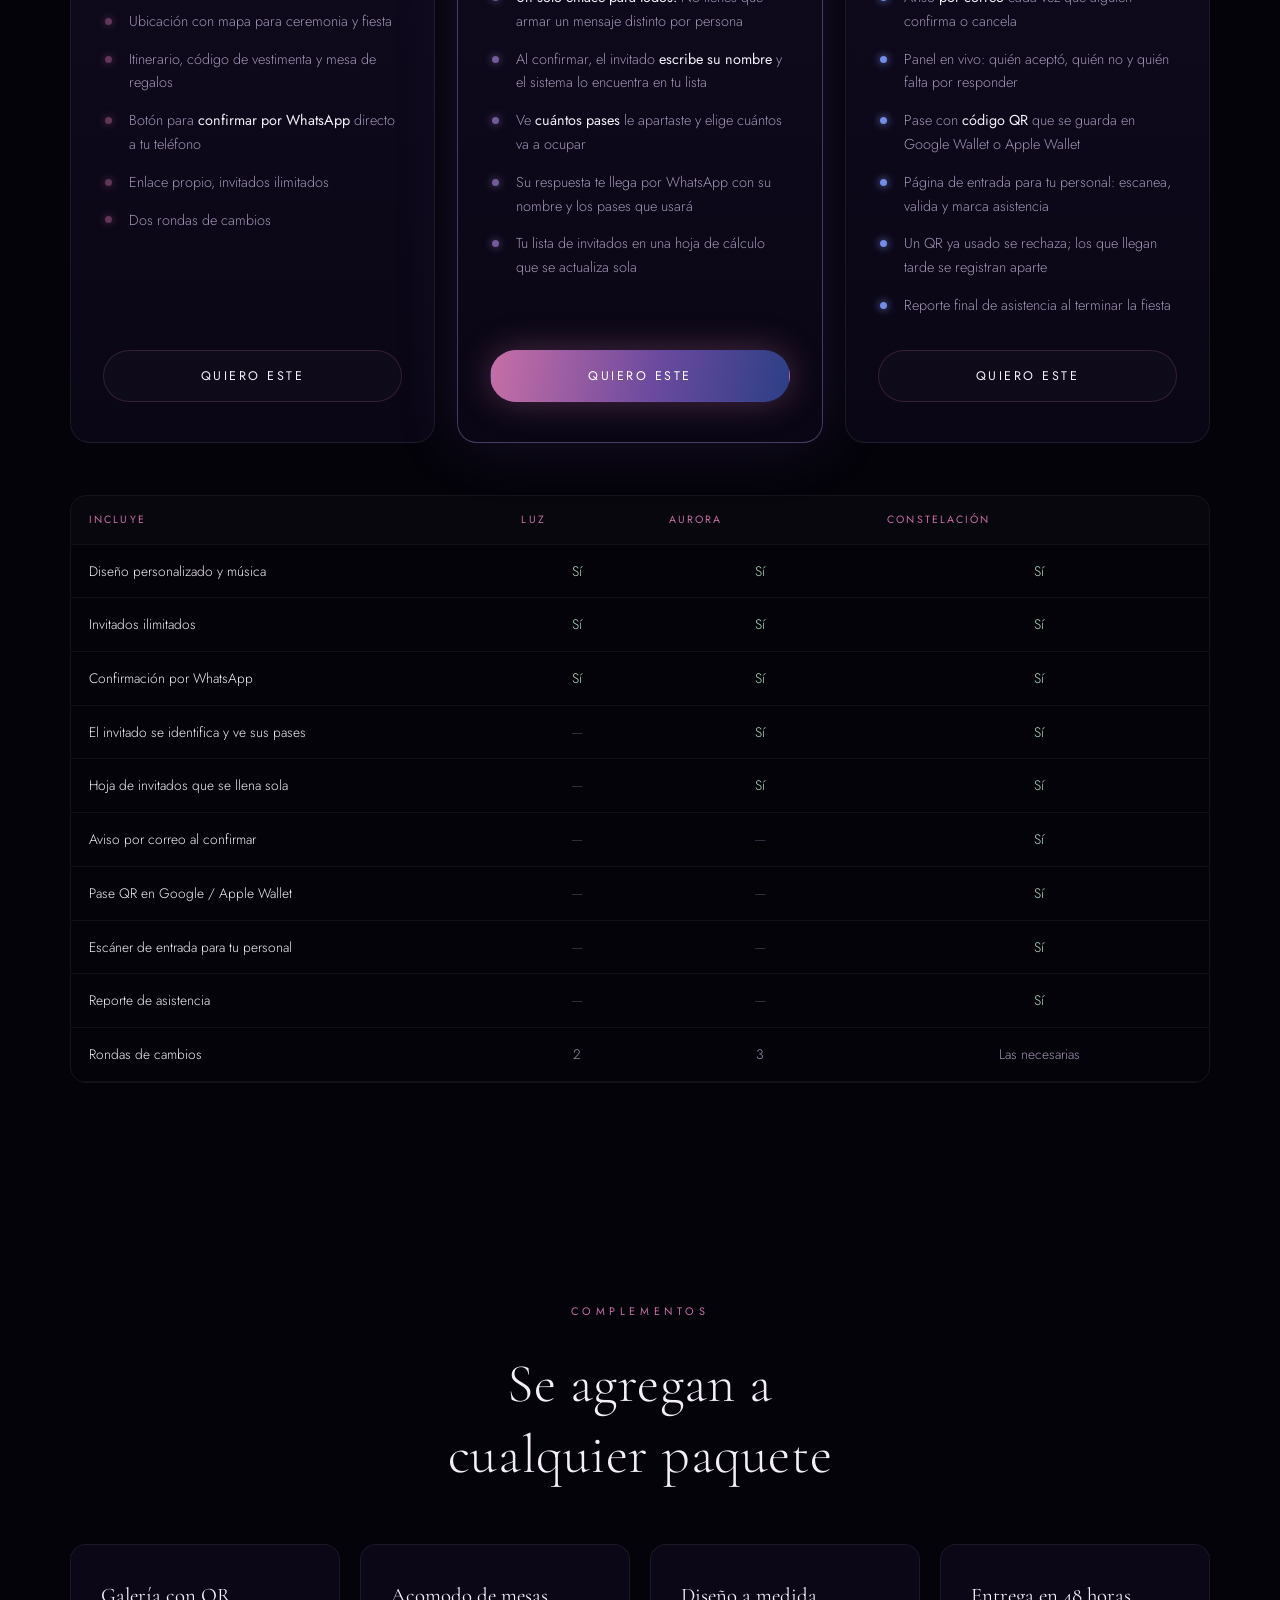
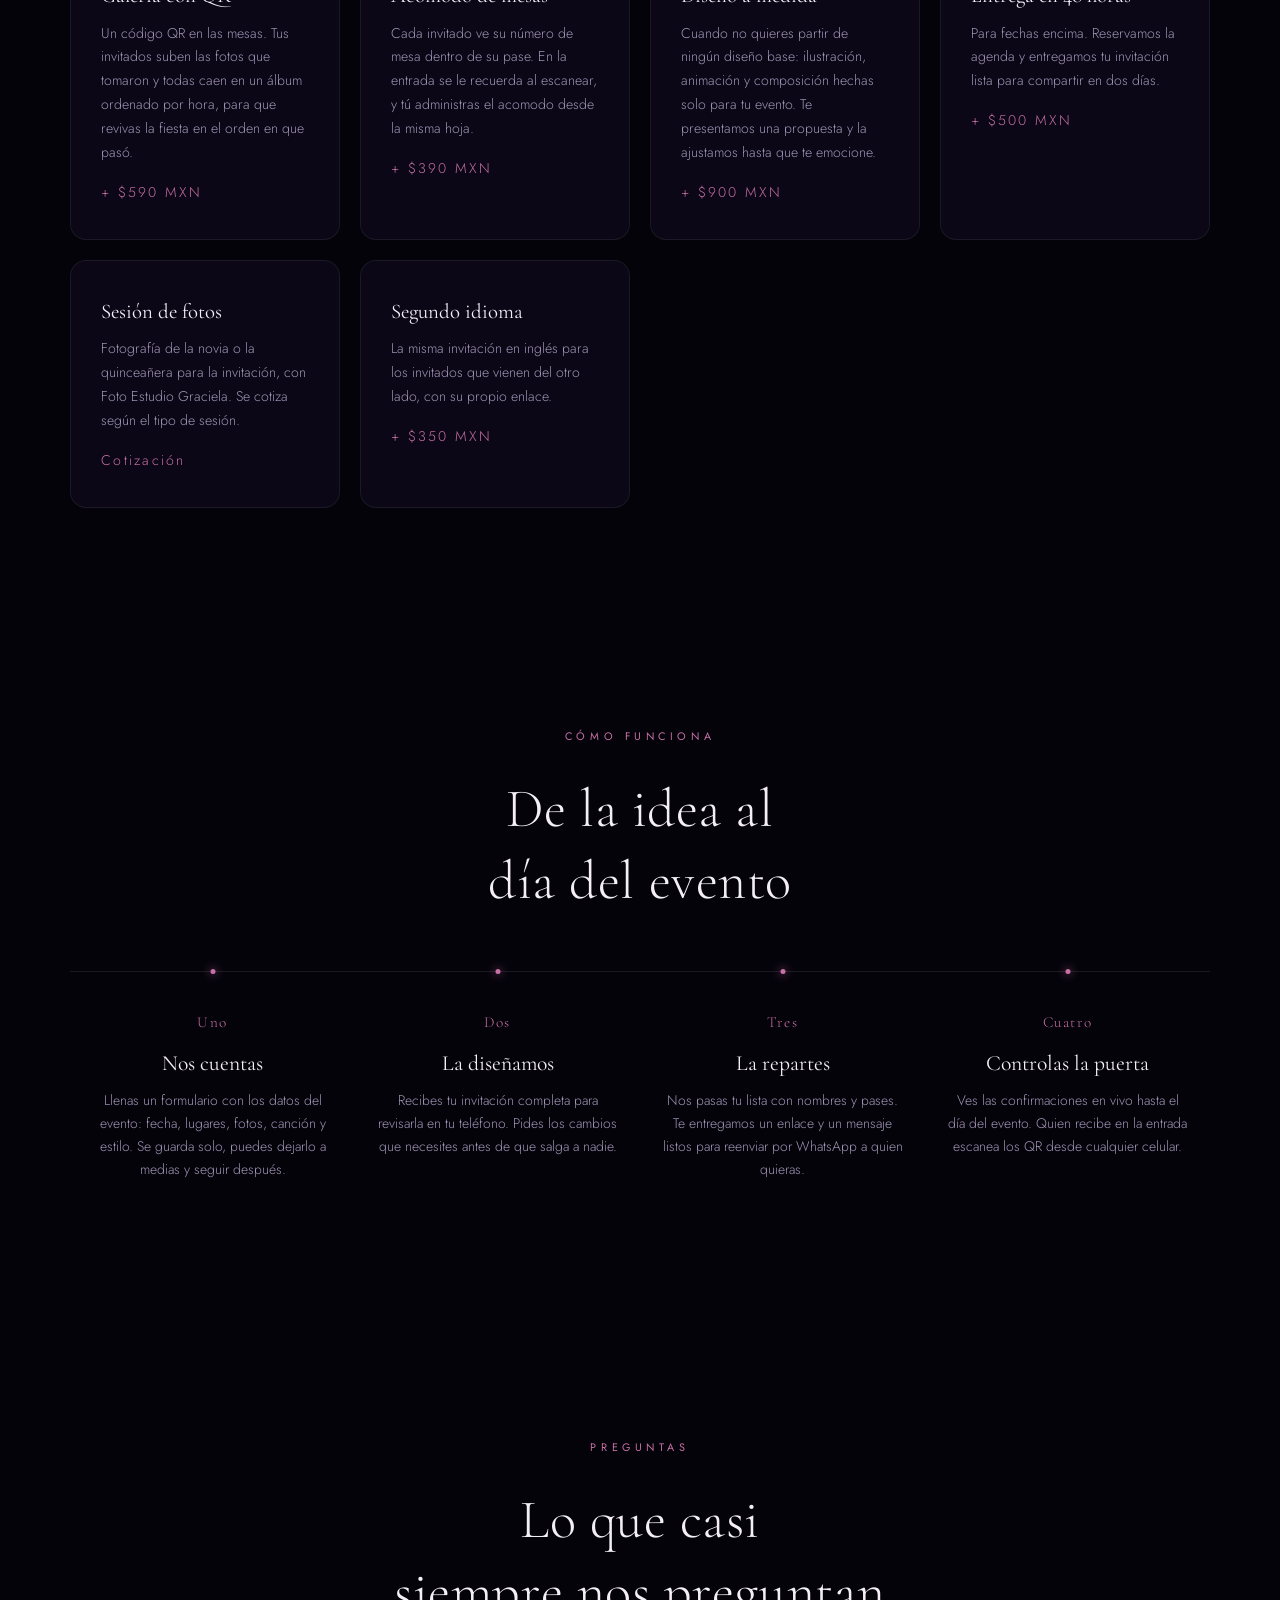
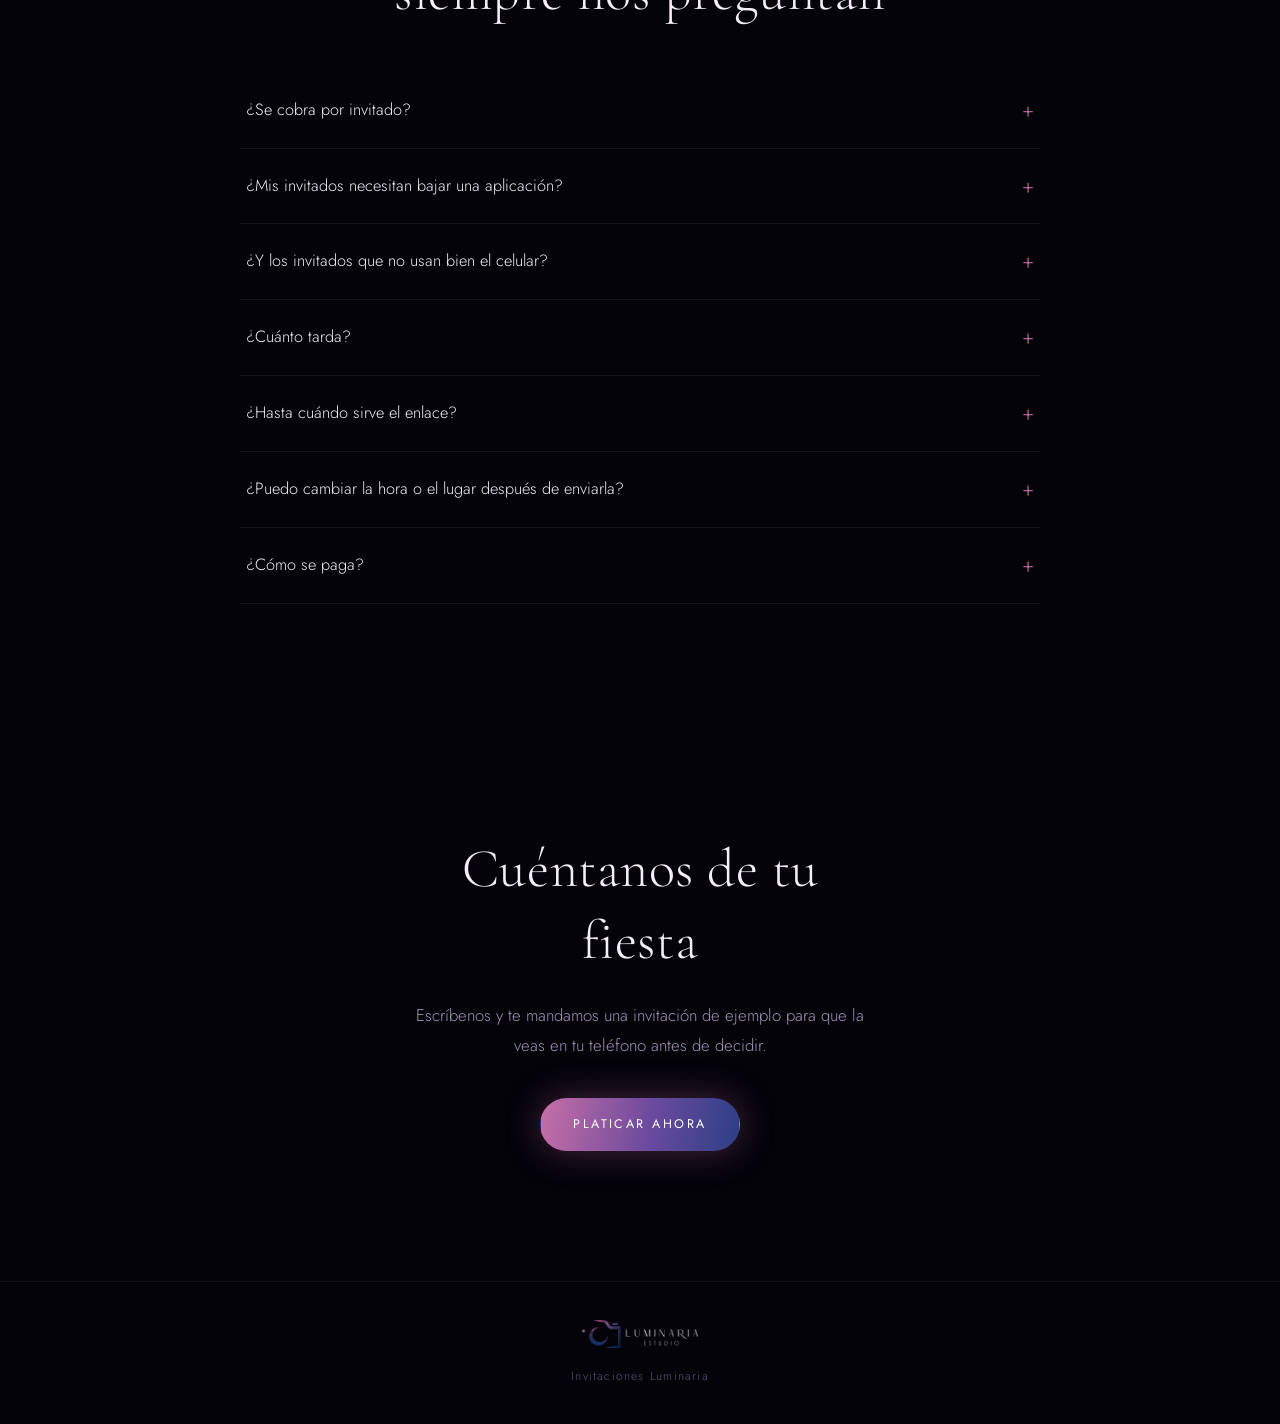
==== commit d9912564: "Add files via upload" ====
--- a/index.html
+++ b/index.html
@@ -160,6 +160,20 @@
   width:100%;height:100%;border:0;border-radius:30px;
   background:#faf7f2;display:block;
 }
+.telefono iframe[hidden]{display:none}
+.sinmuestra{
+  width:100%;height:100%;border-radius:30px;background:var(--tinta);
+  display:flex;flex-direction:column;align-items:center;justify-content:center;
+  gap:14px;padding:36px 28px;text-align:center;
+}
+.sinmuestra[hidden]{display:none}
+.sinmuestra p{font-family:var(--display);font-size:1.5rem;color:var(--luz)}
+.sinmuestra span{font-size:.86rem;color:var(--tenue);line-height:1.6}
+.sinmuestra button{
+  margin-top:6px;background:linear-gradient(100deg,var(--rosa),var(--violeta));
+  border:none;color:#fff;border-radius:100px;padding:11px 24px;cursor:pointer;
+  font-family:var(--texto);font-size:.68rem;letter-spacing:.2em;text-transform:uppercase;
+}
 
 /* ---------- paquetes ---------- */
 .paquetes{display:grid;grid-template-columns:repeat(3,1fr);gap:22px;margin-top:52px;align-items:start}
@@ -450,10 +464,14 @@
     <div class="versiones" id="versiones" hidden></div>
     <div class="telefono">
       <span class="bisel"></span>
-      <iframe id="marco" title="Invitación de ejemplo" loading="lazy"
-              src="ejemplos/boda.html"></iframe>
+      <iframe id="marco" title="Invitación de ejemplo" loading="lazy"></iframe>
+      <div class="sinmuestra" id="sinmuestra" hidden>
+        <p>Muestra en camino</p>
+        <span>Todavía no tenemos un ejemplo público de este tipo de evento. Pregúntanos y te enseñamos uno.</span>
+        <button type="button" data-chat="Quiero ver un ejemplo de invitación">Pedir un ejemplo</button>
+      </div>
     </div>
-    <a class="boton boton-linea" id="abrir-ejemplo" href="ejemplos/boda.html"
+    <a class="boton boton-linea" id="abrir-ejemplo" href="#"
        target="_blank" rel="noopener">Abrirla en pantalla completa</a>
   </div>
 </section>
@@ -861,42 +879,73 @@
   });
 
   // los botones de la página abren el chat con una pregunta ya escrita
+  /* ==========================================================
+     TUS INVITACIONES DE MUESTRA
+     Pega aquí la liga publicada de cada una. Para agregar una
+     versión más, añade otro renglón al arreglo. Para dejar un
+     evento sin muestra, déjalo vacío: []
+     ========================================================== */
+  var MUESTRAS = {
+    boda: [
+      ["Adrián y Lizbeth", "https://foto-graciela.github.io/ADRIAN-LIZBETH/"]
+    ],
+    xv: [
+      ["Versión 1", "https://edgarucho.github.io/XV-XIMENA/"],
+      ["Versión 2", "https://edgarucho.github.io/INVITACION-MEILYN/"]
+    ],
+    bautizo:    [],
+    cumpleanos: [],
+    baby:       [],
+    graduacion: [],
+    comunion:   [],
+    empresa:    []
+  };
+
   /* ---------- vitrina de ejemplos ---------- */
   (function(){
     var tira   = document.getElementById("eventos");
     var marco  = document.getElementById("marco");
+    var vacio  = document.getElementById("sinmuestra");
     var abrir  = document.getElementById("abrir-ejemplo");
     var caja   = document.getElementById("versiones");
     if (!tira) return;
 
-    // temas con varias versiones: [etiqueta, archivo]
-    var VERSIONES = {
-      xv: [["Versión 1","xv-1"], ["Versión 2","xv-2"]]
-    };
-
-    function muestra(archivo){
-      var url = "ejemplos/" + archivo + ".html";
+    function muestra(url){
+      if (!url){
+        marco.hidden = true;
+        marco.removeAttribute("src");
+        vacio.hidden = false;
+        abrir.style.display = "none";
+        return;
+      }
+      vacio.hidden = true;
+      marco.hidden = false;
       marco.src = url;
       abrir.href = url;
+      abrir.style.display = "";
     }
 
-    function pintaVersiones(tema){
-      var lista = VERSIONES[tema];
+    function pinta(tema){
+      var lista = MUESTRAS[tema] || [];
       caja.innerHTML = "";
-      if (!lista){ caja.hidden = true; muestra(tema); return; }
-      caja.hidden = false;
-      lista.forEach(function(v, i){
-        var b = document.createElement("button");
-        b.type = "button";
-        b.textContent = v[0];
-        if (i === 0) b.setAttribute("aria-pressed","true");
-        b.addEventListener("click", function(){
-          caja.querySelectorAll("button").forEach(function(o){ o.removeAttribute("aria-pressed"); });
-          b.setAttribute("aria-pressed","true");
-          muestra(v[1]);
+      caja.hidden = lista.length < 2;
+
+      if (!lista.length){ muestra(null); return; }
+
+      if (lista.length > 1){
+        lista.forEach(function(v, i){
+          var b = document.createElement("button");
+          b.type = "button";
+          b.textContent = v[0];
+          if (i === 0) b.setAttribute("aria-pressed","true");
+          b.addEventListener("click", function(){
+            caja.querySelectorAll("button").forEach(function(o){ o.removeAttribute("aria-pressed"); });
+            b.setAttribute("aria-pressed","true");
+            muestra(v[1]);
+          });
+          caja.appendChild(b);
         });
-        caja.appendChild(b);
-      });
+      }
       muestra(lista[0][1]);
     }
 
@@ -905,8 +954,10 @@
       if (!b) return;
       tira.querySelectorAll("button").forEach(function(o){ o.removeAttribute("aria-selected"); });
       b.setAttribute("aria-selected","true");
-      pintaVersiones(b.dataset.t);
+      pinta(b.dataset.t);
     });
+
+    pinta("boda");   // lo que se ve al cargar la página
   })();
 
   document.querySelectorAll("[data-chat]").forEach(function(el){
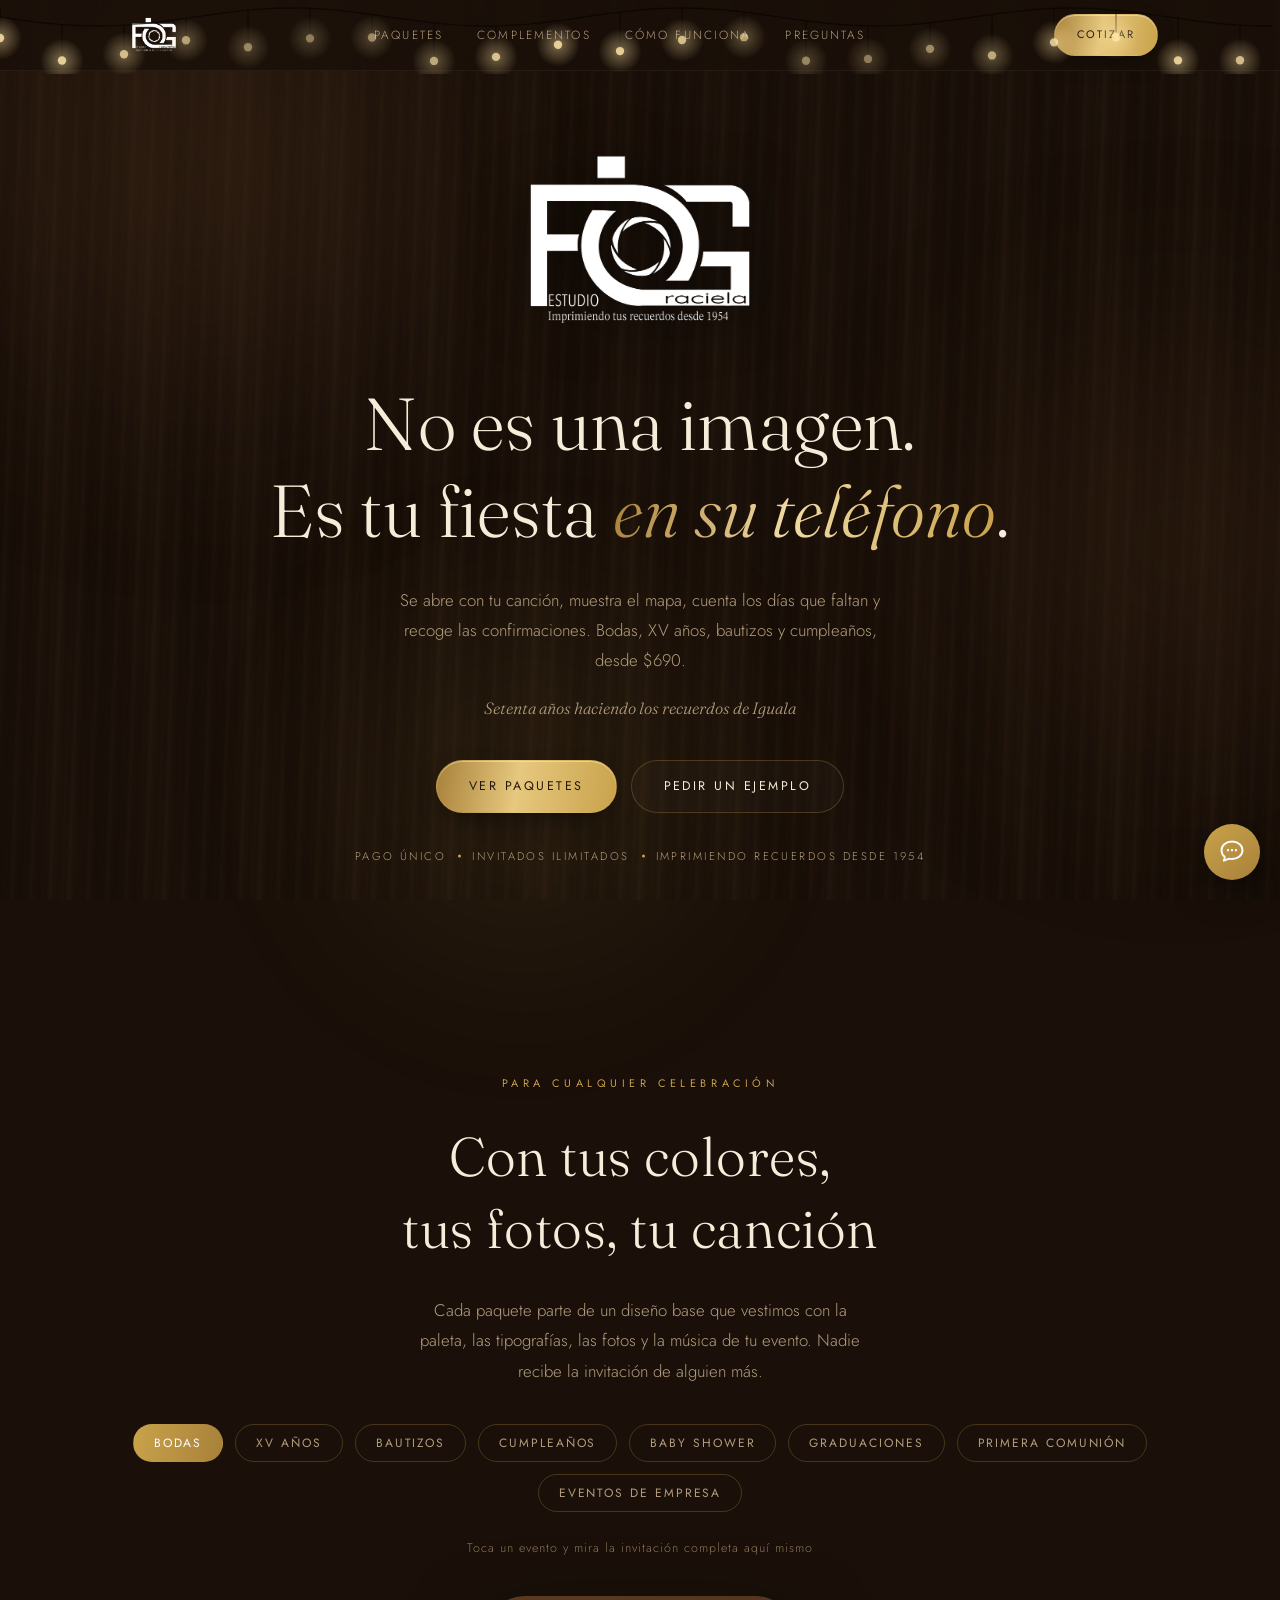
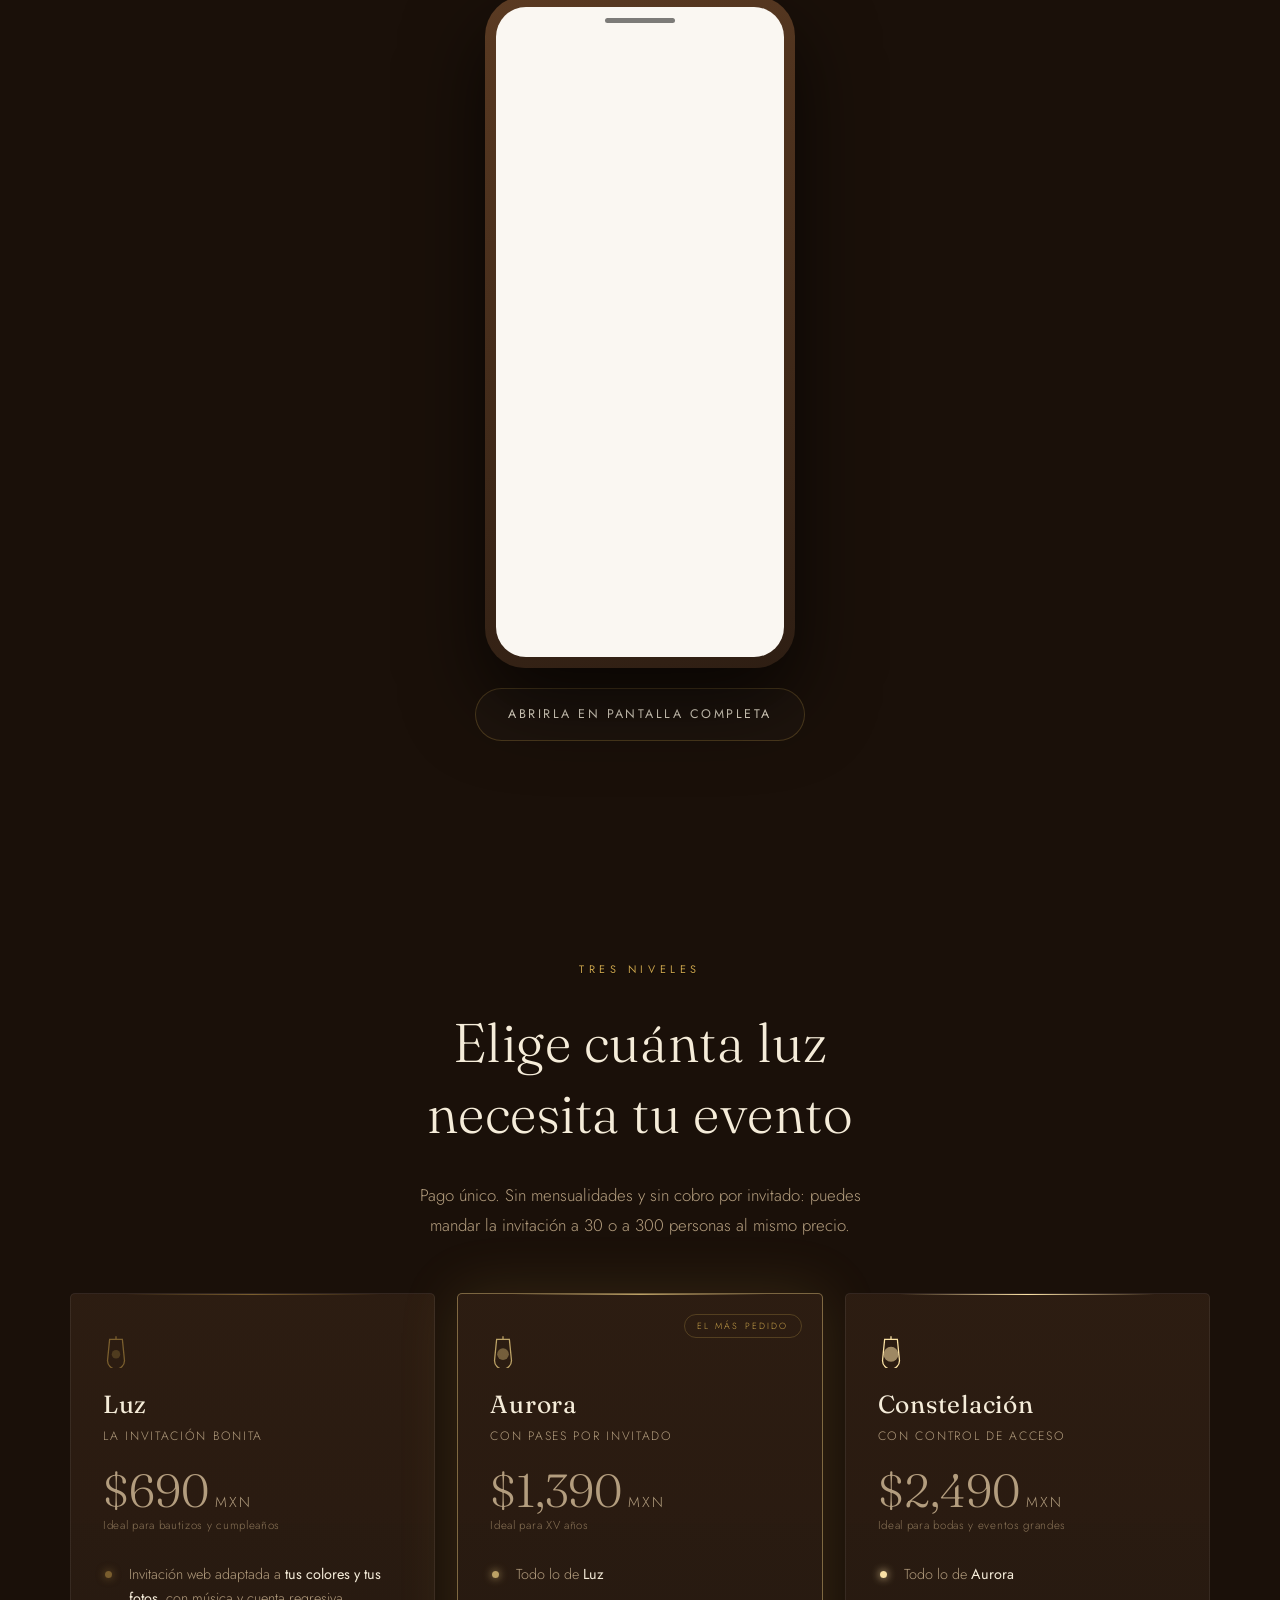
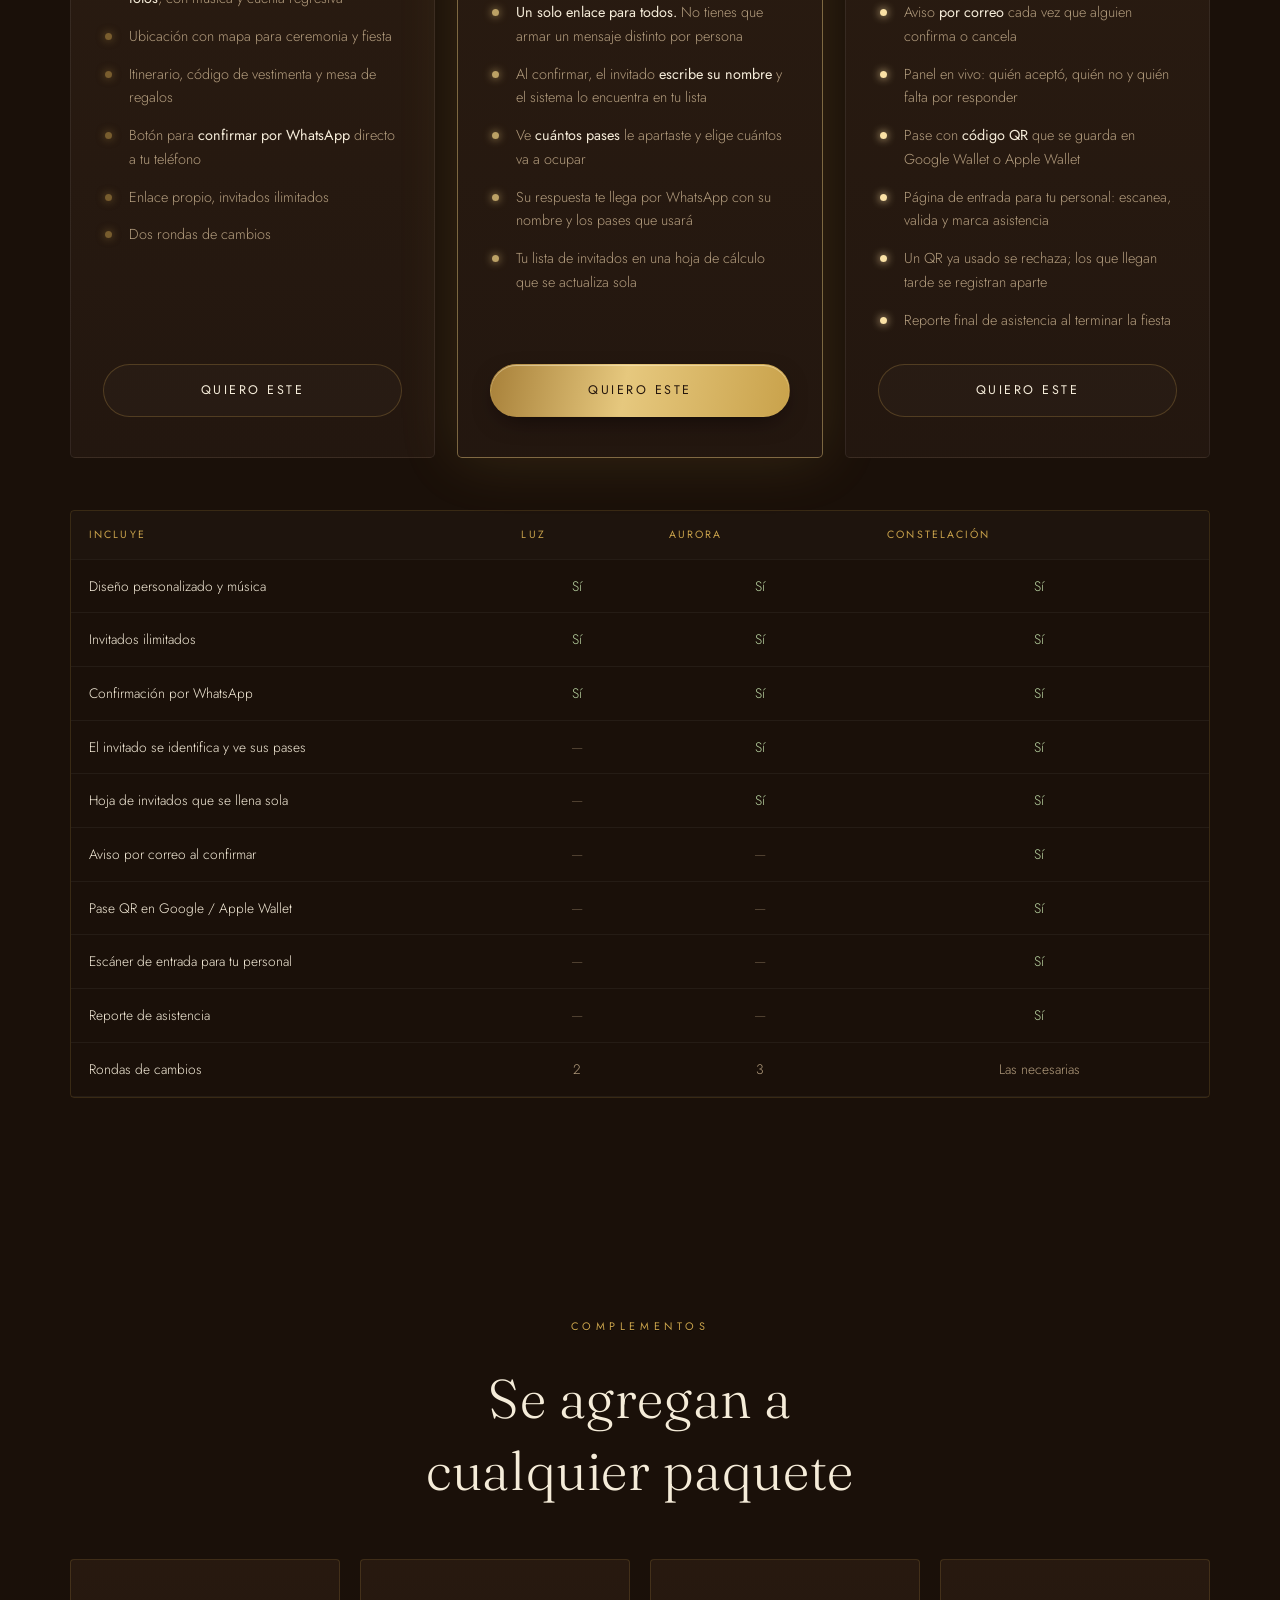
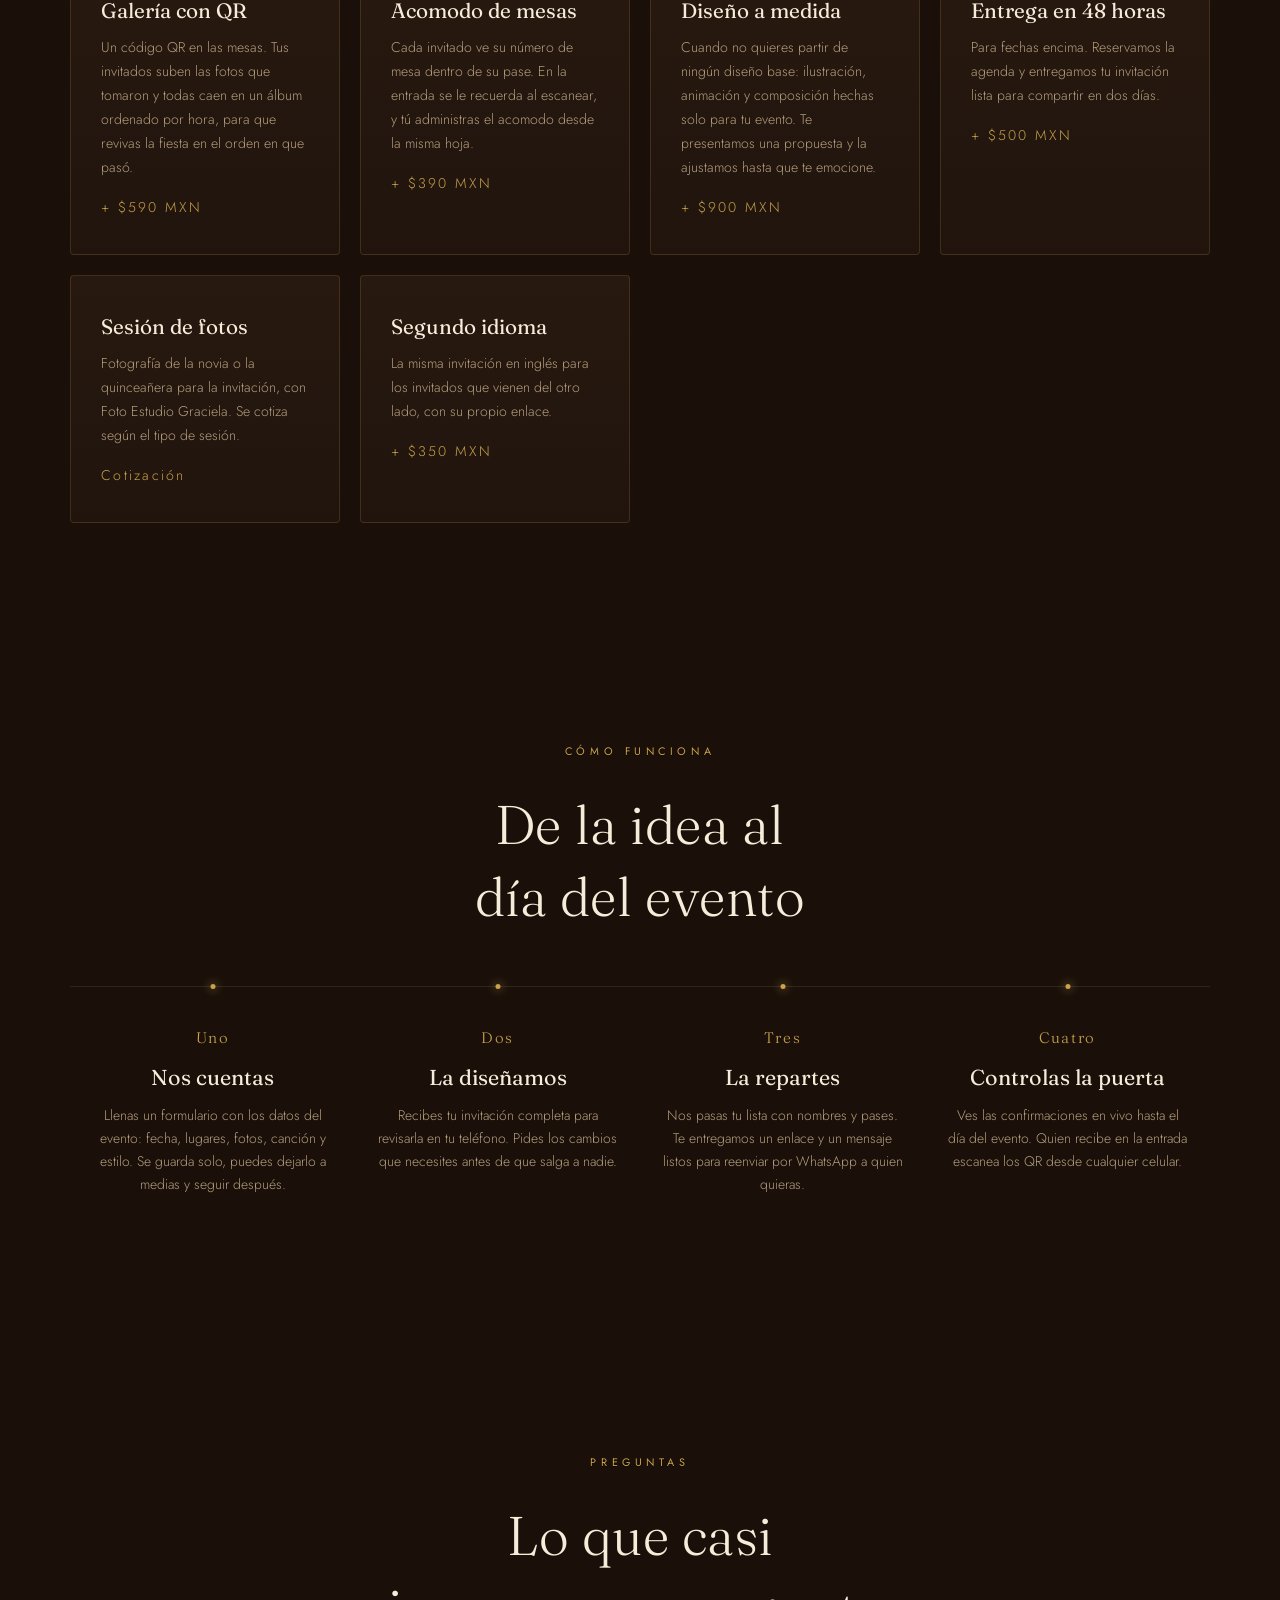
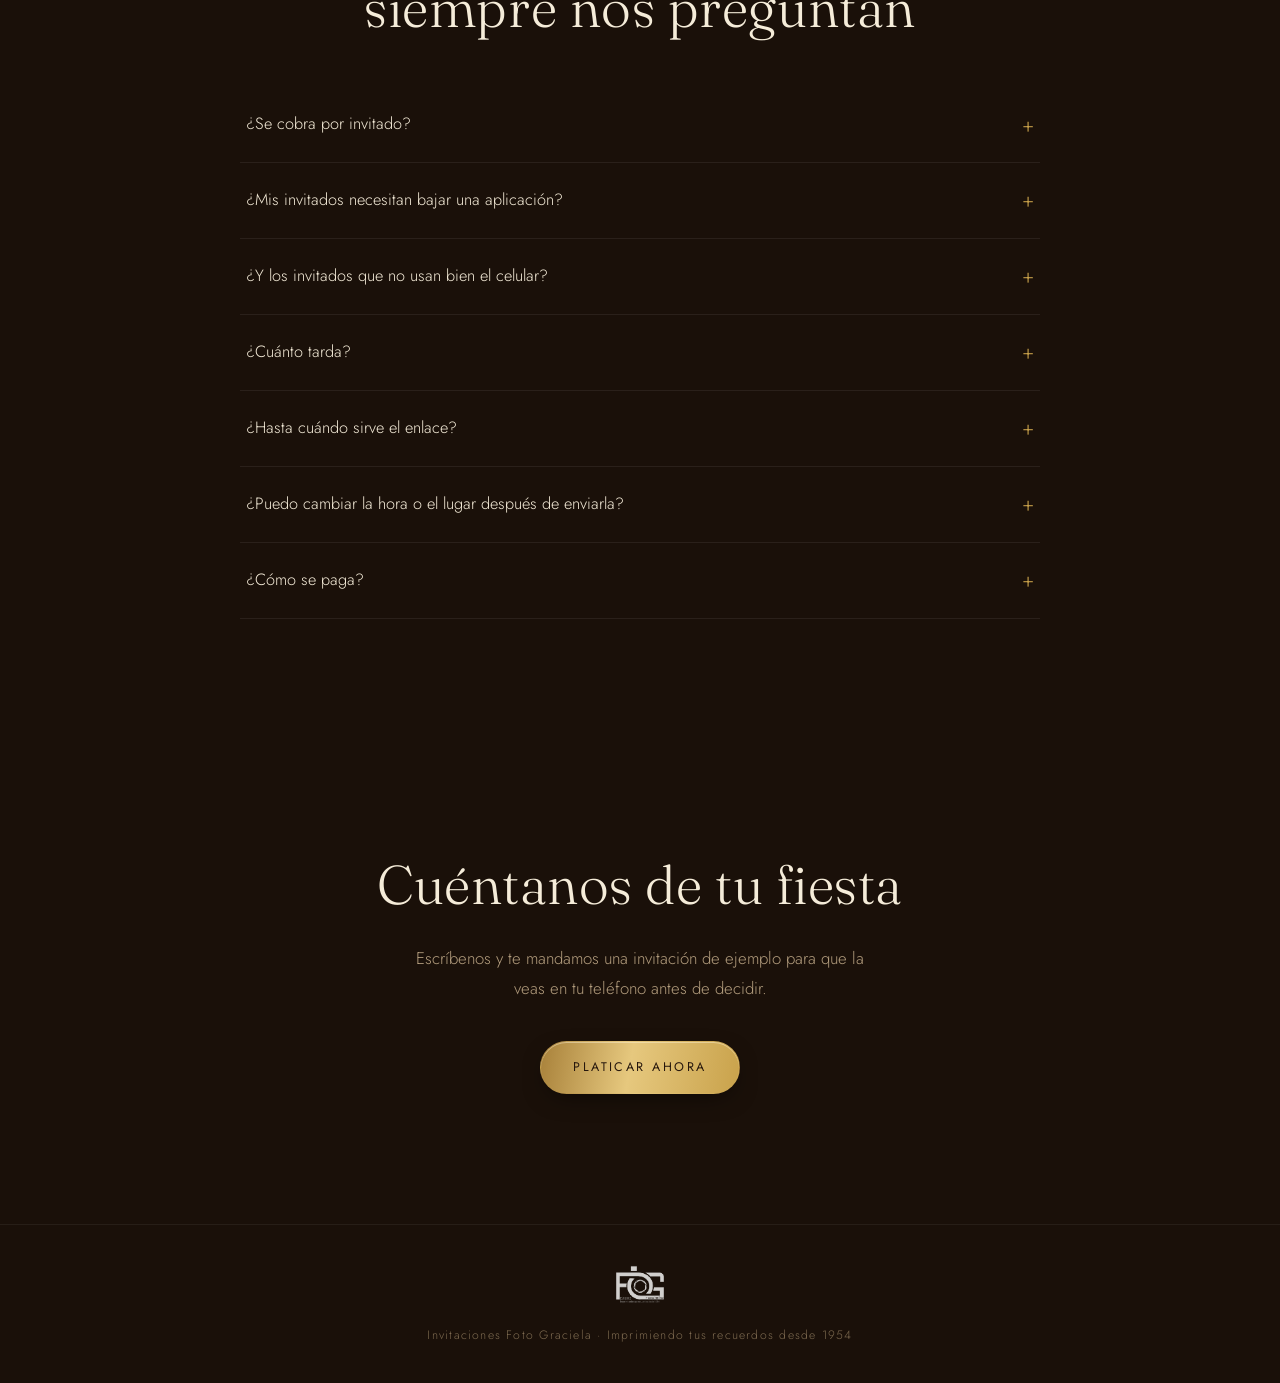
==== commit 9a3a615e: "Add files via upload" ====
--- a/index.html
+++ b/index.html
@@ -3,23 +3,25 @@
 <head>
 <meta charset="UTF-8">
 <meta name="viewport" content="width=device-width, initial-scale=1.0">
-<title>Invitaciones Luminaria — Invitaciones digitales para bodas, XV años y bautizos</title>
+<title>Invitaciones Foto Graciela — Invitaciones digitales para bodas, XV años y bautizos</title>
 <meta name="description" content="Invitaciones digitales con confirmación de asistencia, pases por invitado, códigos QR de acceso y galería de fotos. Iguala, Guerrero. Pago único.">
 <link rel="preconnect" href="https://fonts.googleapis.com">
 <link rel="preconnect" href="https://fonts.gstatic.com" crossorigin>
-<link href="https://fonts.googleapis.com/css2?family=Cormorant+Garamond:ital,wght@0,300;0,400;0,500;1,300&family=Jost:wght@200;300;400;500&display=swap" rel="stylesheet">
+<link href="https://fonts.googleapis.com/css2?family=Fraunces:ital,opsz,wght@0,9..144,300;0,9..144,400;0,9..144,500;1,9..144,300&family=Jost:wght@200;300;400;500&display=swap" rel="stylesheet">
 <style>
 :root{
-  --noche:#04030a;
-  --tinta:#0b0716;
-  --panel:#120c22;
-  --rosa:#c76fa6;
-  --violeta:#6b4a9e;
-  --azul:#2c3f85;
-  --luz:#f3eef8;
-  --tenue:#a294b6;
-  --linea:rgba(199,111,166,.20);
-  --display:'Cormorant Garamond',Georgia,serif;
+  /* Madera, pergamino y latón. Imprenta de 1954. */
+  --noche:#1a1009;          /* nogal profundo, el fondo */
+  --tinta:#241710;          /* madera de los paneles */
+  --panel:#2e1e13;          /* madera más clara */
+  --rosa:#c9a24b;           /* latón: el acento principal */
+  --violeta:#a8813a;        /* latón hondo */
+  --azul:#7a5a2c;           /* madera con luz */
+  --foco:#ffe6a8;           /* luz de foco */
+  --luz:#f5ecd9;            /* pergamino, el texto */
+  --tenue:#b39d7e;          /* pergamino apagado */
+  --linea:rgba(201,162,75,.26);
+  --display:'Fraunces',Georgia,serif;
   --texto:'Jost',-apple-system,BlinkMacSystemFont,sans-serif;
   --max:1140px;
 }
@@ -38,15 +40,28 @@
 a{color:inherit;text-decoration:none}
 :focus-visible{outline:2px solid var(--rosa);outline-offset:3px;border-radius:2px}
 
-/* ---------- cielo ---------- */
-#cielo{position:fixed;inset:0;z-index:0;pointer-events:none}
+/* ---------- la madera ---------- */
+/* La veta se dibuja con degradados, sin imágenes: pesa cero. */
+body::before{
+  content:"";position:fixed;inset:0;z-index:0;pointer-events:none;opacity:.55;
+  background-image:
+    repeating-linear-gradient(92deg,
+      rgba(0,0,0,.22) 0px, rgba(0,0,0,0) 2px, rgba(255,220,160,.035) 5px,
+      rgba(0,0,0,0) 9px, rgba(0,0,0,.16) 13px, rgba(0,0,0,0) 19px),
+    repeating-linear-gradient(88.6deg,
+      rgba(0,0,0,.13) 0px, rgba(0,0,0,0) 34px, rgba(255,225,170,.03) 62px, rgba(0,0,0,0) 96px);
+}
+/* nudos de la madera */
 .nebulosa{
   position:fixed;z-index:0;pointer-events:none;border-radius:50%;
-  filter:blur(90px);opacity:.45;
-}
-.neb-1{width:60vw;height:60vw;top:-18vw;left:-14vw;background:radial-gradient(circle,var(--violeta),transparent 68%)}
-.neb-2{width:52vw;height:52vw;top:22vh;right:-18vw;background:radial-gradient(circle,var(--azul),transparent 68%)}
-.neb-3{width:44vw;height:44vw;bottom:-14vw;left:18vw;background:radial-gradient(circle,var(--rosa),transparent 70%);opacity:.28}
+  filter:blur(80px);opacity:.5;
+}
+.neb-1{width:56vw;height:56vw;top:-16vw;left:-12vw;background:radial-gradient(circle,#4a2f1b,transparent 68%)}
+.neb-2{width:48vw;height:48vw;top:26vh;right:-16vw;background:radial-gradient(circle,#3b2413,transparent 68%)}
+.neb-3{width:42vw;height:42vw;bottom:-12vw;left:20vw;background:radial-gradient(circle,rgba(201,162,75,.5),transparent 70%);opacity:.22}
+
+/* hilera de focos, como los de una terraza */
+#cielo{position:fixed;top:0;left:0;right:0;height:74px;z-index:2;pointer-events:none}
 .capa{position:relative;z-index:1;overflow-x:clip}
 
 /* ---------- utilidades ---------- */
@@ -57,6 +72,7 @@
 .rotulo{
   font-size:.68rem;letter-spacing:.42em;text-transform:uppercase;
   color:var(--rosa);font-weight:400;margin-bottom:28px;
+  text-shadow:0 1px 0 rgba(0,0,0,.55);
 }
 h2{
   font-family:var(--display);font-weight:300;
@@ -74,21 +90,22 @@
   border:1px solid transparent;cursor:pointer;transition:transform .25s,box-shadow .25s,background .25s;
 }
 .boton-luz{
-  background:linear-gradient(100deg,var(--rosa),var(--violeta) 55%,var(--azul));
-  color:#fff;box-shadow:0 0 34px rgba(199,111,166,.34);
-}
-.boton-luz:hover{transform:translateY(-2px);box-shadow:0 0 52px rgba(199,111,166,.5)}
+  background:linear-gradient(100deg,#a8813a,#e6c87e 45%,#c9a24b);
+  color:#26170d;font-weight:400;
+  box-shadow:0 8px 26px -10px rgba(0,0,0,.7), inset 0 1px 0 rgba(255,244,214,.45);
+}
+.boton-luz:hover{transform:translateY(-2px);box-shadow:0 12px 32px -10px rgba(0,0,0,.75), inset 0 1px 0 rgba(255,244,214,.6)}
 .boton-linea{border-color:var(--linea);color:var(--luz);background:rgba(255,255,255,.02)}
-.boton-linea:hover{border-color:var(--rosa);background:rgba(199,111,166,.08)}
+.boton-linea:hover{border-color:var(--rosa);background:rgba(201,162,75,.08)}
 
 /* ---------- barra ---------- */
 header{
   position:sticky;top:0;z-index:50;
-  backdrop-filter:blur(14px);background:rgba(4,3,10,.72);
+  backdrop-filter:blur(14px);background:rgba(26,16,9,.82);
   border-bottom:1px solid rgba(255,255,255,.05);
 }
 .barra{display:flex;align-items:center;justify-content:space-between;gap:20px;padding:14px clamp(26px,6vw,52px);max-width:var(--max);margin:0 auto}
-.barra img{height:34px;width:auto}
+.barra img{height:40px;width:auto}
 nav{display:flex;gap:34px;font-size:.74rem;letter-spacing:.18em;text-transform:uppercase;color:var(--tenue)}
 nav a:hover{color:var(--luz)}
 .barra .boton{padding:11px 22px;font-size:.68rem}
@@ -96,7 +113,7 @@
 
 /* ---------- portada ---------- */
 .portada{padding:clamp(48px,9vw,70px) 0 clamp(72px,11vw,100px);text-align:center}
-.marca{width:min(300px,66vw);margin:0 auto 42px;filter:drop-shadow(0 0 34px rgba(199,111,166,.22))}
+.marca{width:min(320px,74vw);margin:0 auto 40px;filter:drop-shadow(0 6px 26px rgba(0,0,0,.6))}
 .titular{
   font-family:var(--display);font-weight:300;
   font-size:clamp(2.15rem,6.4vw,4.6rem);line-height:1.18;letter-spacing:.005em;
@@ -104,11 +121,15 @@
 }
 .titular em{
   font-style:italic;
-  background:linear-gradient(96deg,var(--rosa),#9e7fd0 50%,#6d8ae0);
+  background:linear-gradient(96deg,#a8813a,#f0dba4 46%,#c9a24b);
   -webkit-background-clip:text;background-clip:text;color:transparent;
 }
 .portada p.intro{margin:30px auto 0;text-align:center;max-width:48ch}
 .acciones{display:flex;gap:14px;justify-content:center;flex-wrap:wrap;margin-top:38px}
+.sello-casa{
+  margin-top:20px;font-family:var(--display);font-style:italic;
+  font-size:1.02rem;color:var(--tenue);
+}
 .tira{
   list-style:none;display:flex;gap:26px;justify-content:center;flex-wrap:wrap;
   margin-top:34px;font-size:.7rem;letter-spacing:.22em;text-transform:uppercase;color:var(--tenue);
@@ -130,10 +151,10 @@
 }
 .evento:hover{color:var(--luz);border-color:var(--rosa)}
 .evento[aria-selected="true"]{
-  background:linear-gradient(100deg,var(--rosa),var(--violeta));
+  background:linear-gradient(100deg,#c9a24b,#a8813a);
   border-color:transparent;color:#fff;
 }
-.pista{margin-top:26px;font-size:.78rem;letter-spacing:.08em;color:#6f6383}
+.pista{margin-top:26px;font-size:.78rem;letter-spacing:.08em;color:#8b7558}
 
 .vitrina{margin-top:38px;display:flex;flex-direction:column;align-items:center;gap:20px}
 .versiones{display:flex;gap:8px}
@@ -145,11 +166,11 @@
   transition:background .25s,color .25s,border-color .25s;
 }
 .versiones button:hover{color:var(--luz);border-color:var(--rosa)}
-.versiones button[aria-pressed="true"]{background:rgba(199,111,166,.22);border-color:var(--rosa);color:var(--luz)}
+.versiones button[aria-pressed="true"]{background:rgba(201,162,75,.22);border-color:var(--rosa);color:var(--luz)}
 .telefono{
   position:relative;width:min(310px,82vw);aspect-ratio:9/19.5;
   border-radius:40px;padding:11px;
-  background:linear-gradient(160deg,rgba(199,111,166,.5),rgba(44,63,133,.5));
+  background:linear-gradient(160deg,#5a3a22,#2e1e13);
   box-shadow:0 34px 80px rgba(0,0,0,.66);
 }
 .telefono .bisel{
@@ -170,7 +191,7 @@
 .sinmuestra p{font-family:var(--display);font-size:1.5rem;color:var(--luz)}
 .sinmuestra span{font-size:.86rem;color:var(--tenue);line-height:1.6}
 .sinmuestra button{
-  margin-top:6px;background:linear-gradient(100deg,var(--rosa),var(--violeta));
+  margin-top:6px;background:linear-gradient(100deg,#c9a24b,#a8813a);
   border:none;color:#fff;border-radius:100px;padding:11px 24px;cursor:pointer;
   font-family:var(--texto);font-size:.68rem;letter-spacing:.2em;text-transform:uppercase;
 }
@@ -179,8 +200,8 @@
 .paquetes{display:grid;grid-template-columns:repeat(3,1fr);gap:22px;margin-top:52px;align-items:start}
 @media(max-width:960px){.paquetes{grid-template-columns:1fr;max-width:460px;margin-inline:auto}}
 .paquete{
-  background:linear-gradient(180deg,rgba(18,12,34,.9),rgba(11,7,22,.9));
-  border:1px solid rgba(255,255,255,.07);border-radius:20px;
+  background:linear-gradient(180deg,rgba(46,30,19,.92),rgba(36,23,16,.94));
+  border:1px solid rgba(255,255,255,.07);border-radius:5px;
   padding:40px 32px;position:relative;overflow:hidden;height:100%;
   display:flex;flex-direction:column;
 }
@@ -188,10 +209,10 @@
   content:"";position:absolute;top:0;left:50%;transform:translateX(-50%);
   width:70%;height:1px;background:linear-gradient(90deg,transparent,var(--brillo),transparent);
 }
-.p-luz{--brillo:rgba(199,111,166,.45)}
-.p-aurora{--brillo:rgba(158,127,208,.7)}
-.p-constelacion{--brillo:rgba(120,150,240,.95)}
-.paquete.destacado{border-color:rgba(158,127,208,.42);box-shadow:0 0 60px rgba(107,74,158,.22)}
+.p-luz{--brillo:rgba(201,162,75,.5)}
+.p-aurora{--brillo:rgba(230,200,126,.78)}
+.p-constelacion{--brillo:rgba(255,230,168,.98)}
+.paquete.destacado{border-color:rgba(230,200,126,.45);box-shadow:0 0 60px rgba(201,162,75,.16)}
 .insignia{
   position:absolute;top:20px;right:20px;font-size:.56rem;letter-spacing:.24em;
   text-transform:uppercase;color:var(--rosa);border:1px solid var(--linea);
@@ -202,7 +223,7 @@
 .p-sub{font-size:.76rem;letter-spacing:.14em;text-transform:uppercase;color:var(--tenue);margin-top:6px}
 .precio{font-family:var(--display);font-size:2.9rem;font-weight:300;margin:22px 0 2px;line-height:1}
 .precio span{font-size:.9rem;font-family:var(--texto);color:var(--tenue);letter-spacing:.14em;margin-left:6px}
-.p-nota{font-size:.72rem;color:#6f6383;letter-spacing:.06em}
+.p-nota{font-size:.72rem;color:#8b7558;letter-spacing:.06em}
 .lista{list-style:none;margin:28px 0 32px;display:flex;flex-direction:column;gap:14px;flex:1}
 .lista li{font-size:.9rem;color:var(--tenue);padding-left:26px;position:relative;line-height:1.65}
 .lista li::before{
@@ -213,7 +234,7 @@
 .paquete .boton{width:100%;justify-content:center}
 
 /* ---------- tabla ---------- */
-.tabla-envoltura{margin-top:52px;overflow-x:auto;border:1px solid rgba(255,255,255,.07);border-radius:16px}
+.tabla-envoltura{margin-top:52px;overflow-x:auto;border:1px solid rgba(201,162,75,.18);border-radius:4px}
 table{width:100%;border-collapse:collapse;min-width:640px;font-size:.86rem}
 th,td{padding:15px 18px;text-align:left;border-bottom:1px solid rgba(255,255,255,.05)}
 thead th{
@@ -222,14 +243,15 @@
 }
 tbody th{font-weight:300;color:var(--luz);width:38%}
 td{text-align:center;color:var(--tenue)}
-.si{color:#b7e0c4}
-.no{color:#4a4159}
+.si{color:#bcd6a4}
+.no{color:#6b5945}
 
 /* ---------- complementos ---------- */
 .complementos{display:grid;grid-template-columns:repeat(auto-fit,minmax(250px,1fr));gap:20px;margin-top:52px}
 .complemento{
-  border:1px solid rgba(255,255,255,.07);border-radius:16px;padding:34px 30px;
-  background:rgba(18,12,34,.5);transition:border-color .25s,transform .25s;
+  border:1px solid rgba(201,162,75,.18);border-radius:4px;padding:34px 30px;
+  background:linear-gradient(180deg,rgba(46,30,19,.7),rgba(36,23,16,.7));
+  transition:border-color .25s,transform .25s;
 }
 .complemento:hover{border-color:var(--linea);transform:translateY(-3px)}
 .complemento h4{font-family:var(--display);font-size:1.3rem;font-weight:400;margin-bottom:8px}
@@ -266,14 +288,14 @@
 .cierre h2{max-width:16ch;margin:0 auto}
 .cierre .intro{margin:22px auto 0}
 footer{border-top:1px solid rgba(255,255,255,.06);padding:38px 0;text-align:center}
-footer p{font-size:.76rem;letter-spacing:.1em;color:#5d5372}
-footer img{height:28px;margin:0 auto 18px;opacity:.75}
+footer p{font-size:.76rem;letter-spacing:.1em;color:#7d6a50}
+footer img{height:44px;margin:0 auto 18px;opacity:.8}
 
 /* ---------- flotante ---------- */
 .flotante{
   position:fixed;right:20px;bottom:20px;z-index:60;
   width:56px;height:56px;border-radius:50%;
-  background:linear-gradient(140deg,var(--rosa),var(--violeta));
+  background:linear-gradient(140deg,#c9a24b,#a8813a);
   display:flex;align-items:center;justify-content:center;
   box-shadow:0 10px 34px rgba(0,0,0,.6);transition:transform .25s;
 }
@@ -305,7 +327,7 @@
 .ventana-chat{
   position:fixed;right:20px;bottom:20px;z-index:70;
   width:min(390px,calc(100vw - 40px));height:min(620px,calc(100vh - 40px));
-  background:rgba(11,7,22,.97);backdrop-filter:blur(20px);
+  background:rgba(36,23,16,.97);backdrop-filter:blur(20px);
   border:1px solid rgba(255,255,255,.09);border-radius:22px;
   display:flex;flex-direction:column;overflow:hidden;
   box-shadow:0 30px 90px rgba(0,0,0,.75);
@@ -318,11 +340,11 @@
 .chat-cabeza{
   display:flex;align-items:center;gap:12px;padding:16px 18px;
   border-bottom:1px solid rgba(255,255,255,.07);
-  background:linear-gradient(100deg,rgba(199,111,166,.16),rgba(44,63,133,.16));
+  background:linear-gradient(100deg,rgba(201,162,75,.16),rgba(90,58,34,.3));
 }
 .chat-avatar{
   width:38px;height:38px;border-radius:50%;flex:none;
-  background:linear-gradient(140deg,var(--rosa),var(--violeta),var(--azul));
+  background:linear-gradient(140deg,#e6c87e,#c9a24b,#8a6a2e);
   display:flex;align-items:center;justify-content:center;
   font-family:var(--display);font-size:1.05rem;color:#fff;
 }
@@ -337,14 +359,14 @@
 
 .chat-cuerpo{flex:1;overflow-y:auto;padding:20px 18px;display:flex;flex-direction:column;gap:12px;scrollbar-width:thin}
 .chat-cuerpo::-webkit-scrollbar{width:5px}
-.chat-cuerpo::-webkit-scrollbar-thumb{background:rgba(199,111,166,.3);border-radius:10px}
+.chat-cuerpo::-webkit-scrollbar-thumb{background:rgba(201,162,75,.3);border-radius:10px}
 .msj{max-width:84%;padding:12px 16px;border-radius:16px;font-size:.92rem;line-height:1.55;white-space:pre-wrap;word-break:break-word}
 .msj.ia{background:rgba(255,255,255,.05);border:1px solid rgba(255,255,255,.06);border-bottom-left-radius:5px;align-self:flex-start;color:var(--luz)}
-.msj.yo{background:linear-gradient(120deg,var(--rosa),var(--violeta));border-bottom-right-radius:5px;align-self:flex-end;color:#fff}
+.msj.yo{background:linear-gradient(120deg,#c9a24b,#a8813a);border-bottom-right-radius:5px;align-self:flex-end;color:#26170d}
 .msj.error{background:rgba(199,80,80,.12);border:1px solid rgba(199,80,80,.3);align-self:flex-start;color:#f0c9c9;font-size:.86rem}
 .pago{
   align-self:flex-start;max-width:88%;margin-top:2px;
-  background:linear-gradient(150deg,rgba(199,111,166,.14),rgba(44,63,133,.14));
+  background:linear-gradient(150deg,rgba(201,162,75,.14),rgba(44,63,133,.14));
   border:1px solid var(--linea);border-radius:16px;padding:16px 18px;
 }
 .pago .rot{font-size:.6rem;letter-spacing:.26em;text-transform:uppercase;color:var(--rosa);margin-bottom:10px}
@@ -354,11 +376,11 @@
 .fila-pago .et{font-size:.68rem;letter-spacing:.2em;text-transform:uppercase;color:var(--tenue)}
 .fila-pago .numero{font-size:1.02rem;letter-spacing:.08em;color:var(--luz);margin:5px 0 9px;word-break:break-all}
 .pago button{
-  width:100%;background:rgba(199,111,166,.16);border:1px solid var(--linea);color:var(--luz);
+  width:100%;background:rgba(201,162,75,.16);border:1px solid var(--linea);color:var(--luz);
   border-radius:100px;padding:9px;font-family:var(--texto);font-size:.72rem;
   letter-spacing:.16em;text-transform:uppercase;cursor:pointer;transition:background .2s;
 }
-.pago button:hover{background:rgba(199,111,166,.3)}
+.pago button:hover{background:rgba(201,162,75,.3)}
 .msj b{font-weight:500}
 .escribiendo{display:flex;gap:5px;align-self:flex-start;padding:14px 18px;background:rgba(255,255,255,.05);border-radius:16px;border-bottom-left-radius:5px}
 .escribiendo span{width:6px;height:6px;border-radius:50%;background:var(--rosa);animation:latir 1.3s infinite}
@@ -368,10 +390,10 @@
 
 .chat-sugerencias{display:flex;flex-wrap:wrap;gap:7px;padding:0 18px 12px}
 .chat-sugerencias button{
-  background:rgba(199,111,166,.09);border:1px solid var(--linea);color:var(--luz);
+  background:rgba(201,162,75,.09);border:1px solid var(--linea);color:var(--luz);
   border-radius:100px;padding:8px 14px;font-family:var(--texto);font-size:.78rem;cursor:pointer;transition:background .2s;
 }
-.chat-sugerencias button:hover{background:rgba(199,111,166,.2)}
+.chat-sugerencias button:hover{background:rgba(201,162,75,.2)}
 
 .chat-pie{display:flex;gap:8px;padding:14px 16px;border-top:1px solid rgba(255,255,255,.07);align-items:flex-end}
 .chat-clip{
@@ -379,7 +401,7 @@
   background:rgba(255,255,255,.05);border:1px solid var(--linea);
   display:flex;align-items:center;justify-content:center;transition:background .2s;
 }
-.chat-clip:hover{background:rgba(199,111,166,.18)}
+.chat-clip:hover{background:rgba(201,162,75,.18)}
 .chat-clip svg{width:19px;height:19px;fill:none;stroke:var(--luz);stroke-width:1.6}
 .chat-clip:disabled{opacity:.4;cursor:default}
 .msj.foto{padding:6px;background:rgba(255,255,255,.05);border:1px solid rgba(255,255,255,.08);align-self:flex-end;border-bottom-right-radius:5px}
@@ -391,22 +413,22 @@
   resize:none;max-height:110px;line-height:1.45;
 }
 .chat-pie textarea:focus{outline:none;border-color:var(--rosa)}
-.chat-pie textarea::placeholder{color:#6f6383}
+.chat-pie textarea::placeholder{color:#8b7558}
 .chat-enviar{
   width:42px;height:42px;flex:none;border-radius:50%;border:none;cursor:pointer;
-  background:linear-gradient(140deg,var(--rosa),var(--violeta));
+  background:linear-gradient(140deg,#c9a24b,#a8813a);
   display:flex;align-items:center;justify-content:center;transition:transform .2s,opacity .2s;
 }
 .chat-enviar:hover{transform:scale(1.06)}
 .chat-enviar:disabled{opacity:.4;cursor:default;transform:none}
 .chat-enviar svg{width:19px;height:19px;fill:#fff}
-.chat-nota{font-size:.6rem;text-align:center;color:#5d5372;padding:0 16px 10px;letter-spacing:.06em}
+.chat-nota{font-size:.6rem;text-align:center;color:#7d6a50;padding:0 16px 10px;letter-spacing:.06em}
 
 </style>
 </head>
 <body>
 
-<canvas id="cielo"></canvas>
+<canvas id="cielo" aria-hidden="true"></canvas>
 <div class="nebulosa neb-1"></div>
 <div class="nebulosa neb-2"></div>
 <div class="nebulosa neb-3"></div>
@@ -415,7 +437,7 @@
 
 <header>
   <div class="barra">
-    <a href="#inicio"><img src="logo-horizontal.png" alt="Invitaciones Luminaria"></a>
+    <a href="#inicio"><img src="logo-graciela.png" alt="Invitaciones Foto Graciela"></a>
     <nav>
       <a href="#paquetes">Paquetes</a>
       <a href="#complementos">Complementos</a>
@@ -428,9 +450,10 @@
 
 <!-- PORTADA -->
 <section class="portada envoltura" id="inicio">
-  <img class="marca" src="logo-vertical.png" alt="Luminaria Estudio">
+  <img class="marca" src="logo-graciela.png" alt="Foto Estudio Graciela">
   <h1 class="titular">No es una imagen.<br>Es tu fiesta <em>en su teléfono</em>.</h1>
   <p class="intro">Se abre con tu canción, muestra el mapa, cuenta los días que faltan y recoge las confirmaciones. Bodas, XV años, bautizos y cumpleaños, desde $690.</p>
+  <p class="sello-casa">Setenta años haciendo los recuerdos de Iguala</p>
   <div class="acciones">
     <a class="boton boton-luz" href="#paquetes">Ver paquetes</a>
     <a class="boton boton-linea" href="#" data-chat="Quiero ver una invitación de ejemplo">Pedir un ejemplo</a>
@@ -438,7 +461,7 @@
   <ul class="tira">
     <li>Pago único</li>
     <li>Invitados ilimitados</li>
-    <li>Lista en 5 días</li>
+    <li>Imprimiendo recuerdos desde 1954</li>
   </ul>
 </section>
 
@@ -684,8 +707,8 @@
 
 <footer>
   <div class="envoltura">
-    <img src="logo-horizontal.png" alt="Invitaciones Luminaria">
-    <p>Invitaciones Luminaria</p>
+    <img src="logo-graciela.png" alt="Invitaciones Foto Graciela">
+    <p>Invitaciones Foto Graciela · Imprimiendo tus recuerdos desde 1954</p>
   </div>
 </footer>
 
@@ -722,7 +745,7 @@
       <svg viewBox="0 0 24 24" aria-hidden="true"><path d="M3 20.5L21 12 3 3.5 3 10l12 2-12 2z"/></svg>
     </button>
   </div>
-  <p class="chat-nota">Asistente automatizado de Invitaciones Luminaria</p>
+  <p class="chat-nota">Asistente automatizado de Invitaciones Foto Graciela</p>
 </div>
 
 <button class="flotante" id="abrir-chat" aria-label="Abrir chat" aria-expanded="false">
@@ -762,7 +785,7 @@
   var iniciado  = false;
   var LIMITE    = 40;        // tope de mensajes por conversación
 
-  var SALUDO = "¡Hola! Soy LUC-IA, de Invitaciones Luminaria. 😊\n\nTe ayudo a elegir la invitación digital para tu evento. ¿Qué vas a celebrar?";
+  var SALUDO = "¡Hola! Soy LUC-IA, de Invitaciones Foto Graciela. 😊\n\nTe ayudo a elegir la invitación digital para tu evento. ¿Qué vas a celebrar?";
 
   /* ---------- bloque de pago con botón de copiar ---------- */
   function filaCopiable(etiqueta, valor){
@@ -1180,37 +1203,59 @@
   document.querySelectorAll(".rev").forEach(function(el){ obs.observe(el); });
 })();
 
-/* ---------- estrellas ---------- */
+/* ---------- hilera de focos ---------- */
 (function(){
-  if (window.matchMedia("(prefers-reduced-motion: reduce)").matches) return;
-  var c = document.getElementById("cielo"), ctx = c.getContext("2d"), estrellas = [], t = 0;
+  var c = document.getElementById("cielo");
+  if (!c) return;
+  var ctx = c.getContext("2d"), focos = [], t = 0;
 
   function medir(){
-    c.width = window.innerWidth; c.height = window.innerHeight;
-    estrellas = [];
-    var n = Math.round((c.width * c.height) / 9000);
-    for (var i=0;i<n;i++){
-      estrellas.push({
-        x: Math.random()*c.width,
-        y: Math.random()*c.height,
-        r: Math.random()*1.1 + .25,
-        f: Math.random()*.02 + .004,
-        d: Math.random()*6.28
-      });
+    c.width = window.innerWidth;
+    c.height = 74;
+    focos = [];
+    var sep = 62, n = Math.ceil(c.width / sep) + 1;
+    for (var i = 0; i < n; i++){
+      focos.push({ x:i*sep, largo:16+((i*37)%22), fase:(i*0.7)%6.28 });
     }
   }
 
+  function cable(){
+    ctx.beginPath();
+    ctx.moveTo(0, 8);
+    for (var x = 0; x <= c.width; x += 12){
+      ctx.lineTo(x, 8 + Math.sin(x/62) * 9 + 9);
+    }
+    ctx.strokeStyle = "rgba(0,0,0,.5)";
+    ctx.lineWidth = 1.4;
+    ctx.stroke();
+  }
+
   function pintar(){
     ctx.clearRect(0,0,c.width,c.height);
-    t += 1;
-    for (var i=0;i<estrellas.length;i++){
-      var e = estrellas[i];
-      var a = .28 + Math.sin(t*e.f + e.d)*.28;
-      ctx.globalAlpha = Math.max(a, .05);
-      ctx.fillStyle = i % 7 === 0 ? "#c76fa6" : "#eae2f5";
-      ctx.beginPath(); ctx.arc(e.x, e.y, e.r, 0, 6.28); ctx.fill();
+    cable();
+    t += 0.016;
+    for (var i=0;i<focos.length;i++){
+      var f = focos[i];
+      var y = 8 + Math.sin(f.x/62) * 9 + 9;
+      var brillo = .62 + Math.sin(t + f.fase) * .22;
+
+      ctx.beginPath();           // el cordón
+      ctx.moveTo(f.x, y);
+      ctx.lineTo(f.x, y + f.largo);
+      ctx.strokeStyle = "rgba(0,0,0,.45)";
+      ctx.lineWidth = 1.2;
+      ctx.stroke();
+
+      var cy = y + f.largo + 5;  // el halo
+      var halo = ctx.createRadialGradient(f.x, cy, 1, f.x, cy, 22);
+      halo.addColorStop(0, "rgba(255,230,168," + (brillo*.5) + ")");
+      halo.addColorStop(1, "rgba(255,230,168,0)");
+      ctx.fillStyle = halo;
+      ctx.beginPath(); ctx.arc(f.x, cy, 22, 0, 6.28); ctx.fill();
+
+      ctx.fillStyle = "rgba(255,230,168," + brillo + ")";
+      ctx.beginPath(); ctx.arc(f.x, cy, 4.2, 0, 6.28); ctx.fill();
     }
-    ctx.globalAlpha = 1;
     requestAnimationFrame(pintar);
   }
 
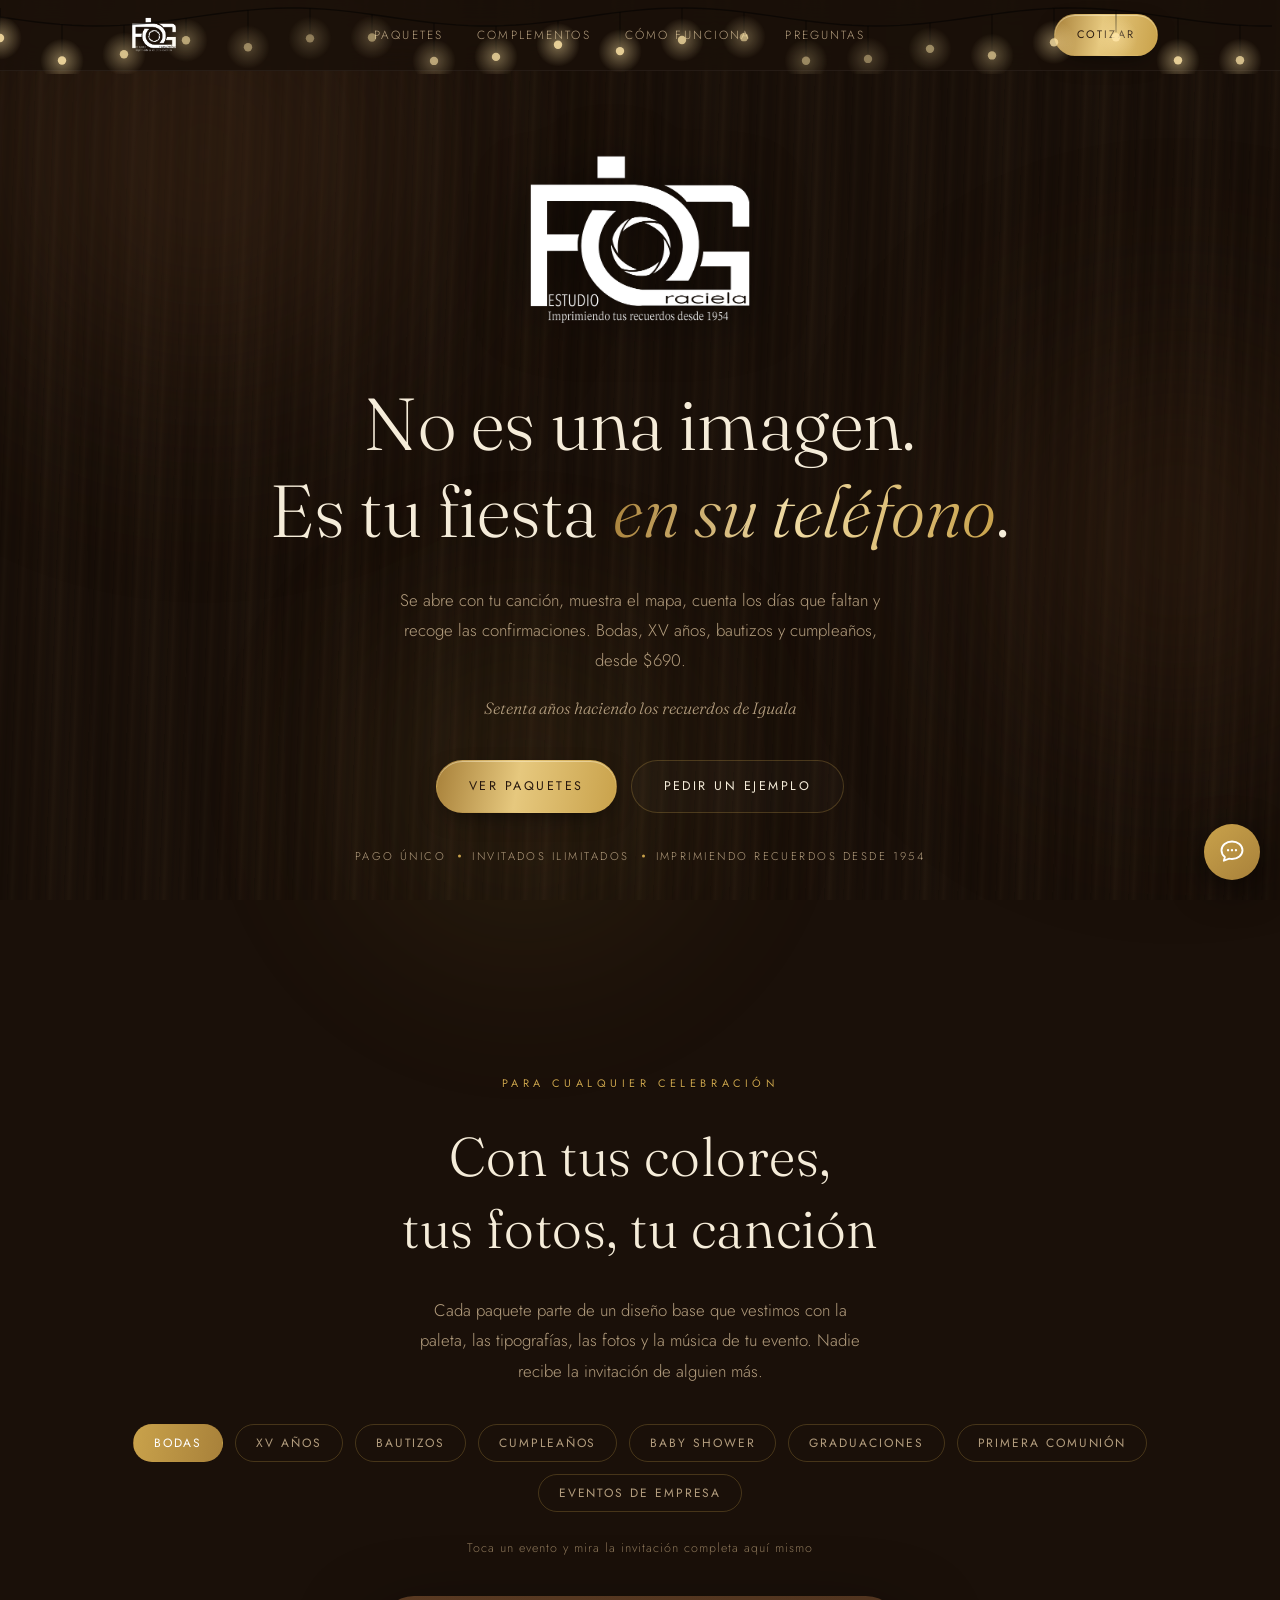
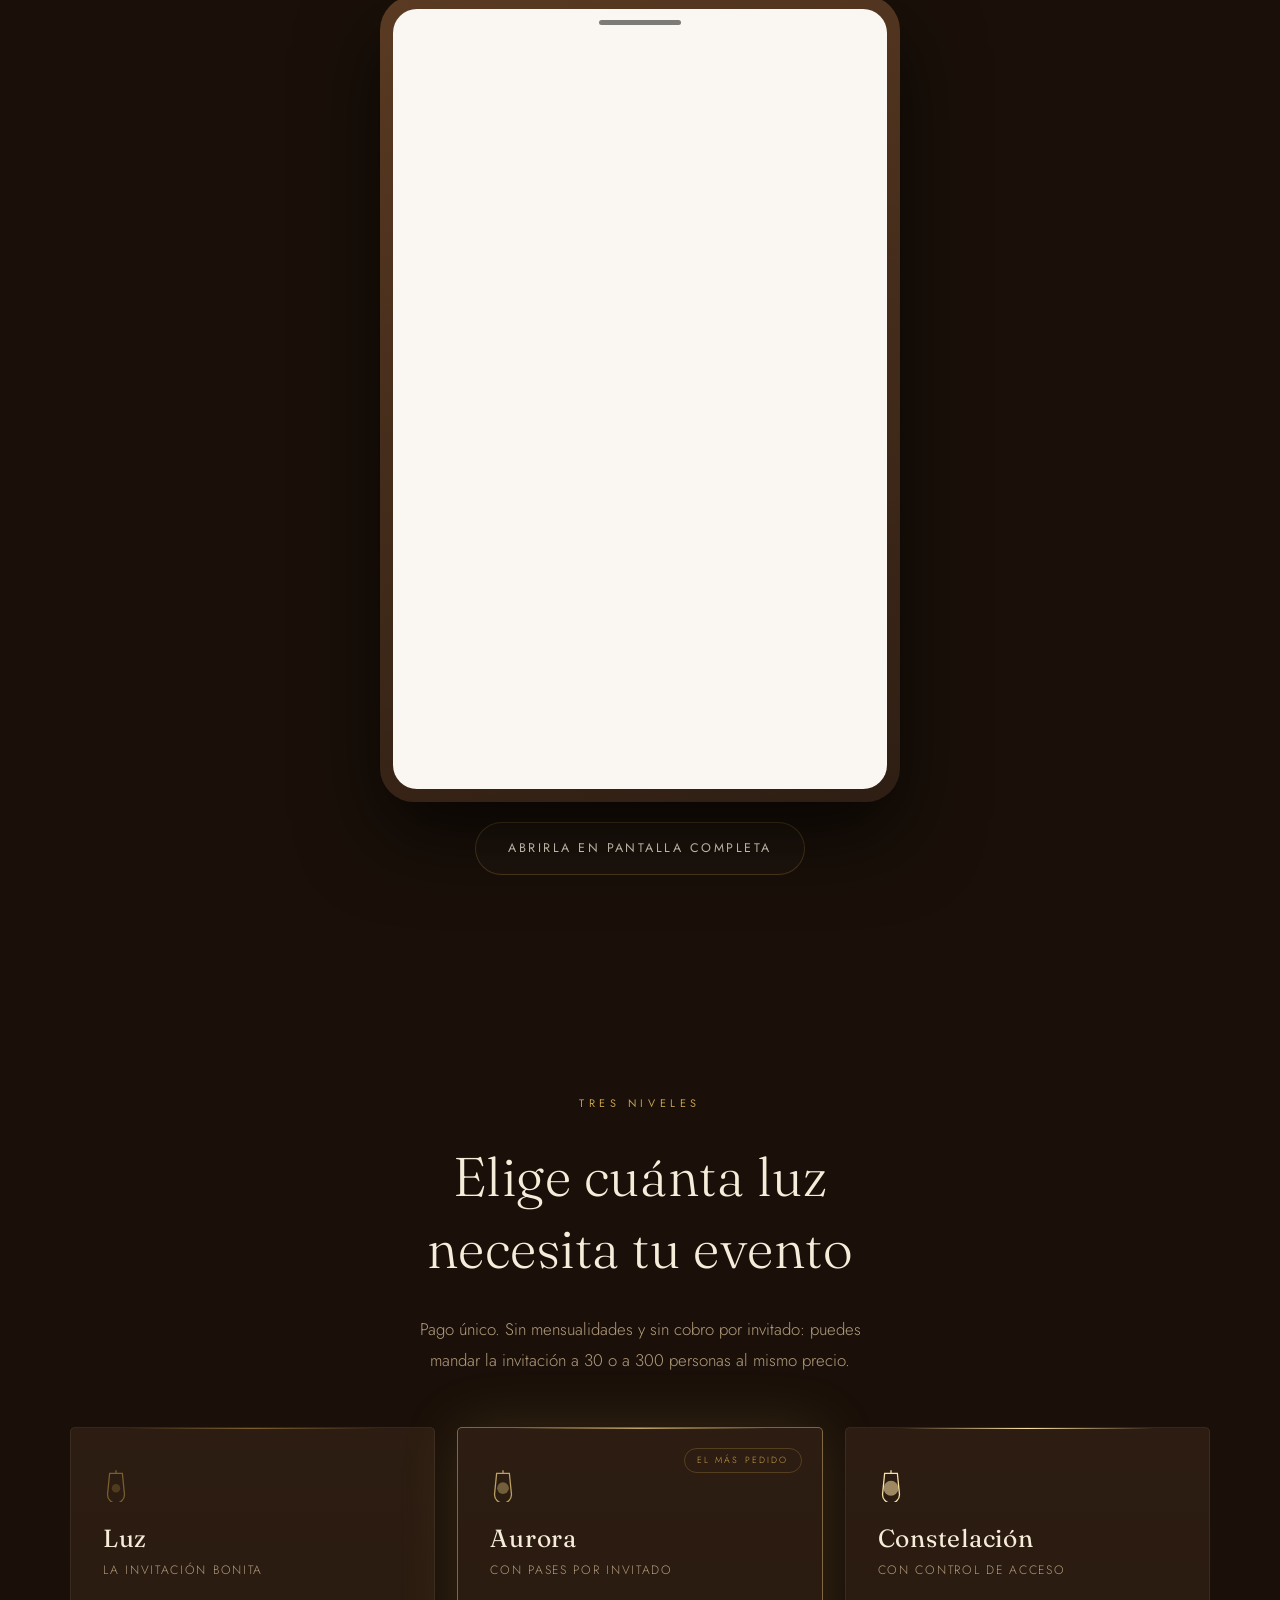
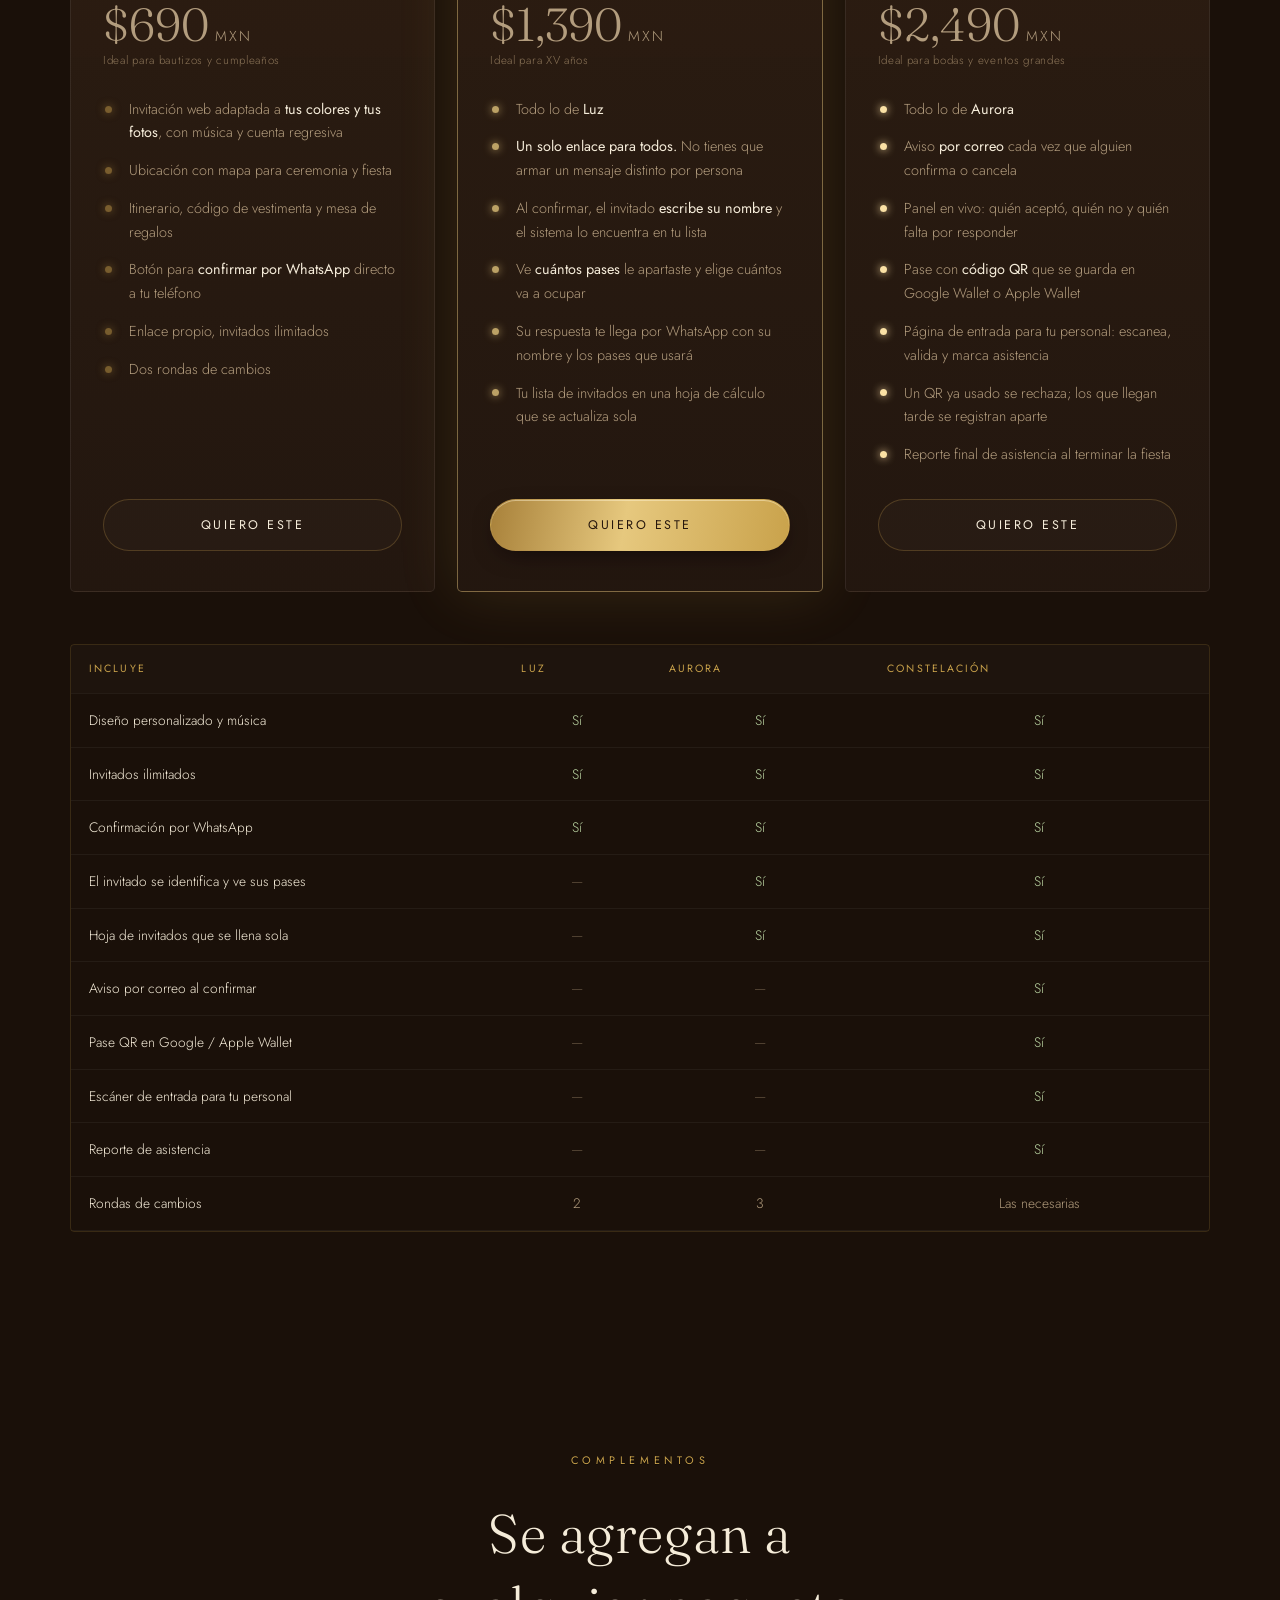
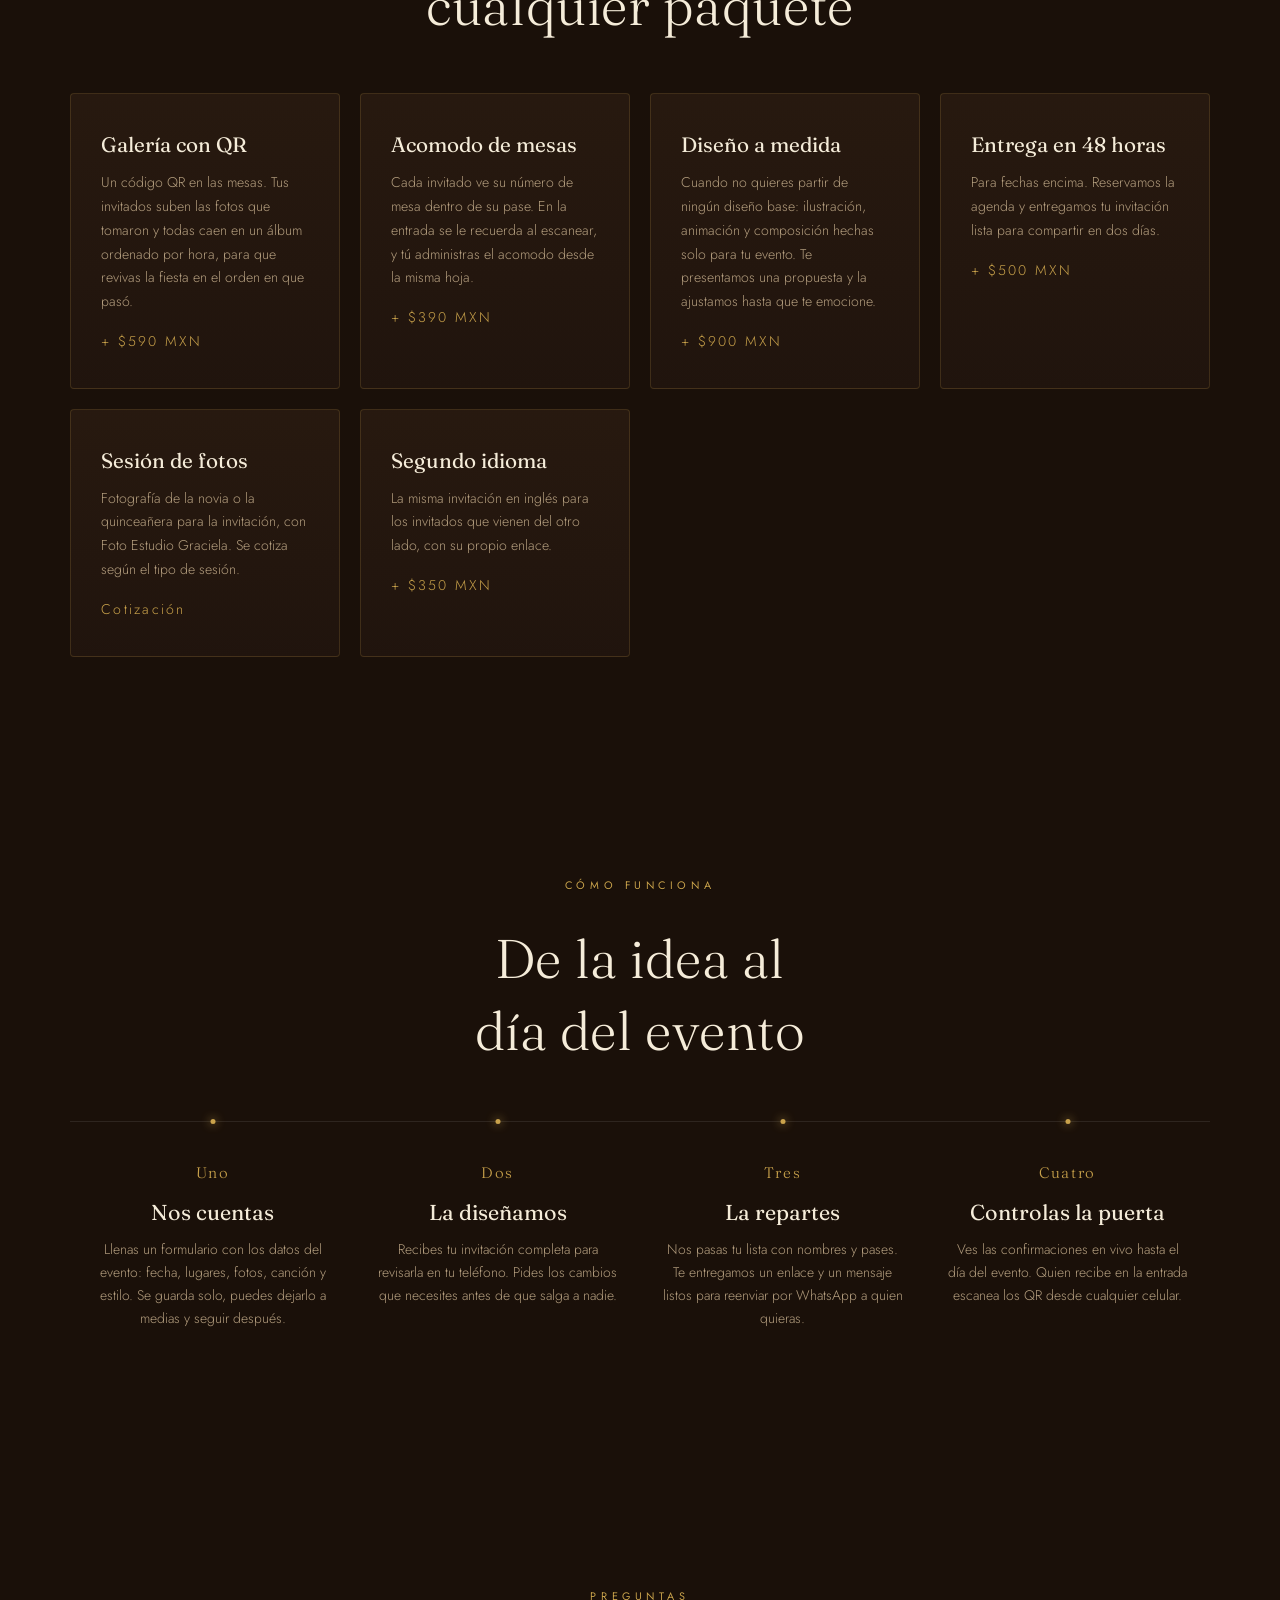
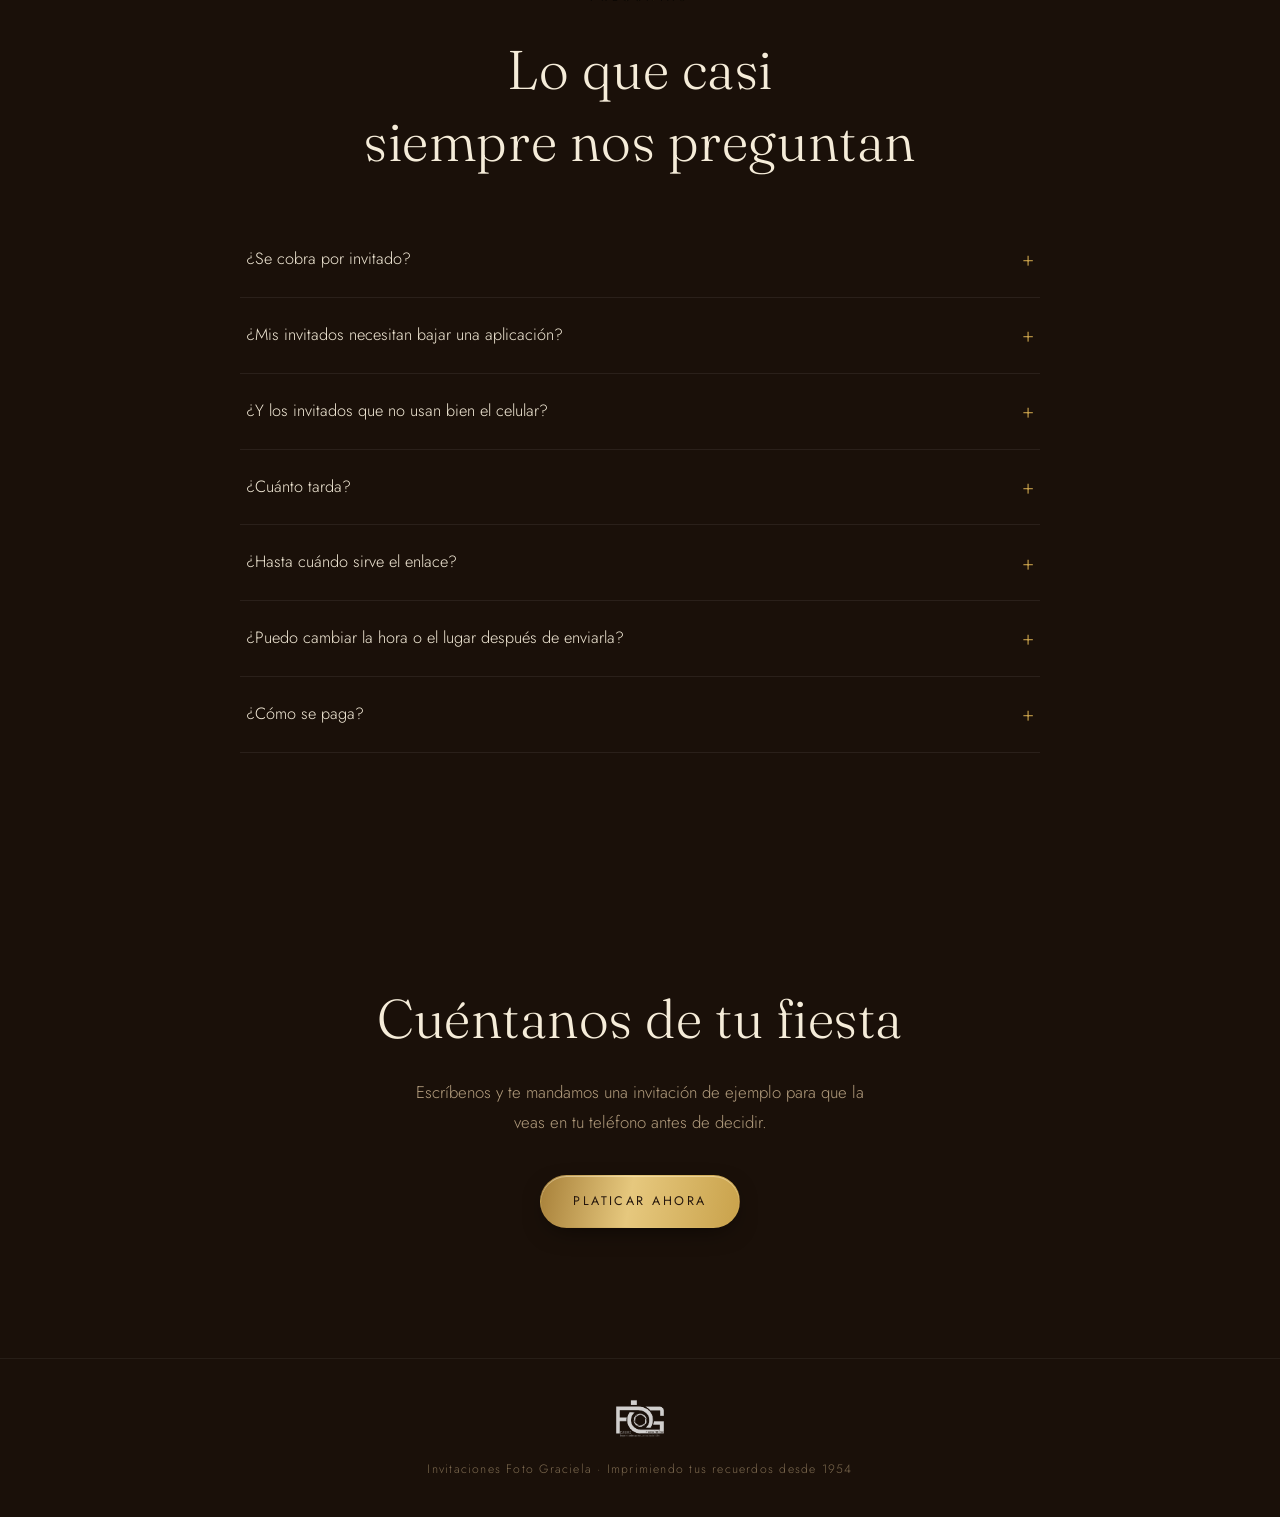
==== commit dc3fe54e: "Add files via upload" ====
--- a/index.html
+++ b/index.html
@@ -168,22 +168,25 @@
 .versiones button:hover{color:var(--luz);border-color:var(--rosa)}
 .versiones button[aria-pressed="true"]{background:rgba(201,162,75,.22);border-color:var(--rosa);color:var(--luz)}
 .telefono{
-  position:relative;width:min(310px,82vw);aspect-ratio:9/19.5;
-  border-radius:40px;padding:11px;
+  position:relative;width:min(430px,90vw);aspect-ratio:10/17;
+  border-radius:34px;padding:13px;
   background:linear-gradient(160deg,#5a3a22,#2e1e13);
   box-shadow:0 34px 80px rgba(0,0,0,.66);
 }
+@media(min-width:1000px){
+  .telefono{width:min(520px,52vw);aspect-ratio:10/15.5}
+}
 .telefono .bisel{
-  position:absolute;top:22px;left:50%;transform:translateX(-50%);
-  width:70px;height:5px;border-radius:100px;background:rgba(0,0,0,.5);z-index:2;
+  position:absolute;top:24px;left:50%;transform:translateX(-50%);
+  width:82px;height:5px;border-radius:100px;background:rgba(0,0,0,.5);z-index:2;
 }
 .telefono iframe{
-  width:100%;height:100%;border:0;border-radius:30px;
+  width:100%;height:100%;border:0;border-radius:24px;
   background:#faf7f2;display:block;
 }
 .telefono iframe[hidden]{display:none}
 .sinmuestra{
-  width:100%;height:100%;border-radius:30px;background:var(--tinta);
+  width:100%;height:100%;border-radius:24px;background:var(--tinta);
   display:flex;flex-direction:column;align-items:center;justify-content:center;
   gap:14px;padding:36px 28px;text-align:center;
 }
@@ -382,6 +385,15 @@
 }
 .pago button:hover{background:rgba(201,162,75,.3)}
 .msj b{font-weight:500}
+.msj a.tel{color:#8ecfa4;text-decoration:underline;text-underline-offset:3px}
+.ir-wa{
+  align-self:flex-start;display:inline-flex;align-items:center;gap:9px;
+  margin-top:2px;padding:11px 20px;border-radius:100px;text-decoration:none;
+  background:#1f8a4c;color:#fff;font-size:.8rem;letter-spacing:.04em;
+  box-shadow:0 8px 22px -10px rgba(0,0,0,.8);
+}
+.ir-wa:hover{background:#24a35a}
+.ir-wa svg{width:18px;height:18px;fill:#fff;flex:none}
 .escribiendo{display:flex;gap:5px;align-self:flex-start;padding:14px 18px;background:rgba(255,255,255,.05);border-radius:16px;border-bottom-left-radius:5px}
 .escribiendo span{width:6px;height:6px;border-radius:50%;background:var(--rosa);animation:latir 1.3s infinite}
 .escribiendo span:nth-child(2){animation-delay:.18s}
@@ -396,17 +408,6 @@
 .chat-sugerencias button:hover{background:rgba(201,162,75,.2)}
 
 .chat-pie{display:flex;gap:8px;padding:14px 16px;border-top:1px solid rgba(255,255,255,.07);align-items:flex-end}
-.chat-clip{
-  width:42px;height:42px;flex:none;border-radius:50%;cursor:pointer;
-  background:rgba(255,255,255,.05);border:1px solid var(--linea);
-  display:flex;align-items:center;justify-content:center;transition:background .2s;
-}
-.chat-clip:hover{background:rgba(201,162,75,.18)}
-.chat-clip svg{width:19px;height:19px;fill:none;stroke:var(--luz);stroke-width:1.6}
-.chat-clip:disabled{opacity:.4;cursor:default}
-.msj.foto{padding:6px;background:rgba(255,255,255,.05);border:1px solid rgba(255,255,255,.08);align-self:flex-end;border-bottom-right-radius:5px}
-.msj.foto img{max-width:190px;border-radius:12px;display:block}
-.subiendo{font-size:.72rem;color:var(--tenue);align-self:flex-end;padding-right:6px}
 .chat-pie textarea{
   flex:1;background:rgba(255,255,255,.05);border:1px solid var(--linea);border-radius:20px;
   padding:11px 16px;color:var(--luz);font-family:var(--texto);font-size:.92rem;
@@ -737,10 +738,6 @@
 
   <div class="chat-pie">
     <textarea id="chat-entrada" rows="1" placeholder="Escribe tu pregunta..." aria-label="Escribe tu mensaje"></textarea>
-    <button class="chat-clip" id="chat-clip" aria-label="Subir foto de tu comprobante" title="Subir comprobante">
-      <svg viewBox="0 0 24 24" aria-hidden="true"><path d="M21 11.5l-8.8 8.8a5 5 0 01-7.1-7.1l9-9a3.4 3.4 0 014.8 4.8l-8.9 8.9a1.8 1.8 0 01-2.5-2.5l8.2-8.2"/></svg>
-    </button>
-    <input type="file" id="chat-archivo" accept="image/*" hidden>
     <button class="chat-enviar" id="chat-enviar" aria-label="Enviar">
       <svg viewBox="0 0 24 24" aria-hidden="true"><path d="M3 20.5L21 12 3 3.5 3 10l12 2-12 2z"/></svg>
     </button>
@@ -832,6 +829,8 @@
     cuerpo.scrollTop = cuerpo.scrollHeight;
   }
 
+  var WHATSAPP = "527331690523";
+
   /* ---------- pintar mensajes ---------- */
   function pinta(texto, clase){
     // si trae datos bancarios, se pintan aparte, con botón de copiar
@@ -850,8 +849,22 @@
     d.innerHTML = texto
       .replace(/&/g,"&amp;").replace(/</g,"&lt;").replace(/>/g,"&gt;")
       .replace(/\*\*(.+?)\*\*/g,"<b>$1</b>")
-      .replace(/\*(.+?)\*/g,"<b>$1</b>");
+      .replace(/\*(.+?)\*/g,"<b>$1</b>")
+      // el teléfono del estudio se vuelve enlace, escriba como escriba el número
+      .replace(/7\s?33\s?1\s?69\s?0\s?5\s?23/g,
+        '<a class="tel" href="https://wa.me/' + WHATSAPP + '" target="_blank" rel="noopener">733 169 0523</a>');
     cuerpo.appendChild(d);
+
+    // si el mensaje trae el teléfono, se agrega el botón grande
+    if (clase === "ia" && d.querySelector("a.tel") && !cuerpo.querySelector(".ir-wa")){
+      var wa = document.createElement("a");
+      wa.className = "ir-wa";
+      wa.href = "https://wa.me/" + WHATSAPP +
+        "?text=" + encodeURIComponent("Hola, vengo de la página de Invitaciones Foto Graciela.");
+      wa.target = "_blank"; wa.rel = "noopener";
+      wa.innerHTML = '<svg viewBox="0 0 24 24" aria-hidden="true"><path d="M17.5 14.4c-.3-.2-1.7-.9-2-1-.3-.1-.4-.1-.6.1-.2.3-.7.9-.8 1.1-.2.2-.3.2-.6.1-.3-.2-1.2-.5-2.3-1.4-.9-.8-1.4-1.7-1.6-2-.2-.3 0-.5.1-.6l.5-.5c.1-.2.2-.3.3-.5v-.5c-.1-.2-.6-1.6-.9-2.1-.2-.5-.4-.5-.6-.5h-.5c-.2 0-.5.1-.7.3-.3.3-1 1-1 2.4s1 2.8 1.2 3c.1.2 2 3.1 5 4.3.7.3 1.2.5 1.6.6.7.2 1.3.2 1.8.1.6-.1 1.7-.7 1.9-1.4.2-.7.2-1.2.2-1.4-.1-.1-.3-.2-.5-.3M12 2a10 10 0 00-8.6 15.1L2 22l5-1.3A10 10 0 1012 2z"/></svg>Continuar por WhatsApp';
+      cuerpo.appendChild(wa);
+    }
     cuerpo.scrollTop = cuerpo.scrollHeight;
     return d;
   }
@@ -1000,7 +1013,7 @@
     texto = (texto || "").trim();
     if (!texto || ocupado) return;
     if (historial.length > LIMITE){
-      pinta("Ya platicamos bastante. 💜 Dime tu nombre y te dejo anotada para que Edgar te atienda personalmente por aquí.", "ia");
+      pinta("Ya platicamos bastante. Mejor continuemos por WhatsApp al 733 169 0523, ahí te atendemos personalmente.", "ia");
       return;
     }
 
@@ -1042,140 +1055,6 @@
     });
   }
 
-  /* ---------- subir comprobante ---------- */
-  var clip    = document.getElementById("chat-clip");
-  var archivo = document.getElementById("chat-archivo");
-
-  clip.addEventListener("click", function(){ archivo.click(); });
-
-  archivo.addEventListener("change", function(){
-    var f = archivo.files && archivo.files[0];
-    archivo.value = "";
-    if (!f) return;
-    if (!/^image\//.test(f.type) && !/\.(jpe?g|png|heic|webp)$/i.test(f.name || "")){
-      pinta("Solo puedo recibir fotos o capturas de pantalla. 💜", "error");
-      return;
-    }
-
-    var preparando = document.createElement("div");
-    preparando.className = "subiendo";
-    preparando.textContent = "Preparando la foto...";
-    cuerpo.appendChild(preparando);
-    cuerpo.scrollTop = cuerpo.scrollHeight;
-
-    encoge(f, function(dataUrl){
-      preparando.remove();
-      sube(dataUrl);
-    }, function(motivo){
-      preparando.remove();
-      pinta(motivo === "formato"
-        ? "Esa foto viene en un formato que no puedo abrir. Toma una captura de pantalla de tu comprobante y súbela así. 💜"
-        : "No pude preparar esa foto. Intenta con una captura de pantalla del comprobante.", "error");
-    });
-  });
-
-  /* Las fotos de un celular moderno pesan de 3 a 8 MB y el servidor
-     no las aguanta. Aquí se reconvierten SIEMPRE a JPG y se van
-     bajando calidad y tamaño hasta que quepan, sin dejar de leerse. */
-  var TOPE = 900000;   // ~900 KB ya codificada
-
-  function encoge(archivoOriginal, listo, falla){
-    var lector = new FileReader();
-
-    lector.onerror = function(){ falla("No pude leer el archivo"); };
-
-    lector.onload = function(ev){
-      var img = new Image();
-
-      img.onerror = function(){
-        falla("formato");   // HEIC u otro que el navegador no abre
-      };
-
-      img.onload = function(){
-        var lienzo = document.createElement("canvas");
-        var ctx = lienzo.getContext("2d");
-
-        function dibuja(lado, calidad){
-          var e = Math.min(1, lado / Math.max(img.width, img.height));
-          lienzo.width  = Math.max(1, Math.round(img.width  * e));
-          lienzo.height = Math.max(1, Math.round(img.height * e));
-          ctx.fillStyle = "#fff";   // por si el original es PNG transparente
-          ctx.fillRect(0, 0, lienzo.width, lienzo.height);
-          ctx.drawImage(img, 0, 0, lienzo.width, lienzo.height);
-          return lienzo.toDataURL("image/jpeg", calidad);
-        }
-
-        // se empieza grande y legible, y solo se baja si hace falta
-        var medidas  = [1600, 1400, 1200, 1000, 850, 700];
-        var calidades = [0.75, 0.65, 0.55, 0.45];
-        var salida = "";
-
-        for (var i = 0; i < medidas.length; i++){
-          for (var j = 0; j < calidades.length; j++){
-            salida = dibuja(medidas[i], calidades[j]);
-            if (salida.length <= TOPE){ listo(salida); return; }
-          }
-        }
-
-        // último recurso: lo más chico posible
-        salida = dibuja(600, 0.4);
-        if (salida.length <= TOPE * 1.5){ listo(salida); return; }
-        falla("La foto es demasiado grande");
-      };
-
-      img.src = ev.target.result;
-    };
-
-    lector.readAsDataURL(archivoOriginal);
-  }
-
-  function sube(dataUrl){
-    if (ocupado) return;
-    ocupado = true;
-    clip.disabled = true;
-    enviar.disabled = true;
-    sugeridas.style.display = "none";
-
-    var vista = document.createElement("div");
-    vista.className = "msj foto";
-    vista.innerHTML = '<img alt="Comprobante que subiste">';
-    vista.querySelector("img").src = dataUrl;
-    cuerpo.appendChild(vista);
-
-    var aviso = document.createElement("div");
-    aviso.className = "subiendo";
-    aviso.textContent = "Subiendo...";
-    cuerpo.appendChild(aviso);
-    cuerpo.scrollTop = cuerpo.scrollHeight;
-
-    fetch(API_AGENTE, {
-      method:"POST",
-      headers:{"Content-Type":"text/plain;charset=utf-8"},
-      body: JSON.stringify({ modo:"foto", conversacion: CHARLA, archivo: dataUrl, tipo:"image/jpeg" })
-    })
-    .then(function(r){ return r.json(); })
-    .then(function(d){
-      if (!d || !d.ok) throw new Error(d && d.error ? d.error : "no se guardó");
-      aviso.textContent = "Comprobante enviado ✓";
-      ocupado = false;
-      clip.disabled = false;
-      enviar.disabled = false;
-      manda("Acabo de subir la foto de mi comprobante de pago.");
-    })
-    .catch(function(e){
-      console.error("Comprobante:", e);   // el detalle técnico, para Edgar
-      aviso.remove();
-      vista.remove();
-      var det = (e && e.message) ? e.message : "";
-      pinta(/permission|Drive|autoriza/i.test(det)
-        ? "No pude guardar tu foto por un problema nuestro. Ya avisamos; inténtalo en un rato."
-        : "No pude recibir la foto. Inténtalo otra vez en un momento.", "error");
-      ocupado = false;
-      clip.disabled = false;
-      enviar.disabled = false;
-    });
-  }
-
   enviar.addEventListener("click", function(){ manda(entrada.value); });
   entrada.addEventListener("keydown", function(e){
     if (e.key === "Enter" && !e.shiftKey){ e.preventDefault(); manda(entrada.value); }
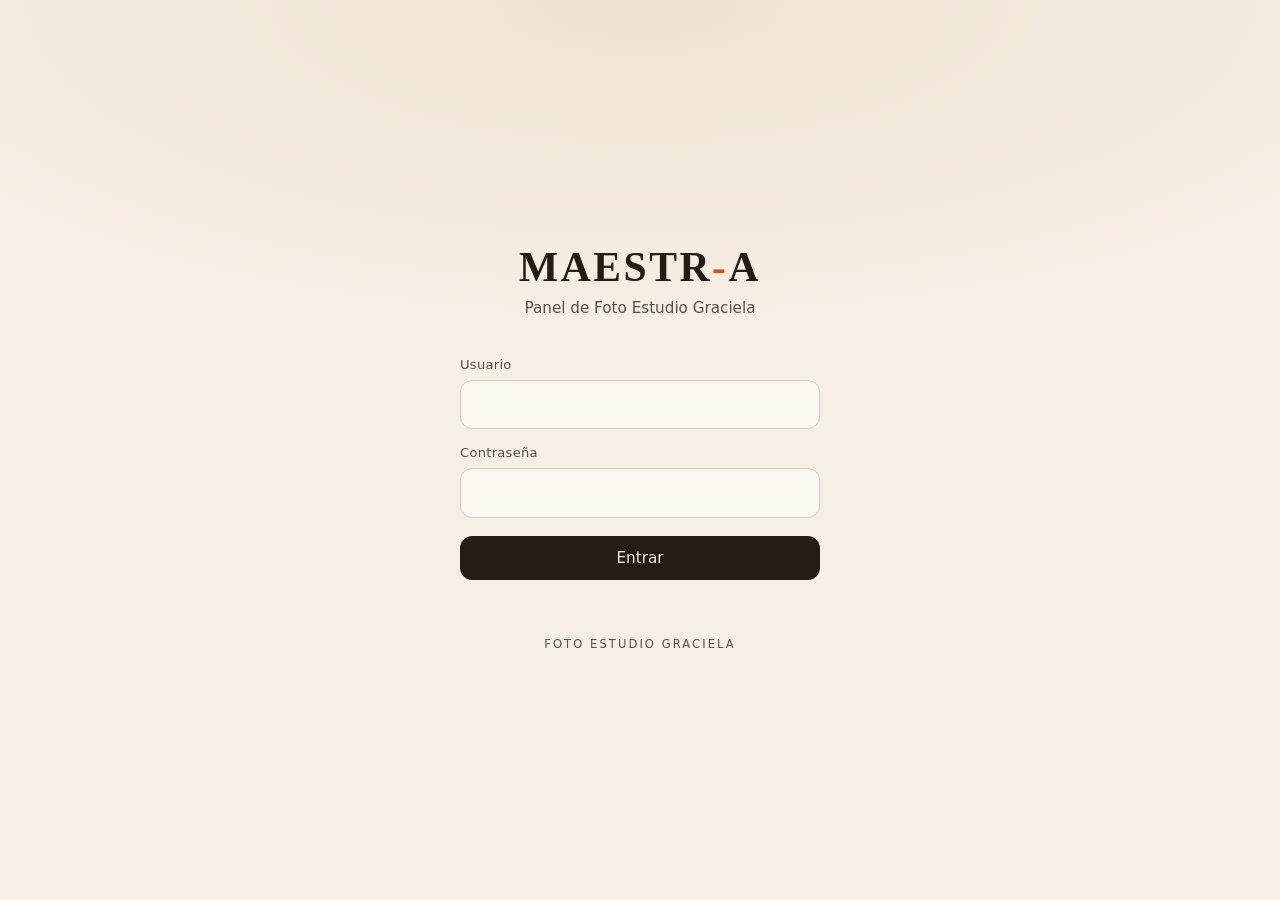
==== commit e20cd7f9: "Apps privadas para Firebase Hosting Co-Authored-By: Claude Opus 5.5 <noreply@anthropic.com> Claude-S" ====
--- a/index.html
+++ b/index.html
@@ -1,1147 +1 @@
-<!DOCTYPE html>
-<html lang="es-MX">
-<head>
-<meta charset="UTF-8">
-<meta name="viewport" content="width=device-width, initial-scale=1.0">
-<title>Invitaciones Foto Graciela — Invitaciones digitales para bodas, XV años y bautizos</title>
-<meta name="description" content="Invitaciones digitales con confirmación de asistencia, pases por invitado, códigos QR de acceso y galería de fotos. Iguala, Guerrero. Pago único.">
-<link rel="preconnect" href="https://fonts.googleapis.com">
-<link rel="preconnect" href="https://fonts.gstatic.com" crossorigin>
-<link href="https://fonts.googleapis.com/css2?family=Fraunces:ital,opsz,wght@0,9..144,300;0,9..144,400;0,9..144,500;1,9..144,300&family=Jost:wght@200;300;400;500&display=swap" rel="stylesheet">
-<style>
-:root{
-  /* Madera, pergamino y latón. Imprenta de 1954. */
-  --noche:#1a1009;          /* nogal profundo, el fondo */
-  --tinta:#241710;          /* madera de los paneles */
-  --panel:#2e1e13;          /* madera más clara */
-  --rosa:#c9a24b;           /* latón: el acento principal */
-  --violeta:#a8813a;        /* latón hondo */
-  --azul:#7a5a2c;           /* madera con luz */
-  --foco:#ffe6a8;           /* luz de foco */
-  --luz:#f5ecd9;            /* pergamino, el texto */
-  --tenue:#b39d7e;          /* pergamino apagado */
-  --linea:rgba(201,162,75,.26);
-  --display:'Fraunces',Georgia,serif;
-  --texto:'Jost',-apple-system,BlinkMacSystemFont,sans-serif;
-  --max:1140px;
-}
-*{box-sizing:border-box;margin:0;padding:0}
-html{scroll-behavior:smooth}
-body{
-  background:var(--noche);
-  color:var(--luz);
-  font-family:var(--texto);
-  font-weight:300;
-  line-height:1.65;
-  -webkit-font-smoothing:antialiased;
-  overflow-x:clip;
-}
-img{max-width:100%;display:block}
-a{color:inherit;text-decoration:none}
-:focus-visible{outline:2px solid var(--rosa);outline-offset:3px;border-radius:2px}
-
-/* ---------- la madera ---------- */
-/* La veta se dibuja con degradados, sin imágenes: pesa cero. */
-body::before{
-  content:"";position:fixed;inset:0;z-index:0;pointer-events:none;opacity:.55;
-  background-image:
-    repeating-linear-gradient(92deg,
-      rgba(0,0,0,.22) 0px, rgba(0,0,0,0) 2px, rgba(255,220,160,.035) 5px,
-      rgba(0,0,0,0) 9px, rgba(0,0,0,.16) 13px, rgba(0,0,0,0) 19px),
-    repeating-linear-gradient(88.6deg,
-      rgba(0,0,0,.13) 0px, rgba(0,0,0,0) 34px, rgba(255,225,170,.03) 62px, rgba(0,0,0,0) 96px);
-}
-/* nudos de la madera */
-.nebulosa{
-  position:fixed;z-index:0;pointer-events:none;border-radius:50%;
-  filter:blur(80px);opacity:.5;
-}
-.neb-1{width:56vw;height:56vw;top:-16vw;left:-12vw;background:radial-gradient(circle,#4a2f1b,transparent 68%)}
-.neb-2{width:48vw;height:48vw;top:26vh;right:-16vw;background:radial-gradient(circle,#3b2413,transparent 68%)}
-.neb-3{width:42vw;height:42vw;bottom:-12vw;left:20vw;background:radial-gradient(circle,rgba(201,162,75,.5),transparent 70%);opacity:.22}
-
-/* hilera de focos, como los de una terraza */
-#cielo{position:fixed;top:0;left:0;right:0;height:74px;z-index:2;pointer-events:none}
-.capa{position:relative;z-index:1;overflow-x:clip}
-
-/* ---------- utilidades ---------- */
-.envoltura{max-width:var(--max);margin:0 auto;padding:0 clamp(26px,6vw,52px)}
-.seccion{padding:clamp(72px,11vw,110px) 0;text-align:center}
-/* el contenido que se lee en bloque se queda alineado a la izquierda */
-.paquete,.complemento,.preguntas,.tabla-envoltura{text-align:left}
-.rotulo{
-  font-size:.68rem;letter-spacing:.42em;text-transform:uppercase;
-  color:var(--rosa);font-weight:400;margin-bottom:28px;
-  text-shadow:0 1px 0 rgba(0,0,0,.55);
-}
-h2{
-  font-family:var(--display);font-weight:300;
-  font-size:clamp(1.95rem,5vw,3.4rem);line-height:1.32;letter-spacing:.01em;
-  overflow-wrap:break-word;max-width:22ch;margin-inline:auto;
-}
-h3{font-family:var(--display);font-weight:400;font-size:1.7rem;line-height:1.3}
-p{color:var(--tenue)}
-.intro{max-width:46ch;margin:30px auto 0;font-size:1.05rem;line-height:1.8}
-
-.boton{
-  display:inline-flex;align-items:center;gap:10px;
-  padding:15px 32px;border-radius:100px;
-  font-size:.78rem;letter-spacing:.2em;text-transform:uppercase;font-weight:400;
-  border:1px solid transparent;cursor:pointer;transition:transform .25s,box-shadow .25s,background .25s;
-}
-.boton-luz{
-  background:linear-gradient(100deg,#a8813a,#e6c87e 45%,#c9a24b);
-  color:#26170d;font-weight:400;
-  box-shadow:0 8px 26px -10px rgba(0,0,0,.7), inset 0 1px 0 rgba(255,244,214,.45);
-}
-.boton-luz:hover{transform:translateY(-2px);box-shadow:0 12px 32px -10px rgba(0,0,0,.75), inset 0 1px 0 rgba(255,244,214,.6)}
-.boton-linea{border-color:var(--linea);color:var(--luz);background:rgba(255,255,255,.02)}
-.boton-linea:hover{border-color:var(--rosa);background:rgba(201,162,75,.08)}
-
-/* ---------- barra ---------- */
-header{
-  position:sticky;top:0;z-index:50;
-  backdrop-filter:blur(14px);background:rgba(26,16,9,.82);
-  border-bottom:1px solid rgba(255,255,255,.05);
-}
-.barra{display:flex;align-items:center;justify-content:space-between;gap:20px;padding:14px clamp(26px,6vw,52px);max-width:var(--max);margin:0 auto}
-.barra img{height:40px;width:auto}
-nav{display:flex;gap:34px;font-size:.74rem;letter-spacing:.18em;text-transform:uppercase;color:var(--tenue)}
-nav a:hover{color:var(--luz)}
-.barra .boton{padding:11px 22px;font-size:.68rem}
-@media(max-width:900px){nav{display:none}}
-
-/* ---------- portada ---------- */
-.portada{padding:clamp(48px,9vw,70px) 0 clamp(72px,11vw,100px);text-align:center}
-.marca{width:min(320px,74vw);margin:0 auto 40px;filter:drop-shadow(0 6px 26px rgba(0,0,0,.6))}
-.titular{
-  font-family:var(--display);font-weight:300;
-  font-size:clamp(2.15rem,6.4vw,4.6rem);line-height:1.18;letter-spacing:.005em;
-  overflow-wrap:break-word;
-}
-.titular em{
-  font-style:italic;
-  background:linear-gradient(96deg,#a8813a,#f0dba4 46%,#c9a24b);
-  -webkit-background-clip:text;background-clip:text;color:transparent;
-}
-.portada p.intro{margin:30px auto 0;text-align:center;max-width:48ch}
-.acciones{display:flex;gap:14px;justify-content:center;flex-wrap:wrap;margin-top:38px}
-.sello-casa{
-  margin-top:20px;font-family:var(--display);font-style:italic;
-  font-size:1.02rem;color:var(--tenue);
-}
-.tira{
-  list-style:none;display:flex;gap:26px;justify-content:center;flex-wrap:wrap;
-  margin-top:34px;font-size:.7rem;letter-spacing:.22em;text-transform:uppercase;color:var(--tenue);
-}
-.tira li{position:relative}
-.tira li+li::before{
-  content:"";position:absolute;left:-14px;top:50%;width:3px;height:3px;border-radius:50%;
-  background:var(--rosa);transform:translateY(-50%);
-}
-
-
-/* ---------- eventos ---------- */
-.eventos{display:flex;flex-wrap:wrap;gap:12px;margin-top:38px;justify-content:center}
-.evento{
-  border:1px solid var(--linea);border-radius:100px;padding:9px 20px;
-  font-size:.75rem;letter-spacing:.16em;text-transform:uppercase;color:var(--tenue);
-  background:transparent;font-family:var(--texto);cursor:pointer;
-  transition:background .25s,color .25s,border-color .25s;
-}
-.evento:hover{color:var(--luz);border-color:var(--rosa)}
-.evento[aria-selected="true"]{
-  background:linear-gradient(100deg,#c9a24b,#a8813a);
-  border-color:transparent;color:#fff;
-}
-.pista{margin-top:26px;font-size:.78rem;letter-spacing:.08em;color:#8b7558}
-
-.vitrina{margin-top:38px;display:flex;flex-direction:column;align-items:center;gap:20px}
-.versiones{display:flex;gap:8px}
-.versiones[hidden]{display:none}
-.versiones button{
-  border:1px solid var(--linea);background:transparent;color:var(--tenue);
-  border-radius:100px;padding:8px 20px;font-family:var(--texto);
-  font-size:.68rem;letter-spacing:.18em;text-transform:uppercase;cursor:pointer;
-  transition:background .25s,color .25s,border-color .25s;
-}
-.versiones button:hover{color:var(--luz);border-color:var(--rosa)}
-.versiones button[aria-pressed="true"]{background:rgba(201,162,75,.22);border-color:var(--rosa);color:var(--luz)}
-.telefono{
-  position:relative;width:min(430px,90vw);aspect-ratio:10/17;
-  border-radius:34px;padding:13px;
-  background:linear-gradient(160deg,#5a3a22,#2e1e13);
-  box-shadow:0 34px 80px rgba(0,0,0,.66);
-}
-@media(min-width:1000px){
-  .telefono{width:min(520px,52vw);aspect-ratio:10/15.5}
-}
-.telefono .bisel{
-  position:absolute;top:24px;left:50%;transform:translateX(-50%);
-  width:82px;height:5px;border-radius:100px;background:rgba(0,0,0,.5);z-index:2;
-}
-.telefono iframe{
-  width:100%;height:100%;border:0;border-radius:24px;
-  background:#faf7f2;display:block;
-}
-.telefono iframe[hidden]{display:none}
-.sinmuestra{
-  width:100%;height:100%;border-radius:24px;background:var(--tinta);
-  display:flex;flex-direction:column;align-items:center;justify-content:center;
-  gap:14px;padding:36px 28px;text-align:center;
-}
-.sinmuestra[hidden]{display:none}
-.sinmuestra p{font-family:var(--display);font-size:1.5rem;color:var(--luz)}
-.sinmuestra span{font-size:.86rem;color:var(--tenue);line-height:1.6}
-.sinmuestra button{
-  margin-top:6px;background:linear-gradient(100deg,#c9a24b,#a8813a);
-  border:none;color:#fff;border-radius:100px;padding:11px 24px;cursor:pointer;
-  font-family:var(--texto);font-size:.68rem;letter-spacing:.2em;text-transform:uppercase;
-}
-
-/* ---------- paquetes ---------- */
-.paquetes{display:grid;grid-template-columns:repeat(3,1fr);gap:22px;margin-top:52px;align-items:start}
-@media(max-width:960px){.paquetes{grid-template-columns:1fr;max-width:460px;margin-inline:auto}}
-.paquete{
-  background:linear-gradient(180deg,rgba(46,30,19,.92),rgba(36,23,16,.94));
-  border:1px solid rgba(255,255,255,.07);border-radius:5px;
-  padding:40px 32px;position:relative;overflow:hidden;height:100%;
-  display:flex;flex-direction:column;
-}
-.paquete::before{
-  content:"";position:absolute;top:0;left:50%;transform:translateX(-50%);
-  width:70%;height:1px;background:linear-gradient(90deg,transparent,var(--brillo),transparent);
-}
-.p-luz{--brillo:rgba(201,162,75,.5)}
-.p-aurora{--brillo:rgba(230,200,126,.78)}
-.p-constelacion{--brillo:rgba(255,230,168,.98)}
-.paquete.destacado{border-color:rgba(230,200,126,.45);box-shadow:0 0 60px rgba(201,162,75,.16)}
-.insignia{
-  position:absolute;top:20px;right:20px;font-size:.56rem;letter-spacing:.24em;
-  text-transform:uppercase;color:var(--rosa);border:1px solid var(--linea);
-  border-radius:100px;padding:4px 12px;
-}
-.farol{width:26px;height:34px;margin-bottom:20px}
-.paquete h3{font-size:1.55rem;letter-spacing:.03em}
-.p-sub{font-size:.76rem;letter-spacing:.14em;text-transform:uppercase;color:var(--tenue);margin-top:6px}
-.precio{font-family:var(--display);font-size:2.9rem;font-weight:300;margin:22px 0 2px;line-height:1}
-.precio span{font-size:.9rem;font-family:var(--texto);color:var(--tenue);letter-spacing:.14em;margin-left:6px}
-.p-nota{font-size:.72rem;color:#8b7558;letter-spacing:.06em}
-.lista{list-style:none;margin:28px 0 32px;display:flex;flex-direction:column;gap:14px;flex:1}
-.lista li{font-size:.9rem;color:var(--tenue);padding-left:26px;position:relative;line-height:1.65}
-.lista li::before{
-  content:"";position:absolute;left:2px;top:.55em;width:7px;height:7px;border-radius:50%;
-  background:var(--brillo);box-shadow:0 0 8px var(--brillo);
-}
-.lista li b{color:var(--luz);font-weight:400}
-.paquete .boton{width:100%;justify-content:center}
-
-/* ---------- tabla ---------- */
-.tabla-envoltura{margin-top:52px;overflow-x:auto;border:1px solid rgba(201,162,75,.18);border-radius:4px}
-table{width:100%;border-collapse:collapse;min-width:640px;font-size:.86rem}
-th,td{padding:15px 18px;text-align:left;border-bottom:1px solid rgba(255,255,255,.05)}
-thead th{
-  font-size:.66rem;letter-spacing:.2em;text-transform:uppercase;color:var(--rosa);
-  font-weight:400;background:rgba(255,255,255,.02);
-}
-tbody th{font-weight:300;color:var(--luz);width:38%}
-td{text-align:center;color:var(--tenue)}
-.si{color:#bcd6a4}
-.no{color:#6b5945}
-
-/* ---------- complementos ---------- */
-.complementos{display:grid;grid-template-columns:repeat(auto-fit,minmax(250px,1fr));gap:20px;margin-top:52px}
-.complemento{
-  border:1px solid rgba(201,162,75,.18);border-radius:4px;padding:34px 30px;
-  background:linear-gradient(180deg,rgba(46,30,19,.7),rgba(36,23,16,.7));
-  transition:border-color .25s,transform .25s;
-}
-.complemento:hover{border-color:var(--linea);transform:translateY(-3px)}
-.complemento h4{font-family:var(--display);font-size:1.3rem;font-weight:400;margin-bottom:8px}
-.complemento p{font-size:.88rem;line-height:1.7}
-.c-precio{margin-top:16px;font-size:.78rem;letter-spacing:.16em;color:var(--rosa)}
-
-/* ---------- proceso ---------- */
-.pasos{margin-top:54px;display:grid;grid-template-columns:repeat(4,1fr);gap:0}
-@media(max-width:900px){.pasos{grid-template-columns:1fr}}
-.paso{padding:38px 22px;border-top:1px solid rgba(255,255,255,.09);position:relative}
-.paso::after{
-  content:"";position:absolute;top:-3px;left:50%;transform:translateX(-50%);
-  width:5px;height:5px;border-radius:50%;
-  background:var(--rosa);box-shadow:0 0 10px var(--rosa);
-}
-.paso .num{font-family:var(--display);font-size:.95rem;color:var(--rosa);letter-spacing:.1em}
-.paso h4{font-family:var(--display);font-size:1.35rem;font-weight:400;margin:10px 0 8px}
-.paso p{font-size:.87rem;max-width:34ch;margin-inline:auto}
-
-/* ---------- preguntas ---------- */
-.preguntas{margin:44px auto 0;max-width:800px}
-details{border-bottom:1px solid rgba(255,255,255,.07)}
-summary{
-  padding:24px 6px;cursor:pointer;list-style:none;
-  font-size:1.02rem;color:var(--luz);display:flex;justify-content:space-between;gap:20px;align-items:center;
-}
-summary::-webkit-details-marker{display:none}
-summary::after{content:"+";color:var(--rosa);font-size:1.3rem;transition:transform .25s;line-height:1}
-details[open] summary::after{transform:rotate(45deg)}
-details p{padding:0 6px 26px;font-size:.93rem;max-width:64ch;line-height:1.75}
-
-/* ---------- cierre ---------- */
-.cierre{text-align:center;padding:clamp(84px,12vw,120px) 0 clamp(90px,13vw,130px)}
-.cierre h2{max-width:16ch;margin:0 auto}
-.cierre .intro{margin:22px auto 0}
-footer{border-top:1px solid rgba(255,255,255,.06);padding:38px 0;text-align:center}
-footer p{font-size:.76rem;letter-spacing:.1em;color:#7d6a50}
-footer img{height:44px;margin:0 auto 18px;opacity:.8}
-
-/* ---------- flotante ---------- */
-.flotante{
-  position:fixed;right:20px;bottom:20px;z-index:60;
-  width:56px;height:56px;border-radius:50%;
-  background:linear-gradient(140deg,#c9a24b,#a8813a);
-  display:flex;align-items:center;justify-content:center;
-  box-shadow:0 10px 34px rgba(0,0,0,.6);transition:transform .25s;
-}
-.flotante:hover{transform:scale(1.07)}
-.flotante svg{width:28px;height:28px;fill:#fff}
-
-/* ---------- revelado ---------- */
-.rev{opacity:0;transform:translateY(22px);transition:opacity .8s ease,transform .8s ease}
-.rev.visible{opacity:1;transform:none}
-@media(prefers-reduced-motion:reduce){
-  .rev{opacity:1;transform:none;transition:none}
-  html{scroll-behavior:auto}
-  *{animation:none!important}
-}
-/* ---------- chat LUC-IA ---------- */
-.flotante{border:none;padding:0;cursor:pointer;font:inherit}
-.flotante.oculto{opacity:0;pointer-events:none;transform:scale(.85)}
-.burbuja-aviso{
-  position:fixed;right:88px;bottom:32px;z-index:59;max-width:230px;
-  background:var(--panel);border:1px solid var(--linea);border-radius:16px 16px 4px 16px;
-  padding:14px 18px;font-size:.86rem;color:var(--luz);line-height:1.45;
-  box-shadow:0 14px 40px rgba(0,0,0,.6);cursor:pointer;
-  opacity:0;transform:translateY(10px);transition:opacity .5s,transform .5s;
-}
-.burbuja-aviso.visible{opacity:1;transform:none}
-.burbuja-aviso.oculto{display:none}
-@media(max-width:520px){.burbuja-aviso{display:none}}
-
-.ventana-chat{
-  position:fixed;right:20px;bottom:20px;z-index:70;
-  width:min(390px,calc(100vw - 40px));height:min(620px,calc(100vh - 40px));
-  background:rgba(36,23,16,.97);backdrop-filter:blur(20px);
-  border:1px solid rgba(255,255,255,.09);border-radius:22px;
-  display:flex;flex-direction:column;overflow:hidden;
-  box-shadow:0 30px 90px rgba(0,0,0,.75);
-  opacity:0;transform:translateY(16px) scale(.97);pointer-events:none;
-  transition:opacity .28s ease,transform .28s ease;
-}
-.ventana-chat.abierta{opacity:1;transform:none;pointer-events:auto}
-@media(max-width:520px){.ventana-chat{right:10px;left:10px;bottom:10px;width:auto;height:calc(100vh - 20px);border-radius:18px}}
-
-.chat-cabeza{
-  display:flex;align-items:center;gap:12px;padding:16px 18px;
-  border-bottom:1px solid rgba(255,255,255,.07);
-  background:linear-gradient(100deg,rgba(201,162,75,.16),rgba(90,58,34,.3));
-}
-.chat-avatar{
-  width:38px;height:38px;border-radius:50%;flex:none;
-  background:linear-gradient(140deg,#e6c87e,#c9a24b,#8a6a2e);
-  display:flex;align-items:center;justify-content:center;
-  font-family:var(--display);font-size:1.05rem;color:#fff;
-}
-.chat-cabeza h4{font-family:var(--display);font-size:1.1rem;font-weight:400;line-height:1.1}
-.chat-cabeza .estado{font-size:.66rem;letter-spacing:.14em;text-transform:uppercase;color:#8ecfa4}
-.chat-cabeza .estado::before{content:"";display:inline-block;width:5px;height:5px;border-radius:50%;background:#8ecfa4;margin-right:6px;vertical-align:middle}
-.chat-cerrar{
-  margin-left:auto;background:none;border:none;color:var(--tenue);
-  font-size:1.5rem;line-height:1;cursor:pointer;padding:4px 8px;border-radius:8px;
-}
-.chat-cerrar:hover{color:var(--luz);background:rgba(255,255,255,.06)}
-
-.chat-cuerpo{flex:1;overflow-y:auto;padding:20px 18px;display:flex;flex-direction:column;gap:12px;scrollbar-width:thin}
-.chat-cuerpo::-webkit-scrollbar{width:5px}
-.chat-cuerpo::-webkit-scrollbar-thumb{background:rgba(201,162,75,.3);border-radius:10px}
-.msj{max-width:84%;padding:12px 16px;border-radius:16px;font-size:.92rem;line-height:1.55;white-space:pre-wrap;word-break:break-word}
-.msj.ia{background:rgba(255,255,255,.05);border:1px solid rgba(255,255,255,.06);border-bottom-left-radius:5px;align-self:flex-start;color:var(--luz)}
-.msj.yo{background:linear-gradient(120deg,#c9a24b,#a8813a);border-bottom-right-radius:5px;align-self:flex-end;color:#26170d}
-.msj.error{background:rgba(199,80,80,.12);border:1px solid rgba(199,80,80,.3);align-self:flex-start;color:#f0c9c9;font-size:.86rem}
-.pago{
-  align-self:flex-start;max-width:88%;margin-top:2px;
-  background:linear-gradient(150deg,rgba(201,162,75,.14),rgba(44,63,133,.14));
-  border:1px solid var(--linea);border-radius:16px;padding:16px 18px;
-}
-.pago .rot{font-size:.6rem;letter-spacing:.26em;text-transform:uppercase;color:var(--rosa);margin-bottom:10px}
-.pago .dato{font-size:.86rem;color:var(--tenue);line-height:1.7}
-.pago .dato b{color:var(--luz);font-weight:400}
-.fila-pago{margin-top:12px;padding-top:12px;border-top:1px solid rgba(255,255,255,.07)}
-.fila-pago .et{font-size:.68rem;letter-spacing:.2em;text-transform:uppercase;color:var(--tenue)}
-.fila-pago .numero{font-size:1.02rem;letter-spacing:.08em;color:var(--luz);margin:5px 0 9px;word-break:break-all}
-.pago button{
-  width:100%;background:rgba(201,162,75,.16);border:1px solid var(--linea);color:var(--luz);
-  border-radius:100px;padding:9px;font-family:var(--texto);font-size:.72rem;
-  letter-spacing:.16em;text-transform:uppercase;cursor:pointer;transition:background .2s;
-}
-.pago button:hover{background:rgba(201,162,75,.3)}
-.msj b{font-weight:500}
-.msj a.tel{color:#8ecfa4;text-decoration:underline;text-underline-offset:3px}
-.ir-wa{
-  align-self:flex-start;display:inline-flex;align-items:center;gap:9px;
-  margin-top:2px;padding:11px 20px;border-radius:100px;text-decoration:none;
-  background:#1f8a4c;color:#fff;font-size:.8rem;letter-spacing:.04em;
-  box-shadow:0 8px 22px -10px rgba(0,0,0,.8);
-}
-.ir-wa:hover{background:#24a35a}
-.ir-wa svg{width:18px;height:18px;fill:#fff;flex:none}
-.escribiendo{display:flex;gap:5px;align-self:flex-start;padding:14px 18px;background:rgba(255,255,255,.05);border-radius:16px;border-bottom-left-radius:5px}
-.escribiendo span{width:6px;height:6px;border-radius:50%;background:var(--rosa);animation:latir 1.3s infinite}
-.escribiendo span:nth-child(2){animation-delay:.18s}
-.escribiendo span:nth-child(3){animation-delay:.36s}
-@keyframes latir{0%,60%,100%{opacity:.25;transform:translateY(0)}30%{opacity:1;transform:translateY(-4px)}}
-
-.chat-sugerencias{display:flex;flex-wrap:wrap;gap:7px;padding:0 18px 12px}
-.chat-sugerencias button{
-  background:rgba(201,162,75,.09);border:1px solid var(--linea);color:var(--luz);
-  border-radius:100px;padding:8px 14px;font-family:var(--texto);font-size:.78rem;cursor:pointer;transition:background .2s;
-}
-.chat-sugerencias button:hover{background:rgba(201,162,75,.2)}
-
-.chat-pie{display:flex;gap:8px;padding:14px 16px;border-top:1px solid rgba(255,255,255,.07);align-items:flex-end}
-.chat-pie textarea{
-  flex:1;background:rgba(255,255,255,.05);border:1px solid var(--linea);border-radius:20px;
-  padding:11px 16px;color:var(--luz);font-family:var(--texto);font-size:.92rem;
-  resize:none;max-height:110px;line-height:1.45;
-}
-.chat-pie textarea:focus{outline:none;border-color:var(--rosa)}
-.chat-pie textarea::placeholder{color:#8b7558}
-.chat-enviar{
-  width:42px;height:42px;flex:none;border-radius:50%;border:none;cursor:pointer;
-  background:linear-gradient(140deg,#c9a24b,#a8813a);
-  display:flex;align-items:center;justify-content:center;transition:transform .2s,opacity .2s;
-}
-.chat-enviar:hover{transform:scale(1.06)}
-.chat-enviar:disabled{opacity:.4;cursor:default;transform:none}
-.chat-enviar svg{width:19px;height:19px;fill:#fff}
-.chat-nota{font-size:.6rem;text-align:center;color:#7d6a50;padding:0 16px 10px;letter-spacing:.06em}
-
-</style>
-</head>
-<body>
-
-<canvas id="cielo" aria-hidden="true"></canvas>
-<div class="nebulosa neb-1"></div>
-<div class="nebulosa neb-2"></div>
-<div class="nebulosa neb-3"></div>
-
-<div class="capa">
-
-<header>
-  <div class="barra">
-    <a href="#inicio"><img src="logo-graciela.png" alt="Invitaciones Foto Graciela"></a>
-    <nav>
-      <a href="#paquetes">Paquetes</a>
-      <a href="#complementos">Complementos</a>
-      <a href="#proceso">Cómo funciona</a>
-      <a href="#preguntas">Preguntas</a>
-    </nav>
-    <a class="boton boton-luz" href="#" data-chat="Hola, quiero información sobre invitaciones digitales">Cotizar</a>
-  </div>
-</header>
-
-<!-- PORTADA -->
-<section class="portada envoltura" id="inicio">
-  <img class="marca" src="logo-graciela.png" alt="Foto Estudio Graciela">
-  <h1 class="titular">No es una imagen.<br>Es tu fiesta <em>en su teléfono</em>.</h1>
-  <p class="intro">Se abre con tu canción, muestra el mapa, cuenta los días que faltan y recoge las confirmaciones. Bodas, XV años, bautizos y cumpleaños, desde $690.</p>
-  <p class="sello-casa">Setenta años haciendo los recuerdos de Iguala</p>
-  <div class="acciones">
-    <a class="boton boton-luz" href="#paquetes">Ver paquetes</a>
-    <a class="boton boton-linea" href="#" data-chat="Quiero ver una invitación de ejemplo">Pedir un ejemplo</a>
-  </div>
-  <ul class="tira">
-    <li>Pago único</li>
-    <li>Invitados ilimitados</li>
-    <li>Imprimiendo recuerdos desde 1954</li>
-  </ul>
-</section>
-
-<!-- EVENTOS -->
-<section class="seccion envoltura rev">
-  <p class="rotulo">Para cualquier celebración</p>
-  <h2>Con tus colores,<br>tus fotos, tu canción</h2>
-  <p class="intro">Cada paquete parte de un diseño base que vestimos con la paleta, las tipografías, las fotos y la música de tu evento. Nadie recibe la invitación de alguien más.</p>
-  <div class="eventos" id="eventos" role="tablist" aria-label="Tipos de evento">
-    <button class="evento" type="button" data-t="boda" aria-selected="true">Bodas</button>
-    <button class="evento" type="button" data-t="xv">XV años</button>
-    <button class="evento" type="button" data-t="bautizo">Bautizos</button>
-    <button class="evento" type="button" data-t="cumpleanos">Cumpleaños</button>
-    <button class="evento" type="button" data-t="baby">Baby shower</button>
-    <button class="evento" type="button" data-t="graduacion">Graduaciones</button>
-    <button class="evento" type="button" data-t="comunion">Primera comunión</button>
-    <button class="evento" type="button" data-t="empresa">Eventos de empresa</button>
-  </div>
-
-  <p class="pista">Toca un evento y mira la invitación completa aquí mismo</p>
-
-  <div class="vitrina">
-    <div class="versiones" id="versiones" hidden></div>
-    <div class="telefono">
-      <span class="bisel"></span>
-      <iframe id="marco" title="Invitación de ejemplo" loading="lazy"></iframe>
-      <div class="sinmuestra" id="sinmuestra" hidden>
-        <p>Muestra en camino</p>
-        <span>Todavía no tenemos un ejemplo público de este tipo de evento. Pregúntanos y te enseñamos uno.</span>
-        <button type="button" data-chat="Quiero ver un ejemplo de invitación">Pedir un ejemplo</button>
-      </div>
-    </div>
-    <a class="boton boton-linea" id="abrir-ejemplo" href="#"
-       target="_blank" rel="noopener">Abrirla en pantalla completa</a>
-  </div>
-</section>
-
-<!-- PAQUETES -->
-<section class="seccion envoltura rev" id="paquetes">
-  <p class="rotulo">Tres niveles</p>
-  <h2>Elige cuánta luz<br>necesita tu evento</h2>
-  <p class="intro">Pago único. Sin mensualidades y sin cobro por invitado: puedes mandar la invitación a 30 o a 300 personas al mismo precio.</p>
-
-  <div class="paquetes">
-
-    <article class="paquete p-luz">
-      <svg class="farol" viewBox="0 0 24 32" fill="none" aria-hidden="true">
-        <path d="M12 2v3M6 5h12l2 20a8 8 0 01-16 0L6 5z" stroke="var(--brillo)" stroke-width="1.2"/>
-        <circle cx="12" cy="19" r="4" fill="var(--brillo)" opacity=".45"/>
-      </svg>
-      <h3>Luz</h3>
-      <p class="p-sub">La invitación bonita</p>
-      <p class="precio">$690<span>MXN</span></p>
-      <p class="p-nota">Ideal para bautizos y cumpleaños</p>
-      <ul class="lista">
-        <li>Invitación web adaptada a <b>tus colores y tus fotos</b>, con música y cuenta regresiva</li>
-        <li>Ubicación con mapa para ceremonia y fiesta</li>
-        <li>Itinerario, código de vestimenta y mesa de regalos</li>
-        <li>Botón para <b>confirmar por WhatsApp</b> directo a tu teléfono</li>
-        <li>Enlace propio, invitados ilimitados</li>
-        <li>Dos rondas de cambios</li>
-      </ul>
-      <a class="boton boton-linea" href="#" data-chat="Cuéntame del paquete Luz">Quiero este</a>
-    </article>
-
-    <article class="paquete p-aurora destacado">
-      <span class="insignia">El más pedido</span>
-      <svg class="farol" viewBox="0 0 24 32" fill="none" aria-hidden="true">
-        <path d="M12 2v3M6 5h12l2 20a8 8 0 01-16 0L6 5z" stroke="var(--brillo)" stroke-width="1.2"/>
-        <circle cx="12" cy="19" r="5.5" fill="var(--brillo)" opacity=".5"/>
-      </svg>
-      <h3>Aurora</h3>
-      <p class="p-sub">Con pases por invitado</p>
-      <p class="precio">$1,390<span>MXN</span></p>
-      <p class="p-nota">Ideal para XV años</p>
-      <ul class="lista">
-        <li>Todo lo de <b>Luz</b></li>
-        <li><b>Un solo enlace para todos.</b> No tienes que armar un mensaje distinto por persona</li>
-        <li>Al confirmar, el invitado <b>escribe su nombre</b> y el sistema lo encuentra en tu lista</li>
-        <li>Ve <b>cuántos pases</b> le apartaste y elige cuántos va a ocupar</li>
-        <li>Su respuesta te llega por WhatsApp con su nombre y los pases que usará</li>
-        <li>Tu lista de invitados en una hoja de cálculo que se actualiza sola</li>
-      </ul>
-      <a class="boton boton-luz" href="#" data-chat="Cuéntame del paquete Aurora">Quiero este</a>
-    </article>
-
-    <article class="paquete p-constelacion">
-      <svg class="farol" viewBox="0 0 24 32" fill="none" aria-hidden="true">
-        <path d="M12 2v3M6 5h12l2 20a8 8 0 01-16 0L6 5z" stroke="var(--brillo)" stroke-width="1.2"/>
-        <circle cx="12" cy="19" r="7" fill="var(--brillo)" opacity=".55"/>
-      </svg>
-      <h3>Constelación</h3>
-      <p class="p-sub">Con control de acceso</p>
-      <p class="precio">$2,490<span>MXN</span></p>
-      <p class="p-nota">Ideal para bodas y eventos grandes</p>
-      <ul class="lista">
-        <li>Todo lo de <b>Aurora</b></li>
-        <li>Aviso <b>por correo</b> cada vez que alguien confirma o cancela</li>
-        <li>Panel en vivo: quién aceptó, quién no y quién falta por responder</li>
-        <li>Pase con <b>código QR</b> que se guarda en Google Wallet o Apple Wallet</li>
-        <li>Página de entrada para tu personal: escanea, valida y marca asistencia</li>
-        <li>Un QR ya usado se rechaza; los que llegan tarde se registran aparte</li>
-        <li>Reporte final de asistencia al terminar la fiesta</li>
-      </ul>
-      <a class="boton boton-linea" href="#" data-chat="Cuéntame del paquete Constelación">Quiero este</a>
-    </article>
-  </div>
-
-  <div class="tabla-envoltura">
-    <table>
-      <thead>
-        <tr><th scope="col">Incluye</th><th scope="col">Luz</th><th scope="col">Aurora</th><th scope="col">Constelación</th></tr>
-      </thead>
-      <tbody>
-        <tr><th scope="row">Diseño personalizado y música</th><td class="si">Sí</td><td class="si">Sí</td><td class="si">Sí</td></tr>
-        <tr><th scope="row">Invitados ilimitados</th><td class="si">Sí</td><td class="si">Sí</td><td class="si">Sí</td></tr>
-        <tr><th scope="row">Confirmación por WhatsApp</th><td class="si">Sí</td><td class="si">Sí</td><td class="si">Sí</td></tr>
-        <tr><th scope="row">El invitado se identifica y ve sus pases</th><td class="no">—</td><td class="si">Sí</td><td class="si">Sí</td></tr>
-        <tr><th scope="row">Hoja de invitados que se llena sola</th><td class="no">—</td><td class="si">Sí</td><td class="si">Sí</td></tr>
-        <tr><th scope="row">Aviso por correo al confirmar</th><td class="no">—</td><td class="no">—</td><td class="si">Sí</td></tr>
-        <tr><th scope="row">Pase QR en Google / Apple Wallet</th><td class="no">—</td><td class="no">—</td><td class="si">Sí</td></tr>
-        <tr><th scope="row">Escáner de entrada para tu personal</th><td class="no">—</td><td class="no">—</td><td class="si">Sí</td></tr>
-        <tr><th scope="row">Reporte de asistencia</th><td class="no">—</td><td class="no">—</td><td class="si">Sí</td></tr>
-        <tr><th scope="row">Rondas de cambios</th><td>2</td><td>3</td><td>Las necesarias</td></tr>
-      </tbody>
-    </table>
-  </div>
-</section>
-
-<!-- COMPLEMENTOS -->
-<section class="seccion envoltura rev" id="complementos">
-  <p class="rotulo">Complementos</p>
-  <h2>Se agregan a<br>cualquier paquete</h2>
-
-  <div class="complementos">
-    <div class="complemento">
-      <h4>Galería con QR</h4>
-      <p>Un código QR en las mesas. Tus invitados suben las fotos que tomaron y todas caen en un álbum ordenado por hora, para que revivas la fiesta en el orden en que pasó.</p>
-      <p class="c-precio">+ $590 MXN</p>
-    </div>
-    <div class="complemento">
-      <h4>Acomodo de mesas</h4>
-      <p>Cada invitado ve su número de mesa dentro de su pase. En la entrada se le recuerda al escanear, y tú administras el acomodo desde la misma hoja.</p>
-      <p class="c-precio">+ $390 MXN</p>
-    </div>
-    <div class="complemento">
-      <h4>Diseño a medida</h4>
-      <p>Cuando no quieres partir de ningún diseño base: ilustración, animación y composición hechas solo para tu evento. Te presentamos una propuesta y la ajustamos hasta que te emocione.</p>
-      <p class="c-precio">+ $900 MXN</p>
-    </div>
-    <div class="complemento">
-      <h4>Entrega en 48 horas</h4>
-      <p>Para fechas encima. Reservamos la agenda y entregamos tu invitación lista para compartir en dos días.</p>
-      <p class="c-precio">+ $500 MXN</p>
-    </div>
-    <div class="complemento">
-      <h4>Sesión de fotos</h4>
-      <p>Fotografía de la novia o la quinceañera para la invitación, con Foto Estudio Graciela. Se cotiza según el tipo de sesión.</p>
-      <p class="c-precio">Cotización</p>
-    </div>
-    <div class="complemento">
-      <h4>Segundo idioma</h4>
-      <p>La misma invitación en inglés para los invitados que vienen del otro lado, con su propio enlace.</p>
-      <p class="c-precio">+ $350 MXN</p>
-    </div>
-  </div>
-</section>
-
-<!-- PROCESO -->
-<section class="seccion envoltura rev" id="proceso">
-  <p class="rotulo">Cómo funciona</p>
-  <h2>De la idea al<br>día del evento</h2>
-
-  <div class="pasos">
-    <div class="paso">
-      <p class="num">Uno</p>
-      <h4>Nos cuentas</h4>
-      <p>Llenas un formulario con los datos del evento: fecha, lugares, fotos, canción y estilo. Se guarda solo, puedes dejarlo a medias y seguir después.</p>
-    </div>
-    <div class="paso">
-      <p class="num">Dos</p>
-      <h4>La diseñamos</h4>
-      <p>Recibes tu invitación completa para revisarla en tu teléfono. Pides los cambios que necesites antes de que salga a nadie.</p>
-    </div>
-    <div class="paso">
-      <p class="num">Tres</p>
-      <h4>La repartes</h4>
-      <p>Nos pasas tu lista con nombres y pases. Te entregamos un enlace y un mensaje listos para reenviar por WhatsApp a quien quieras.</p>
-    </div>
-    <div class="paso">
-      <p class="num">Cuatro</p>
-      <h4>Controlas la puerta</h4>
-      <p>Ves las confirmaciones en vivo hasta el día del evento. Quien recibe en la entrada escanea los QR desde cualquier celular.</p>
-    </div>
-  </div>
-</section>
-
-<!-- PREGUNTAS -->
-<section class="seccion envoltura rev" id="preguntas">
-  <p class="rotulo">Preguntas</p>
-  <h2>Lo que casi<br>siempre nos preguntan</h2>
-
-  <div class="preguntas">
-    <details>
-      <summary>¿Se cobra por invitado?</summary>
-      <p>No. El precio es por evento. Puedes mandar la invitación a las personas que quieras, y si se te olvidó alguien lo agregas después sin costo.</p>
-    </details>
-    <details>
-      <summary>¿Mis invitados necesitan bajar una aplicación?</summary>
-      <p>No. Abren el enlace en el navegador de su teléfono y ya. El pase QR sí se puede guardar en Google Wallet o Apple Wallet, pero también sirve como imagen normal o impreso.</p>
-    </details>
-    <details>
-      <summary>¿Y los invitados que no usan bien el celular?</summary>
-      <p>Su pase se puede imprimir y funciona igual en la entrada. Además, en la lista de invitados tú puedes confirmar a mano a quien te avise por llamada.</p>
-    </details>
-    <details>
-      <summary>¿Cuánto tarda?</summary>
-      <p>De cinco a siete días desde que nos pasas toda la información. Si la fecha está encima, existe la entrega en 48 horas.</p>
-    </details>
-    <details>
-      <summary>¿Hasta cuándo sirve el enlace?</summary>
-      <p>Queda activo desde que se entrega hasta un mes después del evento. La galería de fotos se queda tres meses para que todos descarguen lo suyo.</p>
-    </details>
-    <details>
-      <summary>¿Puedo cambiar la hora o el lugar después de enviarla?</summary>
-      <p>Sí. Se actualiza la invitación y todos ven la información nueva en el mismo enlace, sin volver a mandar nada. Las confirmaciones que ya tenías se conservan.</p>
-    </details>
-    <details>
-      <summary>¿Cómo se paga?</summary>
-      <p>La mitad para empezar y la otra mitad al entregar. Aceptamos transferencia y efectivo en el estudio.</p>
-    </details>
-  </div>
-</section>
-
-<!-- CIERRE -->
-<section class="cierre envoltura rev">
-  <h2>Cuéntanos de tu fiesta</h2>
-  <p class="intro">Escríbenos y te mandamos una invitación de ejemplo para que la veas en tu teléfono antes de decidir.</p>
-  <div class="acciones">
-    <a class="boton boton-luz" href="#" data-chat="Quiero cotizar mi invitación">Platicar ahora</a>
-  </div>
-</section>
-
-<footer>
-  <div class="envoltura">
-    <img src="logo-graciela.png" alt="Invitaciones Foto Graciela">
-    <p>Invitaciones Foto Graciela · Imprimiendo tus recuerdos desde 1954</p>
-  </div>
-</footer>
-
-</div>
-
-<!-- ================= CHAT LUC-IA ================= -->
-<div class="burbuja-aviso oculto" id="aviso-chat">¿Dudas sobre tu invitación? Pregúntame lo que sea.</div>
-
-<div class="ventana-chat" id="ventana-chat" role="dialog" aria-label="Chat con LUC-IA" aria-modal="false">
-  <div class="chat-cabeza">
-    <div class="chat-avatar" aria-hidden="true">L</div>
-    <div>
-      <h4>LUC-IA</h4>
-      <p class="estado">En línea</p>
-    </div>
-    <button class="chat-cerrar" id="cerrar-chat" aria-label="Cerrar chat">&times;</button>
-  </div>
-
-  <div class="chat-cuerpo" id="chat-cuerpo" aria-live="polite"></div>
-
-  <div class="chat-sugerencias" id="chat-sugerencias">
-    <button type="button">¿Cuánto cuesta?</button>
-    <button type="button">¿Por qué digital y no impresa?</button>
-    <button type="button">Quiero ver un ejemplo</button>
-  </div>
-
-  <div class="chat-pie">
-    <textarea id="chat-entrada" rows="1" placeholder="Escribe tu pregunta..." aria-label="Escribe tu mensaje"></textarea>
-    <button class="chat-enviar" id="chat-enviar" aria-label="Enviar">
-      <svg viewBox="0 0 24 24" aria-hidden="true"><path d="M3 20.5L21 12 3 3.5 3 10l12 2-12 2z"/></svg>
-    </button>
-  </div>
-  <p class="chat-nota">Asistente automatizado de Invitaciones Foto Graciela</p>
-</div>
-
-<button class="flotante" id="abrir-chat" aria-label="Abrir chat" aria-expanded="false">
-  <svg viewBox="0 0 24 24" aria-hidden="true"><path d="M12 3c4.97 0 9 3.36 9 7.5S16.97 18 12 18c-.83 0-1.63-.09-2.39-.27L5 19.5l.9-3.2C4.13 14.95 3 12.85 3 10.5 3 6.36 7.03 3 12 3z" fill="none" stroke="#fff" stroke-width="1.6" stroke-linejoin="round"/><circle cx="8.6" cy="10.5" r="1" fill="#fff"/><circle cx="12" cy="10.5" r="1" fill="#fff"/><circle cx="15.4" cy="10.5" r="1" fill="#fff"/></svg>
-</button>
-
-<script>
-/* ==========================================================
-   CHAT LUC-IA — asistente de ventas
-   Pega aquí la URL de tu Web App de Google Apps Script
-   (la que termina en /exec). Ver agente.gs
-   ========================================================== */
-const API_AGENTE = "https://script.google.com/macros/s/AKfycbxWSXL687uJlll7xHsTpJjHCt_iXUADSQcrz7bVvbxzRgnHQjMKREiJ9vFwXp3KybGt5g/exec";
-
-(function(){
-  var ventana   = document.getElementById("ventana-chat");
-  var cuerpo    = document.getElementById("chat-cuerpo");
-  var entrada   = document.getElementById("chat-entrada");
-  var enviar    = document.getElementById("chat-enviar");
-  var abrir     = document.getElementById("abrir-chat");
-  var cerrar    = document.getElementById("cerrar-chat");
-  var sugeridas = document.getElementById("chat-sugerencias");
-  var aviso     = document.getElementById("aviso-chat");
-
-  // cada visitante tiene su propia conversación, y se conserva si recarga
-  var CHARLA = "";
-  try {
-    CHARLA = sessionStorage.getItem("charla_luminaria") || "";
-  } catch(e){}
-  if (!CHARLA){
-    CHARLA = "C-" + Date.now().toString(36) + Math.random().toString(36).slice(2,6);
-    try { sessionStorage.setItem("charla_luminaria", CHARLA); } catch(e){}
-  }
-
-  var historial = [];        // [{rol:"usuario"|"agente", texto:"..."}]
-  var ocupado   = false;
-  var iniciado  = false;
-  var LIMITE    = 40;        // tope de mensajes por conversación
-
-  var SALUDO = "¡Hola! Soy LUC-IA, de Invitaciones Foto Graciela. 😊\n\nTe ayudo a elegir la invitación digital para tu evento. ¿Qué vas a celebrar?";
-
-  /* ---------- bloque de pago con botón de copiar ---------- */
-  function filaCopiable(etiqueta, valor){
-    var fila = document.createElement("div");
-    fila.className = "fila-pago";
-    fila.innerHTML = '<div class="et">' + etiqueta + '</div>' +
-                     '<div class="numero">' + valor + '</div>' +
-                     '<button type="button">Copiar</button>';
-    fila.querySelector("button").addEventListener("click", function(){
-      var b = this;
-      navigator.clipboard.writeText(valor.replace(/\D/g,"")).then(function(){
-        b.textContent = "Copiado";
-        setTimeout(function(){ b.textContent = "Copiar"; }, 2200);
-      });
-    });
-    return fila;
-  }
-
-  function pintaPago(bloque){
-    var d = document.createElement("div");
-    d.className = "pago";
-    d.innerHTML = '<p class="rot">Datos para transferencia</p>';
-
-    bloque.split("\n").forEach(function(linea){
-      if (!linea.trim()) return;
-      var p = linea.split(":");
-      var etiqueta = p.shift().trim();
-      var valor = p.join(":").trim();
-      if (!valor) return;
-      if (/clabe|tarjeta|cuenta/i.test(etiqueta)) {
-        d.appendChild(filaCopiable(etiqueta, valor));
-      } else {
-        var s = document.createElement("div");
-        s.className = "dato";
-        s.textContent = etiqueta + ": ";
-        var b = document.createElement("b");
-        b.textContent = valor;
-        s.appendChild(b);
-        d.appendChild(s);
-      }
-    });
-
-    cuerpo.appendChild(d);
-    cuerpo.scrollTop = cuerpo.scrollHeight;
-  }
-
-  var WHATSAPP = "527331690523";
-
-  /* ---------- pintar mensajes ---------- */
-  function pinta(texto, clase){
-    // si trae datos bancarios, se pintan aparte, con botón de copiar
-    var m = texto.match(/\[\[PAGO\]\]([\s\S]*?)\[\[\/PAGO\]\]/);
-    if (m){
-      var antes = texto.slice(0, m.index).trim();
-      var despues = texto.slice(m.index + m[0].length).trim();
-      if (antes) pinta(antes, clase);
-      pintaPago(m[1]);
-      if (despues) pinta(despues, clase);
-      return;
-    }
-    var d = document.createElement("div");
-    d.className = "msj " + clase;
-    // negritas simples con *asteriscos*
-    d.innerHTML = texto
-      .replace(/&/g,"&amp;").replace(/</g,"&lt;").replace(/>/g,"&gt;")
-      .replace(/\*\*(.+?)\*\*/g,"<b>$1</b>")
-      .replace(/\*(.+?)\*/g,"<b>$1</b>")
-      // el teléfono del estudio se vuelve enlace, escriba como escriba el número
-      .replace(/7\s?33\s?1\s?69\s?0\s?5\s?23/g,
-        '<a class="tel" href="https://wa.me/' + WHATSAPP + '" target="_blank" rel="noopener">733 169 0523</a>');
-    cuerpo.appendChild(d);
-
-    // si el mensaje trae el teléfono, se agrega el botón grande
-    if (clase === "ia" && d.querySelector("a.tel") && !cuerpo.querySelector(".ir-wa")){
-      var wa = document.createElement("a");
-      wa.className = "ir-wa";
-      wa.href = "https://wa.me/" + WHATSAPP +
-        "?text=" + encodeURIComponent("Hola, vengo de la página de Invitaciones Foto Graciela.");
-      wa.target = "_blank"; wa.rel = "noopener";
-      wa.innerHTML = '<svg viewBox="0 0 24 24" aria-hidden="true"><path d="M17.5 14.4c-.3-.2-1.7-.9-2-1-.3-.1-.4-.1-.6.1-.2.3-.7.9-.8 1.1-.2.2-.3.2-.6.1-.3-.2-1.2-.5-2.3-1.4-.9-.8-1.4-1.7-1.6-2-.2-.3 0-.5.1-.6l.5-.5c.1-.2.2-.3.3-.5v-.5c-.1-.2-.6-1.6-.9-2.1-.2-.5-.4-.5-.6-.5h-.5c-.2 0-.5.1-.7.3-.3.3-1 1-1 2.4s1 2.8 1.2 3c.1.2 2 3.1 5 4.3.7.3 1.2.5 1.6.6.7.2 1.3.2 1.8.1.6-.1 1.7-.7 1.9-1.4.2-.7.2-1.2.2-1.4-.1-.1-.3-.2-.5-.3M12 2a10 10 0 00-8.6 15.1L2 22l5-1.3A10 10 0 1012 2z"/></svg>Continuar por WhatsApp';
-      cuerpo.appendChild(wa);
-    }
-    cuerpo.scrollTop = cuerpo.scrollHeight;
-    return d;
-  }
-
-  function puntitos(){
-    var d = document.createElement("div");
-    d.className = "escribiendo";
-    d.innerHTML = "<span></span><span></span><span></span>";
-    cuerpo.appendChild(d);
-    cuerpo.scrollTop = cuerpo.scrollHeight;
-    return d;
-  }
-
-  /* ---------- abrir / cerrar ---------- */
-  function abrirChat(mensajeInicial){
-    ventana.classList.add("abierta");
-    abrir.classList.add("oculto");
-    abrir.setAttribute("aria-expanded","true");
-    aviso.classList.add("oculto");
-    if (!iniciado){
-      iniciado = true;
-      setTimeout(function(){
-        var p = puntitos();
-        setTimeout(function(){
-          p.remove();
-          pinta(SALUDO, "ia");
-          historial.push({rol:"agente", texto:SALUDO});
-          if (mensajeInicial) manda(mensajeInicial);
-        }, 700);
-      }, 250);
-    } else if (mensajeInicial){
-      manda(mensajeInicial);
-    }
-    if (window.innerWidth > 520) setTimeout(function(){ entrada.focus(); }, 320);
-  }
-
-  function cerrarChat(){
-    ventana.classList.remove("abierta");
-    abrir.classList.remove("oculto");
-    abrir.setAttribute("aria-expanded","false");
-  }
-
-  abrir.addEventListener("click", function(){ abrirChat(); });
-  cerrar.addEventListener("click", cerrarChat);
-  aviso.addEventListener("click", function(){ abrirChat(); });
-  document.addEventListener("keydown", function(e){
-    if (e.key === "Escape" && ventana.classList.contains("abierta")) cerrarChat();
-  });
-
-  // los botones de la página abren el chat con una pregunta ya escrita
-  /* ==========================================================
-     TUS INVITACIONES DE MUESTRA
-     Pega aquí la liga publicada de cada una. Para agregar una
-     versión más, añade otro renglón al arreglo. Para dejar un
-     evento sin muestra, déjalo vacío: []
-     ========================================================== */
-  var MUESTRAS = {
-    boda: [
-      ["Adrián y Lizbeth", "https://foto-graciela.github.io/ADRIAN-LIZBETH/"]
-    ],
-    xv: [
-      ["Versión 1", "https://edgarucho.github.io/XV-XIMENA/"],
-      ["Versión 2", "https://edgarucho.github.io/INVITACION-MEILYN/"]
-    ],
-    bautizo:    [],
-    cumpleanos: [],
-    baby:       [],
-    graduacion: [],
-    comunion:   [],
-    empresa:    []
-  };
-
-  /* ---------- vitrina de ejemplos ---------- */
-  (function(){
-    var tira   = document.getElementById("eventos");
-    var marco  = document.getElementById("marco");
-    var vacio  = document.getElementById("sinmuestra");
-    var abrir  = document.getElementById("abrir-ejemplo");
-    var caja   = document.getElementById("versiones");
-    if (!tira) return;
-
-    function muestra(url){
-      if (!url){
-        marco.hidden = true;
-        marco.removeAttribute("src");
-        vacio.hidden = false;
-        abrir.style.display = "none";
-        return;
-      }
-      vacio.hidden = true;
-      marco.hidden = false;
-      marco.src = url;
-      abrir.href = url;
-      abrir.style.display = "";
-    }
-
-    function pinta(tema){
-      var lista = MUESTRAS[tema] || [];
-      caja.innerHTML = "";
-      caja.hidden = lista.length < 2;
-
-      if (!lista.length){ muestra(null); return; }
-
-      if (lista.length > 1){
-        lista.forEach(function(v, i){
-          var b = document.createElement("button");
-          b.type = "button";
-          b.textContent = v[0];
-          if (i === 0) b.setAttribute("aria-pressed","true");
-          b.addEventListener("click", function(){
-            caja.querySelectorAll("button").forEach(function(o){ o.removeAttribute("aria-pressed"); });
-            b.setAttribute("aria-pressed","true");
-            muestra(v[1]);
-          });
-          caja.appendChild(b);
-        });
-      }
-      muestra(lista[0][1]);
-    }
-
-    tira.addEventListener("click", function(e){
-      var b = e.target.closest("button[data-t]");
-      if (!b) return;
-      tira.querySelectorAll("button").forEach(function(o){ o.removeAttribute("aria-selected"); });
-      b.setAttribute("aria-selected","true");
-      pinta(b.dataset.t);
-    });
-
-    pinta("boda");   // lo que se ve al cargar la página
-  })();
-
-  document.querySelectorAll("[data-chat]").forEach(function(el){
-    el.addEventListener("click", function(e){
-      e.preventDefault();
-      abrirChat(el.dataset.chat);
-    });
-  });
-
-  // sugerencias rápidas
-  sugeridas.addEventListener("click", function(e){
-    if (e.target.tagName === "BUTTON" && !ocupado) manda(e.target.textContent);
-  });
-
-  /* ---------- enviar ---------- */
-  function manda(texto){
-    texto = (texto || "").trim();
-    if (!texto || ocupado) return;
-    if (historial.length > LIMITE){
-      pinta("Ya platicamos bastante. Mejor continuemos por WhatsApp al 733 169 0523, ahí te atendemos personalmente.", "ia");
-      return;
-    }
-
-    pinta(texto, "yo");
-    historial.push({rol:"usuario", texto:texto});
-    entrada.value = "";
-    entrada.style.height = "auto";
-    sugeridas.style.display = "none";
-
-    ocupado = true;
-    enviar.disabled = true;
-    var p = puntitos();
-
-    fetch(API_AGENTE, {
-      method:"POST",
-      // texto plano a propósito: evita el preflight CORS de Apps Script
-      headers:{"Content-Type":"text/plain;charset=utf-8"},
-      body: JSON.stringify({ historial: historial, conversacion: CHARLA })
-    })
-    .then(function(r){ return r.json(); })
-    .then(function(d){
-      p.remove();
-      if (d && d.respuesta){
-        pinta(d.respuesta, "ia");
-        historial.push({rol:"agente", texto:d.respuesta});
-      } else {
-        throw new Error(d && d.error ? d.error : "sin respuesta");
-      }
-    })
-    .catch(function(e){
-      console.error("LUC-IA:", e);   // el detalle queda aquí, no en pantalla
-      p.remove();
-      pinta("Se me fue la señal un momento. Vuelve a intentarlo, aquí sigo. 💜", "error");
-    })
-    .finally(function(){
-      ocupado = false;
-      enviar.disabled = false;
-      cuerpo.scrollTop = cuerpo.scrollHeight;
-    });
-  }
-
-  enviar.addEventListener("click", function(){ manda(entrada.value); });
-  entrada.addEventListener("keydown", function(e){
-    if (e.key === "Enter" && !e.shiftKey){ e.preventDefault(); manda(entrada.value); }
-  });
-  entrada.addEventListener("input", function(){
-    entrada.style.height = "auto";
-    entrada.style.height = Math.min(entrada.scrollHeight, 110) + "px";
-  });
-
-  // invitación discreta a los 12 segundos
-  setTimeout(function(){
-    if (!ventana.classList.contains("abierta") && !iniciado){
-      aviso.classList.remove("oculto");
-      requestAnimationFrame(function(){ aviso.classList.add("visible"); });
-    }
-  }, 12000);
-})();
-
-
-/* ---------- revelado al hacer scroll ---------- */
-(function(){
-  var obs = new IntersectionObserver(function(entradas){
-    entradas.forEach(function(e){ if(e.isIntersecting){ e.target.classList.add("visible"); obs.unobserve(e.target); } });
-  }, {threshold:.12});
-  document.querySelectorAll(".rev").forEach(function(el){ obs.observe(el); });
-})();
-
-/* ---------- hilera de focos ---------- */
-(function(){
-  var c = document.getElementById("cielo");
-  if (!c) return;
-  var ctx = c.getContext("2d"), focos = [], t = 0;
-
-  function medir(){
-    c.width = window.innerWidth;
-    c.height = 74;
-    focos = [];
-    var sep = 62, n = Math.ceil(c.width / sep) + 1;
-    for (var i = 0; i < n; i++){
-      focos.push({ x:i*sep, largo:16+((i*37)%22), fase:(i*0.7)%6.28 });
-    }
-  }
-
-  function cable(){
-    ctx.beginPath();
-    ctx.moveTo(0, 8);
-    for (var x = 0; x <= c.width; x += 12){
-      ctx.lineTo(x, 8 + Math.sin(x/62) * 9 + 9);
-    }
-    ctx.strokeStyle = "rgba(0,0,0,.5)";
-    ctx.lineWidth = 1.4;
-    ctx.stroke();
-  }
-
-  function pintar(){
-    ctx.clearRect(0,0,c.width,c.height);
-    cable();
-    t += 0.016;
-    for (var i=0;i<focos.length;i++){
-      var f = focos[i];
-      var y = 8 + Math.sin(f.x/62) * 9 + 9;
-      var brillo = .62 + Math.sin(t + f.fase) * .22;
-
-      ctx.beginPath();           // el cordón
-      ctx.moveTo(f.x, y);
-      ctx.lineTo(f.x, y + f.largo);
-      ctx.strokeStyle = "rgba(0,0,0,.45)";
-      ctx.lineWidth = 1.2;
-      ctx.stroke();
-
-      var cy = y + f.largo + 5;  // el halo
-      var halo = ctx.createRadialGradient(f.x, cy, 1, f.x, cy, 22);
-      halo.addColorStop(0, "rgba(255,230,168," + (brillo*.5) + ")");
-      halo.addColorStop(1, "rgba(255,230,168,0)");
-      ctx.fillStyle = halo;
-      ctx.beginPath(); ctx.arc(f.x, cy, 22, 0, 6.28); ctx.fill();
-
-      ctx.fillStyle = "rgba(255,230,168," + brillo + ")";
-      ctx.beginPath(); ctx.arc(f.x, cy, 4.2, 0, 6.28); ctx.fill();
-    }
-    requestAnimationFrame(pintar);
-  }
-
-  medir();
-  window.addEventListener("resize", medir);
-  pintar();
-})();
-</script>
-</body>
-</html>
+<!DOCTYPE html><html lang="es"><head><meta charset="utf-8"><meta http-equiv="refresh" content="0;url=maestra/"><title>Foto Estudio Graciela</title></head><body><a href="maestra/">MAESTR-A</a></body></html>
